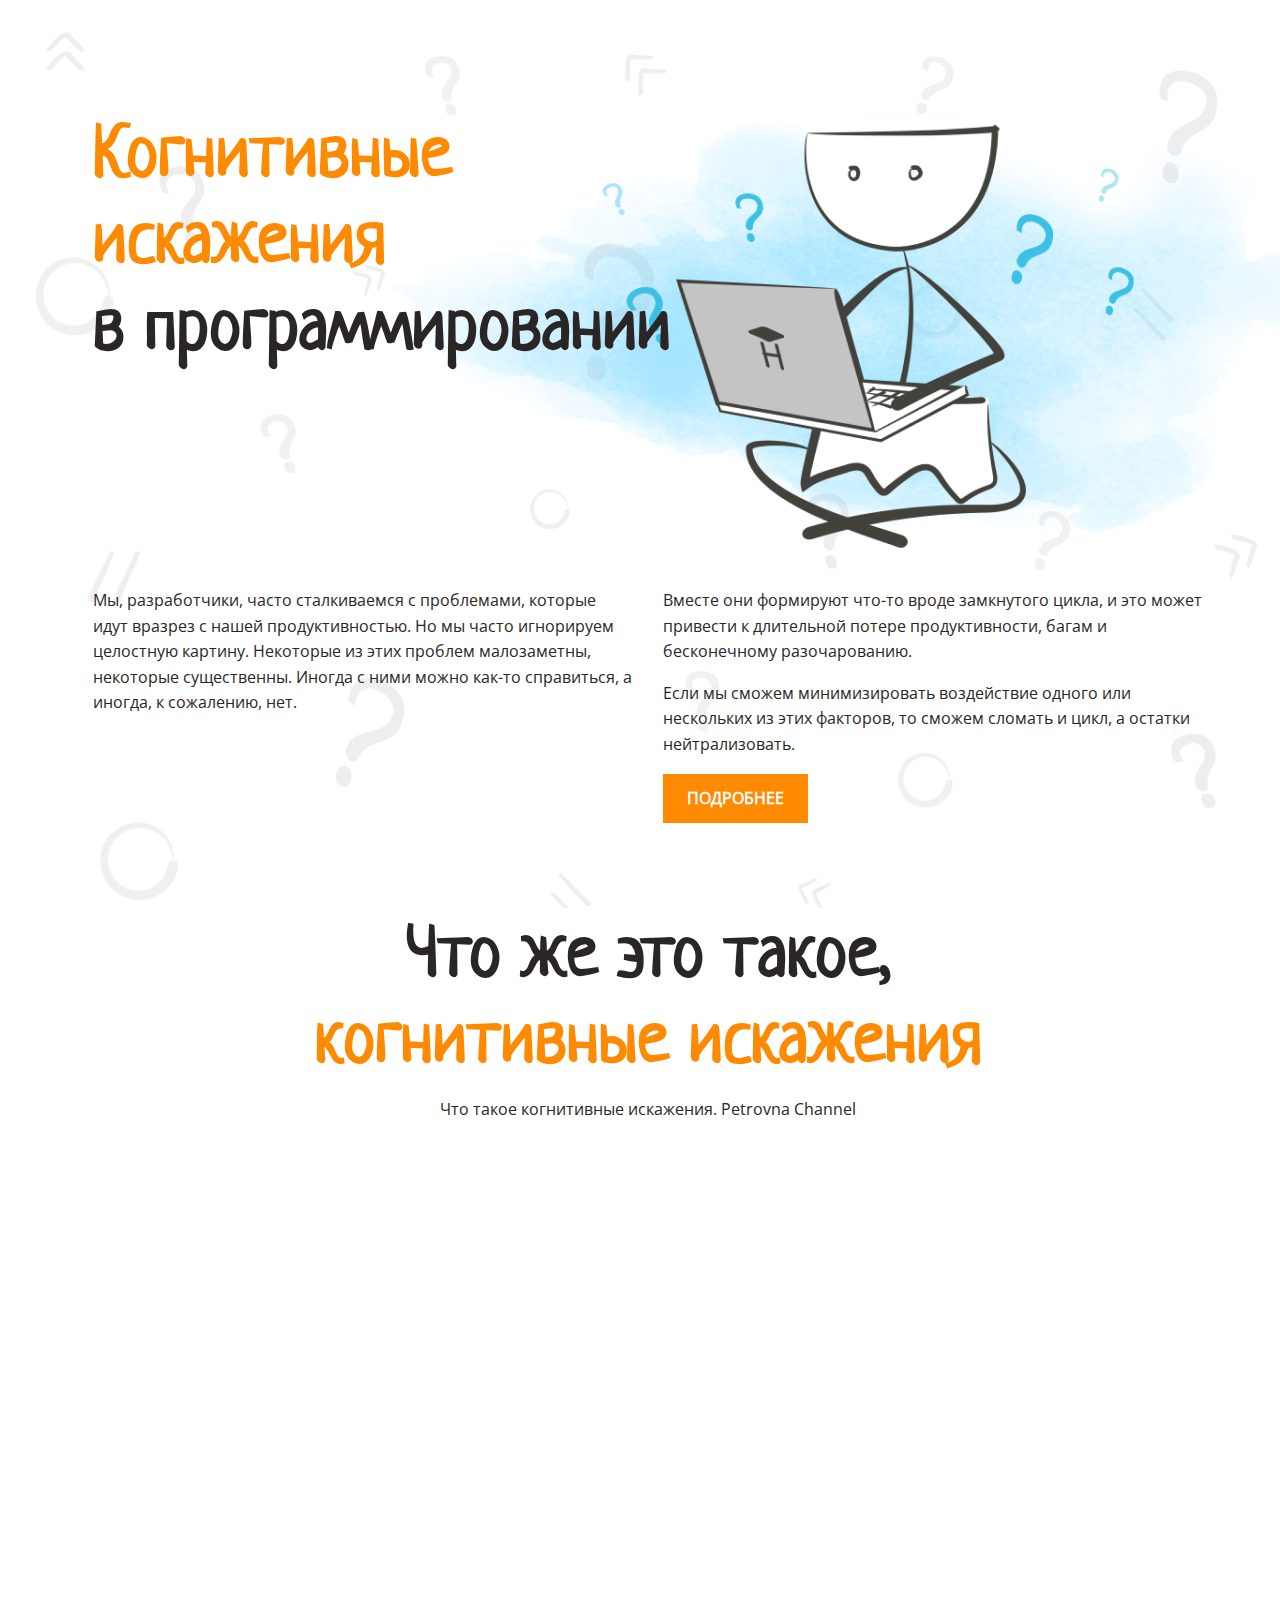
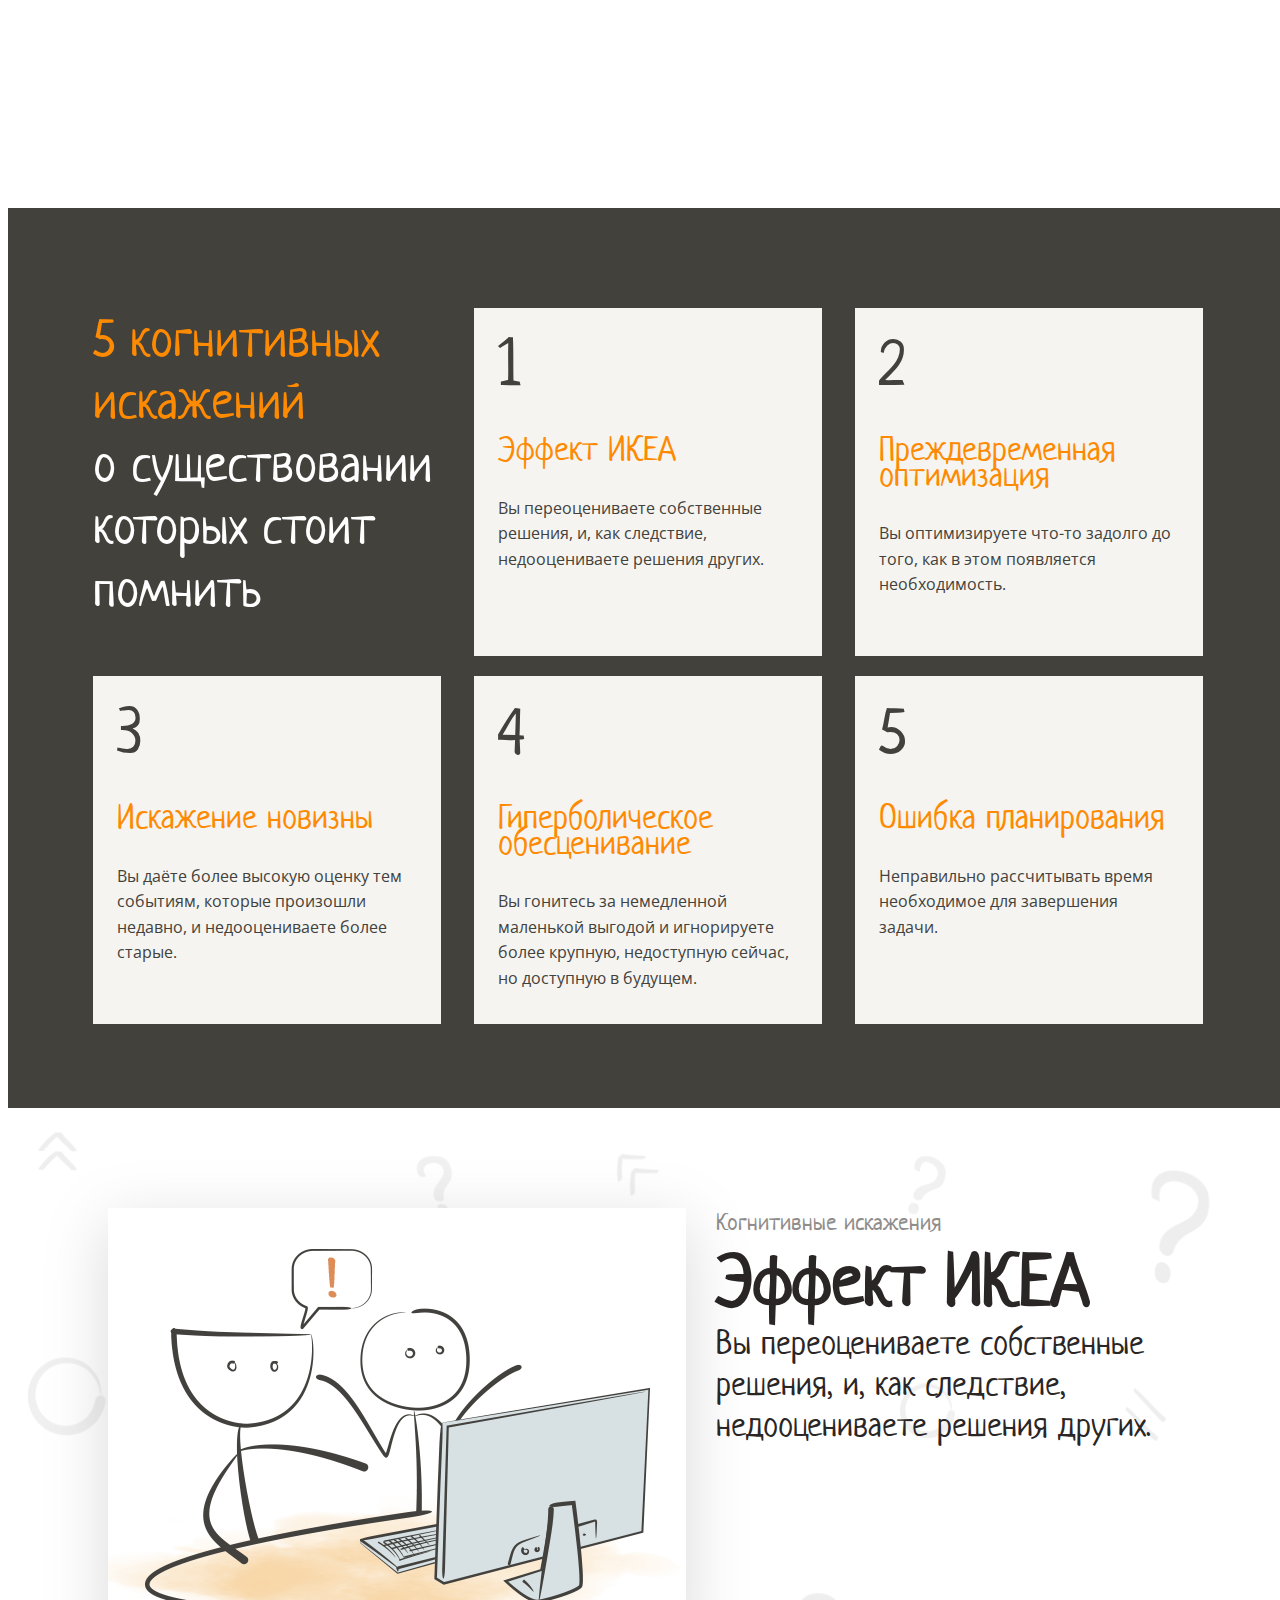
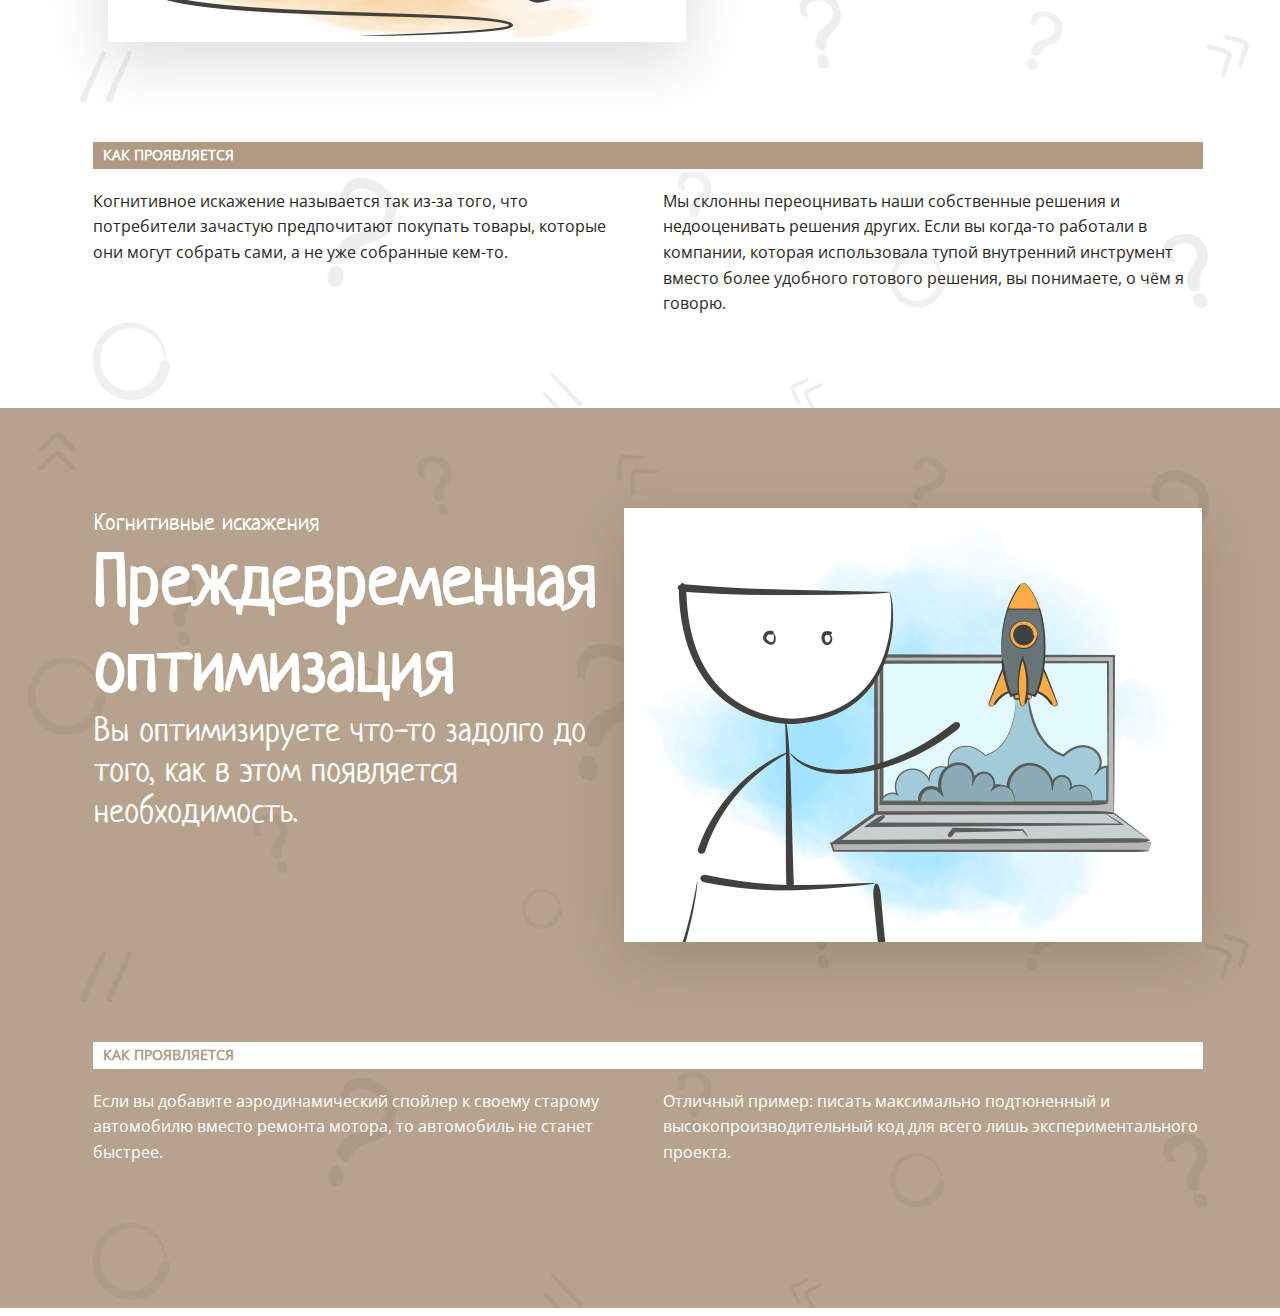
==== index.html @ 412386b2 "Task007" ====
<!DOCTYPE html>
<html lang="en">
<head>
    <meta charset="UTF-8">
    <meta name="viewport" content="width=device-width, initial-scale=1.0">
    <meta http-equiv="X-UA-Compatible" content="IE=edge">
    <title>Когнитивные искажения - mexaho3abp</title>
<link rel="stylesheet" href="styles/style.css">
</head>
<body>
    <header>
        <div class="header-container">
            <div class="header-image"><img src="images/main 1.png" alt="Главная 1"></div>
            <div class="header-heading">
                <h1 class="orange">Когнитивные<br>искажения</h1>
                <h1>в программировании</h1>
            </div>
            <div class="content-text">
                <div class="margin-right-30px">
                    <p>Мы, разработчики, часто сталкиваемся с проблемами, которые идут вразрез с нашей продуктивностью. Но мы часто игнорируем целостную картину. Некоторые из этих проблем малозаметны, некоторые существенны. Иногда с ними можно как-то справиться, а иногда, к сожалению, нет.</p>
                </div>
                <div>
                    <p>Вместе они формируют что-то вроде замкнутого цикла, и это может привести к длительной потере продуктивности, багам и бесконечному разочарованию.</p>
                    <p>Если мы сможем минимизировать воздействие одного или нескольких из этих факторов, то сможем сломать и цикл, а остатки нейтрализовать.</p>
                </div>
            </div>
            <div id="header-button-container">
                <div id="header-button-left"></div>
                <div id="header-button"><a href="#5kogisk">Подробнее</a></div>
            </div>
            
        </div>
    </header>
    <main>
        <section>
            <div class="section1">
                <div class="section1-container">
                    <div class="section1-heading">
                        <h1>Что же это такое,</h1> 
                        <h1 class="orange">когнитивные искажения</h1>
                        <p>Что такое когнитивные искажения. Petrovna Channel</p>
                    </div>
                    <div class="video-container">
                        <iframe class="video" width="919" height="569" src="https://www.youtube.com/embed/jie9AizBqss" frameborder="0" allowfullscreen></iframe>
                    </div>
                </div>
            </div>
            <nav>
                <div class="section2">
                    <a name="5kogisk"></a>
                    <div id="navigation">
                        <div class="nav-heading margin-bootom-20px">
                            <p class="orange">5 когнитивных искажений</p>
                            <p class="text-white">о существовании которых стоит помнить</p>
                        </div>
                        <div class="card margin-bootom-20px">
                            <a href="#n1k">
                            <p class="card-number">1</p>
                            <p class="card-heading orange">Эффект ИКЕА</p>
                            <p>Вы переоцениваете собственные решения, и, как следствие, недооцениваете решения других.</p>
                            </a>
                        </div>
                        <div class="card margin-bootom-20px">
                            <a href="#n2k">
                            <p class="card-number">2</p>
                            <p class="card-heading orange">Преждевременная оптимизация</p>
                            <p>Вы оптимизируете что-то задолго до того, как в этом появляется необходимость.</p>
                            </a>
                        </div>
                        <div class="card">
                            <a href="#n3k">
                            <p class="card-number">3</p>
                            <p class="card-heading orange">Искажение новизны</p>
                            <p>Вы даёте более высокую оценку тем событиям, которые произошли недавно, и недооцениваете более старые.</p>
                            </a>
                        </div>
                        <div class="card">
                            <a href="#n4k">
                            <p class="card-number">4</p>
                            <p class="card-heading orange">Гиперболическое обесценивание</p>
                            <p>Вы гонитесь за немедленной маленькой выгодой и игнорируете более крупную, недоступную сейчас, но доступную в будущем.</p>
                            </a>
                        </div>
                        <div class="card">
                            <a href="#n5k">
                            <p class="card-number">5</p>
                            <p class="card-heading orange">Ошибка планирования</p>
                            <p>Неправильно рассчитывать время необходимое для завершения задачи.</p>
                            </a>
                        </div>
                    </div>
                </div>
            </nav>
            <div class="section3">
                <a name="n1k"></a>
                <div id="ikea-effect">
                    <div class="section-up">
                        <img class="section-img-left" src="images/img-ikea-effect.png" alt="Иллюстрация эффекта ИКЕИ">
                        <div class="section-text-right">
                            <p class="kogisk-header">Когнитивные искажения</p> 
                            <h1>Эффект ИКЕА</h1>
                            <p class="kogisk-description">Вы переоцениваете собственные решения, и, как следствие, недооцениваете решения других.</p>
                        </div>
                    </div>
                    <div class="section-pre-heading back-brown">
                        <h2 class="text-white">Как проявляется</h2>
                    </div>
                    <div class="content-text">
                        <div class="margin-right-30px">
                            <p>Когнитивное искажение называется так из-за того, что потребители зачастую предпочитают покупать товары, которые они могут собрать сами, а не уже собранные кем-то.</p>    
                        </div>
                        <div>
                            <p>Мы склонны переоцнивать наши собственные решения и недооценивать решения других. Если вы когда-то работали в компании, которая использовала тупой внутренний инструмент вместо более удобного готового решения, вы понимаете, о чём я говорю.</p> 
                        </div>
                    </div>
                </div>
            </div>
            <div class="section4">
                <a name="n2k"></a>
                <div id="premature-optimization">
                    <div class="section-up">
                        <img class="section-img-right" src="images/img-premature-optimization.png" alt="Иллюстрация преждевременной оптимизации">
                        <div class="section-text-left">
                            <p class="kogisk-header text-white">Когнитивные искажения</p> 
                            <h1 class="text-white">Преждевременная оптимизация</h1>
                            <p class="kogisk-description text-white">Вы оптимизируете что-то задолго до того, как в этом появляется необходимость.</p>
                        </div>
                    </div>
                    <div class="section-pre-heading back-white">
                        <h2 class="text-brown">Как проявляется</h2>
                    </div>
                    <div class="content-text text-white">
                        <div class="margin-right-30px">
                            <p>Если вы добавите аэродинамический спойлер к своему старому автомобилю вместо ремонта мотора, то автомобиль не станет быстрее.</p>
                        </div>
                        <div>
                            <p>Отличный пример: писать максимально подтюненный и высокопроизводительный код для всего лишь экспериментального проекта.</p>
                        </div>
                    </div>
                </div>
            </div>
        </section>
    </main>
    <footer>
        
    </footer>        
</body>
</html>
---- styles/style.css ----
/** CSS STYLE **/
@font-face {
    font-family: 'OpenSans Regular';
    src: url(fonts/OpenSans-Regular.ttf);
}

@font-face {
    font-family: 'OpenSans Bold';
    src: url(fonts/OpenSans-Bold.ttf);
}

@font-face {
    font-family: 'OpenSans Italic';
    src: url(fonts/OpenSans-Italic.ttf);
}

@font-face {
    font-family: 'Neucha Regular';
    src: url(fonts/Neucha-Regular.ttf);
}

body {
    font-family: 'OpenSans Regular';
    font-size: 16px;
    line-height: 1.6em;
    color: #2a2626;
    overflow-x: hidden;
}

h1,
h2,
h3,
h4 {
    font-family: 'Neucha Regular';
    line-height: 1.2em;
    margin: 0;
}

h1 {
    font-size: 72px;
}

h2 {
    font-size: 60px;
}

h3 {
    font-size: 34px;
}

h4 {
    font-size: 24px;
    color: #908d8b;
}

.orange {
    color: #fe8a02;
}

header {
    width: 100vw;
    height: 100vh;
}

header::before {
    content: '';
    position: absolute;
    height: 100%;
    width: 100vw;
    background-image: url(../images/background.png);
    background-repeat: no-repeat;
    background-size: cover;
    opacity: 0.9;
}

.header-container {
    position: relative;
    max-width: 1110px;
    height: 100%;
    margin: auto;
}

.header-image {
    position: relative;
    height: 525px;
    top: 55px;
    right: -270px;
    margin-bottom: 55px;
}

.header-heading {
    position: absolute;
    top: 100px;
}

.content-text {
    overflow: hidden;
}

.content-text div {
    width: calc(50% - 15px);
    float: left;
}

.margin-right-30px {
    margin-right: 30px;
}

.content-text p {
    margin-top: 0;
}

#header-button-container {
    overflow: hidden;
}

#header-button-left {
    width: calc(50% + 15px);
    height: 49px;
    float: left;
}

#header-button {
    float: left;
    padding: 12px 24px;
    font-weight: bold;
    background-color: #fe8a02;
    text-align: center;
}

#header-button a {
    text-decoration: none;
    color: #ffffff;
    margin: 0px;
    padding: 0px;
    text-transform: uppercase;
}

.section1 {
    width: 100vw;
    height: 100vh;
}

.section1-container {
    position: relative;
    max-width: 1110px;
    margin: auto;
}

.section1-heading {
    margin-bottom: 30px;
}

.section1-heading p {
    text-align: center;
}

.section1-heading h1 {
    text-align: center;
}

.video-container {
    position: relative;
    margin: auto;
    text-align: center;
}

.video {
    filter: drop-shadow(0 16px 32px rgba(0, 0, 0, 0.15));
}

.section2 {
    position: relative;
    background-color: #42413c;
    width: 100vw;
    height: 100vh;
}

#navigation {
    display: flex;
    flex-wrap: wrap;
    justify-content: space-between;
    margin: auto;
    padding-top: 100px;
    max-width: 1110px;
}

.nav-heading {
    width: 348px;
    height: 348px;
    text-align: left;
}

.nav-heading h1,
h2 {
    font-size: 52px;
}

.nav-heading p {
    font-family: 'Neucha Regular';
    line-height: 1.2em;
    font-size: 52px;
    margin: 0;
}

.card {
    width: 300px;
    height: 300px;
    background-color: #f5f4f0;
    padding: 24px;
    text-align: left;
}

.card:hover {
    background-color: #fe8a02;
}

.card:hover * {
    color: #ffffff;
}

.card a,
a:visited {
    display: block;
    width: 100%;
    height: 100%;
    text-decoration: none;
    color: #42413c;
}

.card-number {
    font-family: 'Neucha Regular';
    margin: 0 0 40px 0;
    font-size: 64px;
    line-height: 1em;
}

.card-heading {
    font-family: 'Neucha Regular';
    font-size: 34px;
}

.margin-bootom-20px {
    margin-bottom: 20px;
}

.section3,
.section4 {
    width: 100vw;
    height: 100vh;
}

#ikea-effect {
    position: relative;
    margin: auto;
    max-width: 1110px;
    padding: 100px 0;
}

.section3::before {
    content: '';
    position: absolute;
    left: 0;
    right: 0;
    height: 100%;
    width: 100vw;
    background-image: url(../images/background.png);
    background-repeat: no-repeat;
    background-size: cover;
    opacity: 0.9;
}

.section-up {
    display: flex;
    justify-content: center;
}

.section-img-left {
    order: 1;
    vertical-align: middle;
    filter: drop-shadow(0 16px 32px rgba(0, 0, 0, 0.15));
    margin: 0 15px;
}

.section-text-right {
    order: 2;
    text-align: left;
    max-width: 500px;
    margin: 0 15px;
}

.kogisk-header {
    font-family: 'Neucha Regular';
    font-size: 24px;
    color: #908d8b;
    margin: 0;
    line-height: 1.2em;
}

.kogisk-description {
    font-family: 'Neucha Regular';
    font-size: 34px;
    margin: 0;
    line-height: 1.2em;
}

.section-pre-heading {
    margin: 100px 0 20px;
}

.back-brown {
    background-color: #b09a81;
}

.back-white {
    background-color: #ffffff;
}

.section-pre-heading h2 {
    font-family: 'OpenSans Regular';
    font-size: 14px;
    text-transform: uppercase;
    font-weight: bold;
    text-align: left;
    padding: 5px 10px;
}

#premature-optimization {
    position: relative;
    margin: auto;
    max-width: 1110px;
    padding: 100px 0;
}

.section4::before {
    content: '';
    position: absolute;
    left: 0;
    right: 0;
    height: 100%;
    width: 100vw;
    background-image: url(../images/background.png);
    background-repeat: no-repeat;
    background-size: cover;
    opacity: 0.9;
    background-color: #b09a81;
}

.section-img-right {
    order: 2;
    vertical-align: middle;
    filter: drop-shadow(0 16px 32px rgba(0, 0, 0, 0.15));
    margin: 0 15px;
}

.section-text-left {
    order: 1;
    text-align: left;
    max-width: 500px;
    margin: 0 15px;
    color: #ffffff;
}

.text-white {
    color: #ffffff;
}

.text-brown {
    color: #b09a81;
}
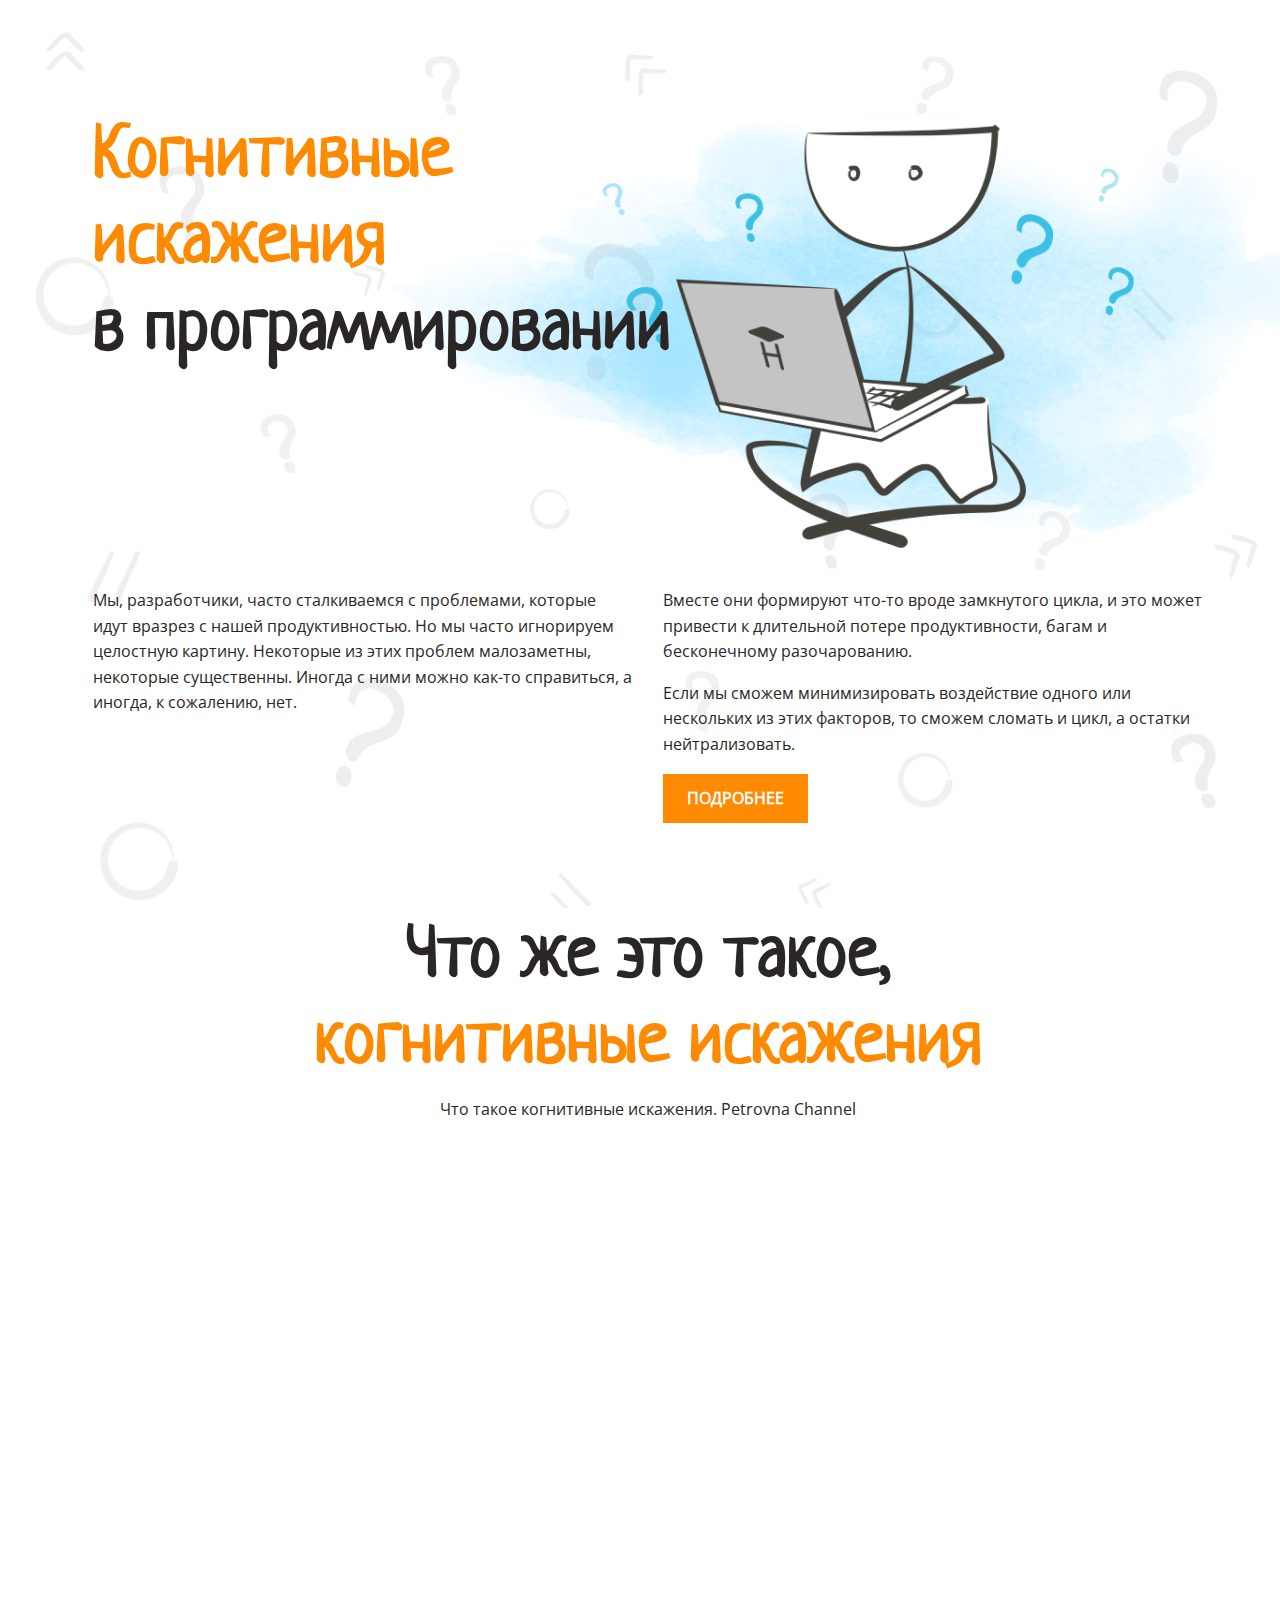
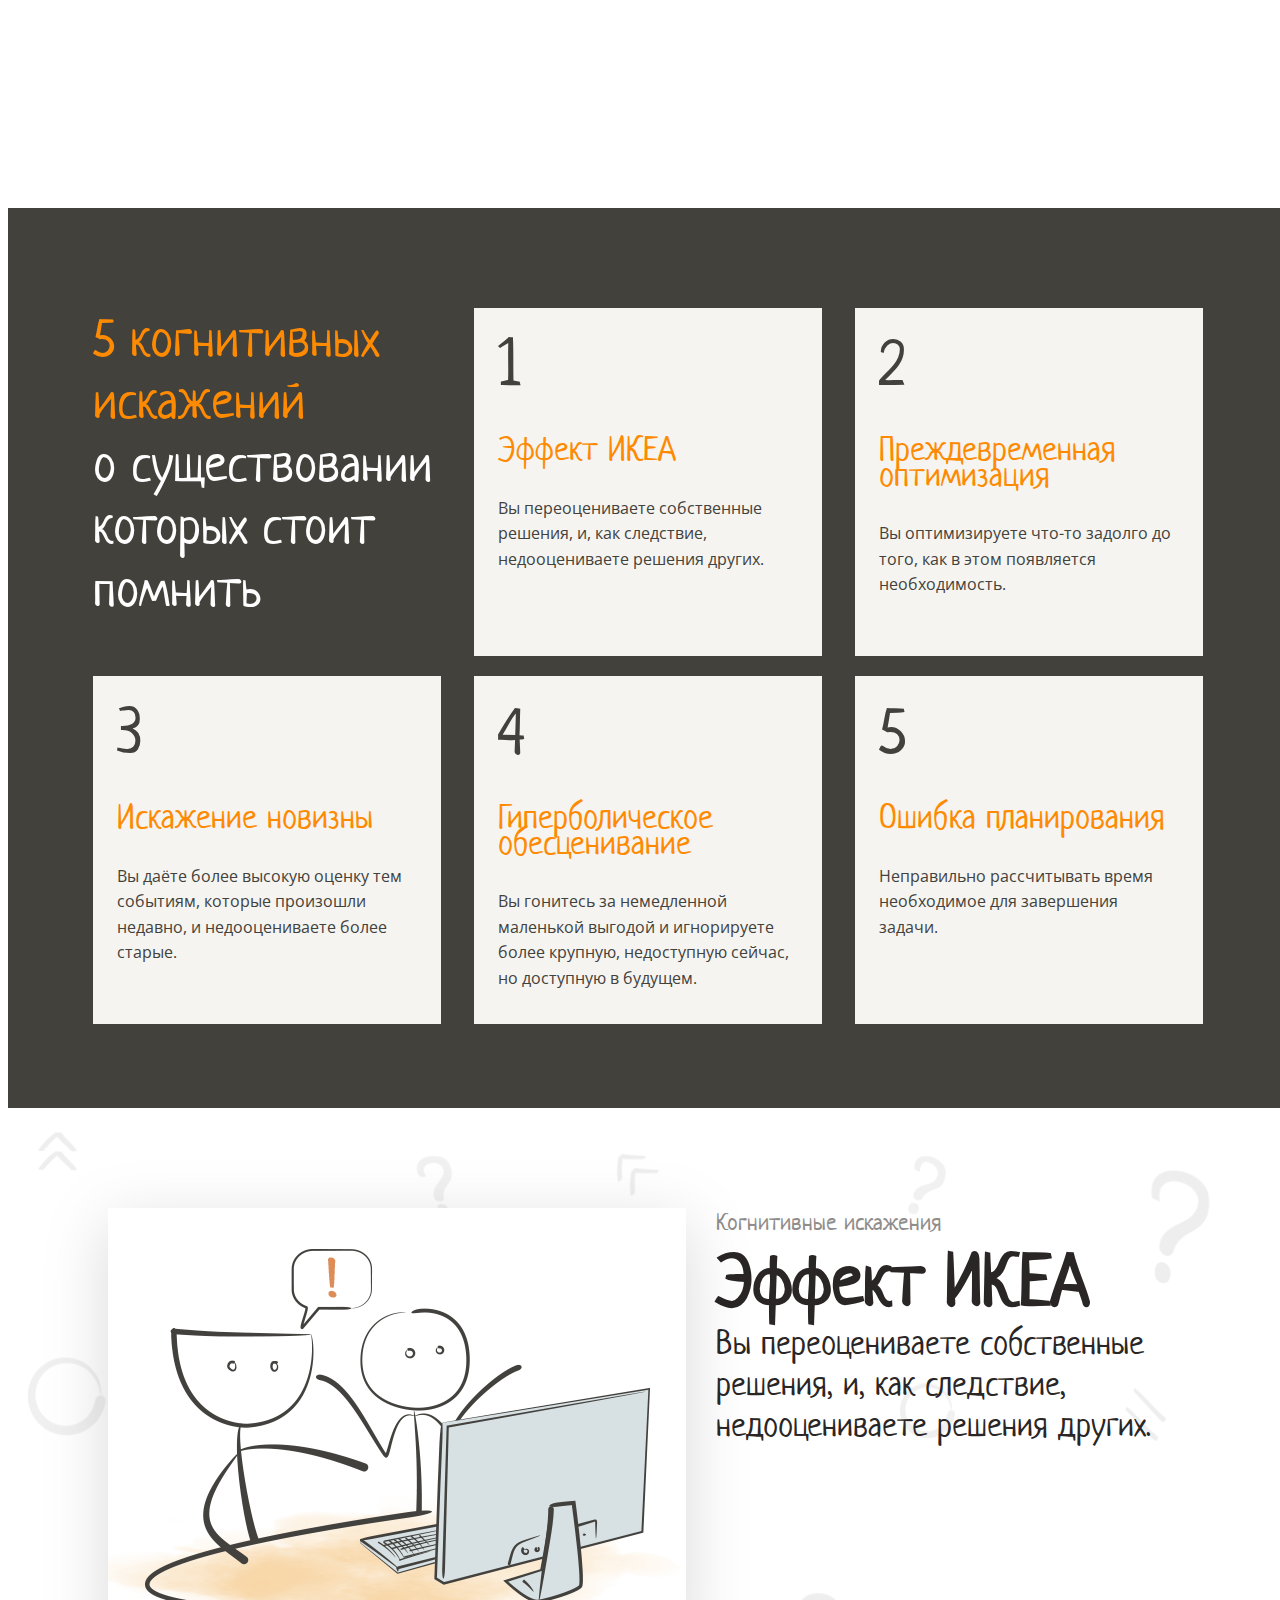
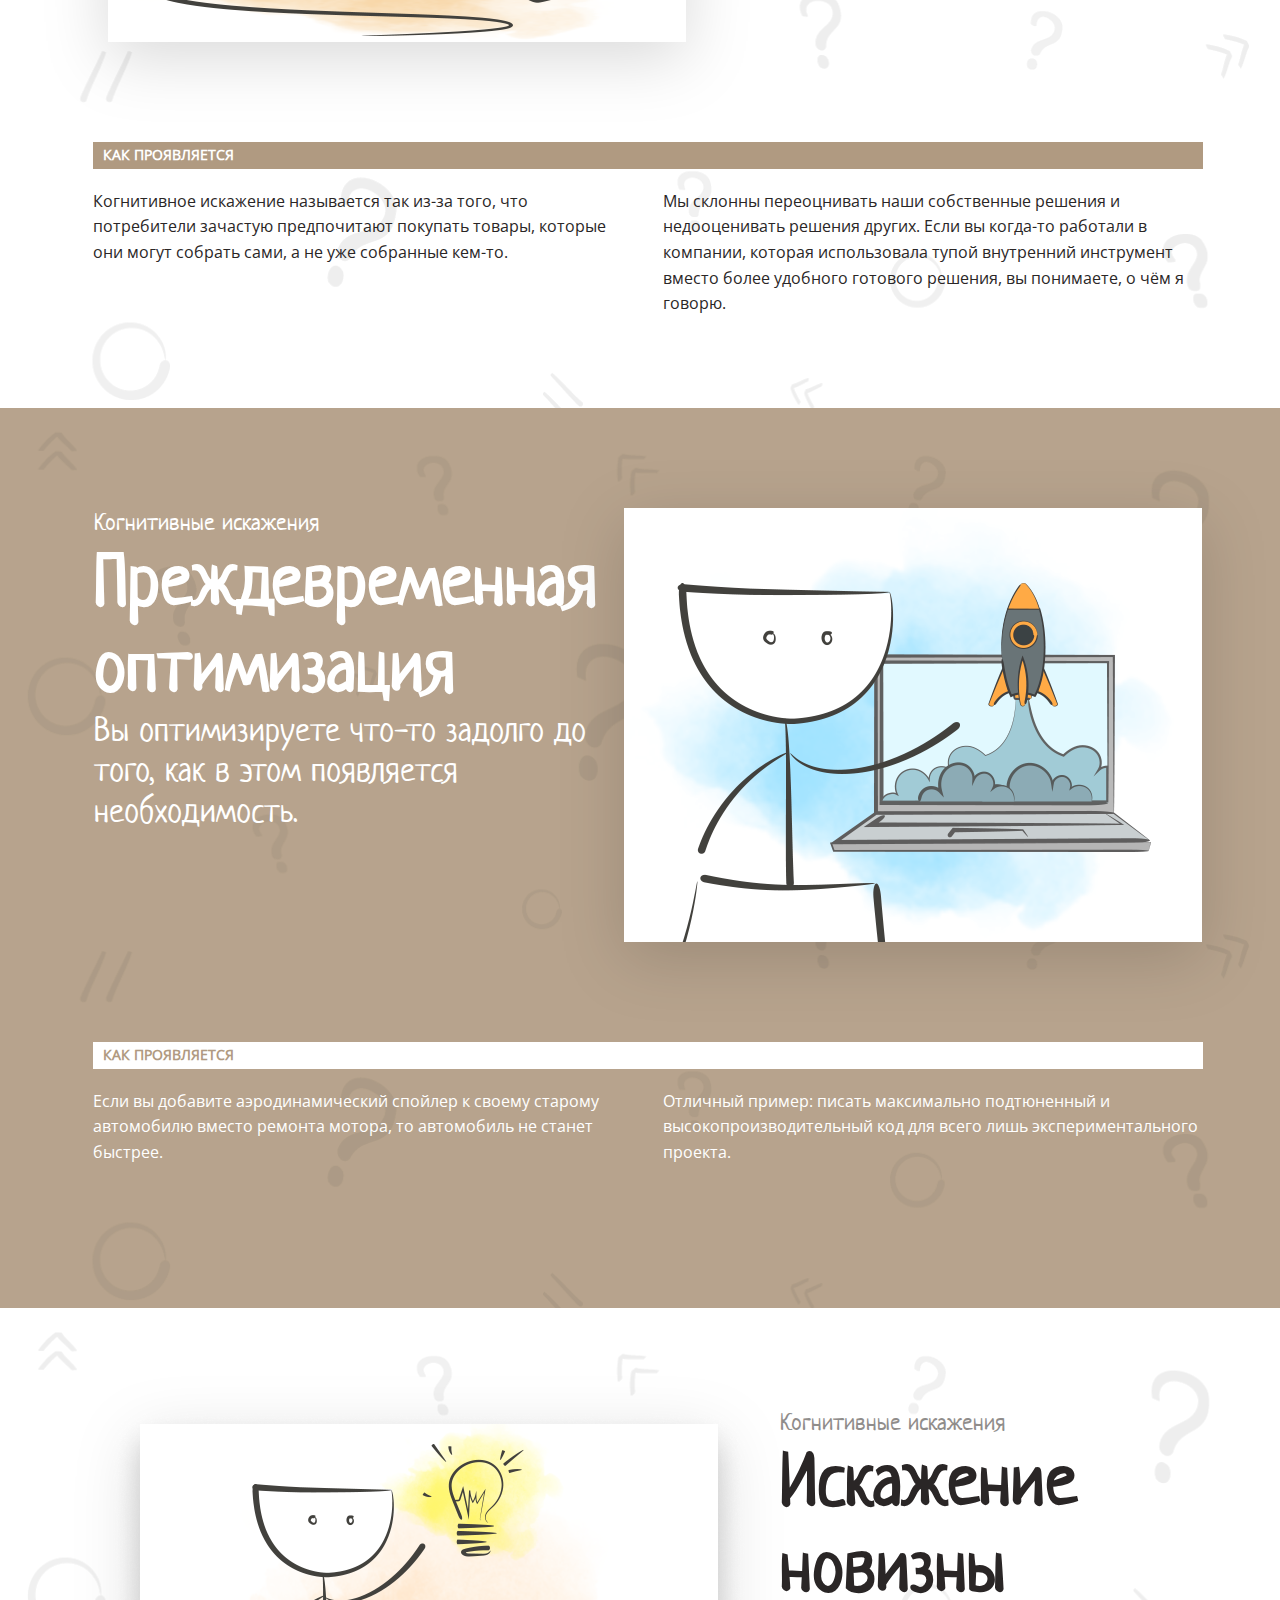
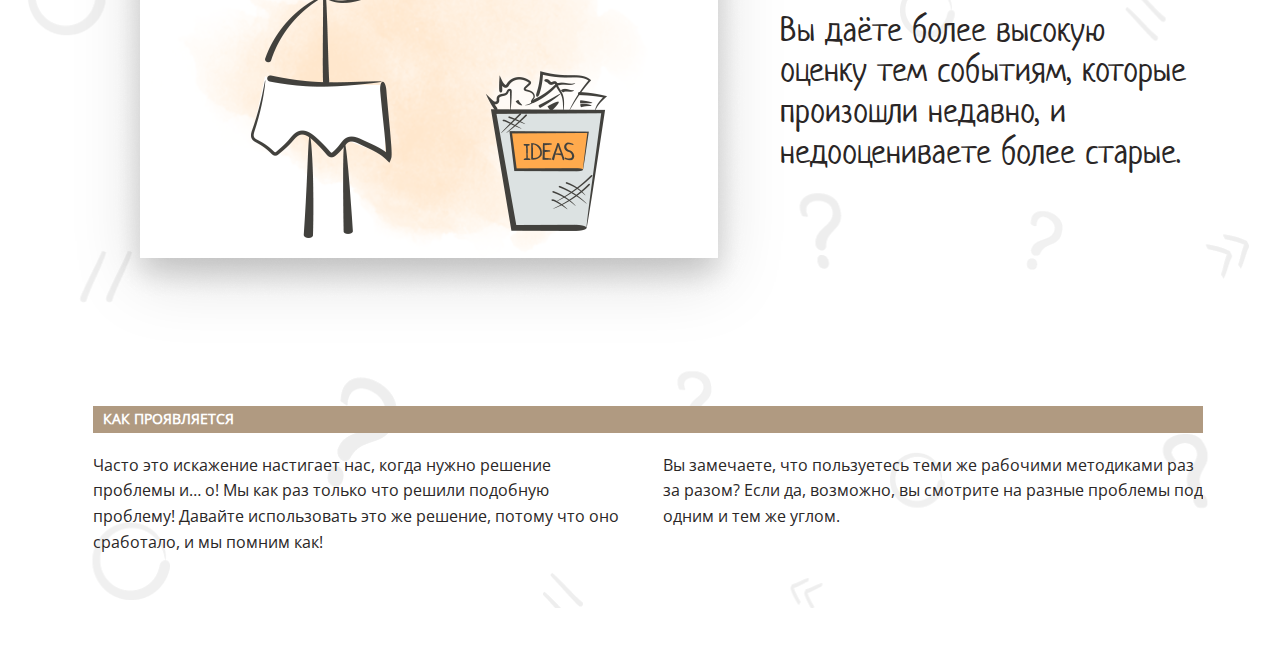
==== commit 3d686548: "Task008" ====
--- a/index.html
+++ b/index.html
@@ -139,6 +139,30 @@
                     </div>
                 </div>
             </div>
+            <div class="section5">
+                <a name="n3k"></a>
+                <div id="distortion-of-novelty">
+                    <div class="section-up">
+                        <img class="section-img-left" src="images/img-defect-of-new.png" alt="Иллюстрация эффекта искажения новизны">
+                        <div class="section-text-right">
+                            <p class="kogisk-header">Когнитивные искажения</p> 
+                            <h1>Искажение новизны</h1>
+                            <p class="kogisk-description">Вы даёте более высокую оценку тем событиям, которые произошли недавно, и недооцениваете более старые.</p>
+                        </div>
+                    </div>
+                    <div class="section-pre-heading back-brown">
+                        <h2 class="text-white">Как проявляется</h2>
+                    </div>
+                    <div class="content-text">
+                        <div class="margin-right-30px">
+                            <p>Часто это искажение настигает нас, когда нужно решение проблемы и… о! Мы как раз только что решили подобную проблему! Давайте использовать это же решение, потому что оно сработало, и мы помним как!</p>    
+                        </div>
+                        <div>
+                            <p>Вы замечаете, что пользуетесь теми же рабочими методиками раз за разом? Если да, возможно, вы смотрите на разные проблемы под одним и тем же углом.</p> 
+                        </div>
+                    </div>
+                </div>
+            </div>
         </section>
     </main>
     <footer>
--- a/styles/style.css
+++ b/styles/style.css
@@ -151,10 +151,7 @@
     margin-bottom: 30px;
 }
 
-.section1-heading p {
-    text-align: center;
-}
-
+.section1-heading p,
 .section1-heading h1 {
     text-align: center;
 }
@@ -245,19 +242,23 @@
 }
 
 .section3,
-.section4 {
+.section4,
+.section5 {
     width: 100vw;
     height: 100vh;
 }
 
-#ikea-effect {
+#ikea-effect,
+#premature-optimization,
+#distortion-of-novelty {
     position: relative;
     margin: auto;
     max-width: 1110px;
     padding: 100px 0;
 }
 
-.section3::before {
+.section3::before,
+.section5::before {
     content: '';
     position: absolute;
     left: 0;
@@ -325,13 +326,6 @@
     padding: 5px 10px;
 }
 
-#premature-optimization {
-    position: relative;
-    margin: auto;
-    max-width: 1110px;
-    padding: 100px 0;
-}
-
 .section4::before {
     content: '';
     position: absolute;
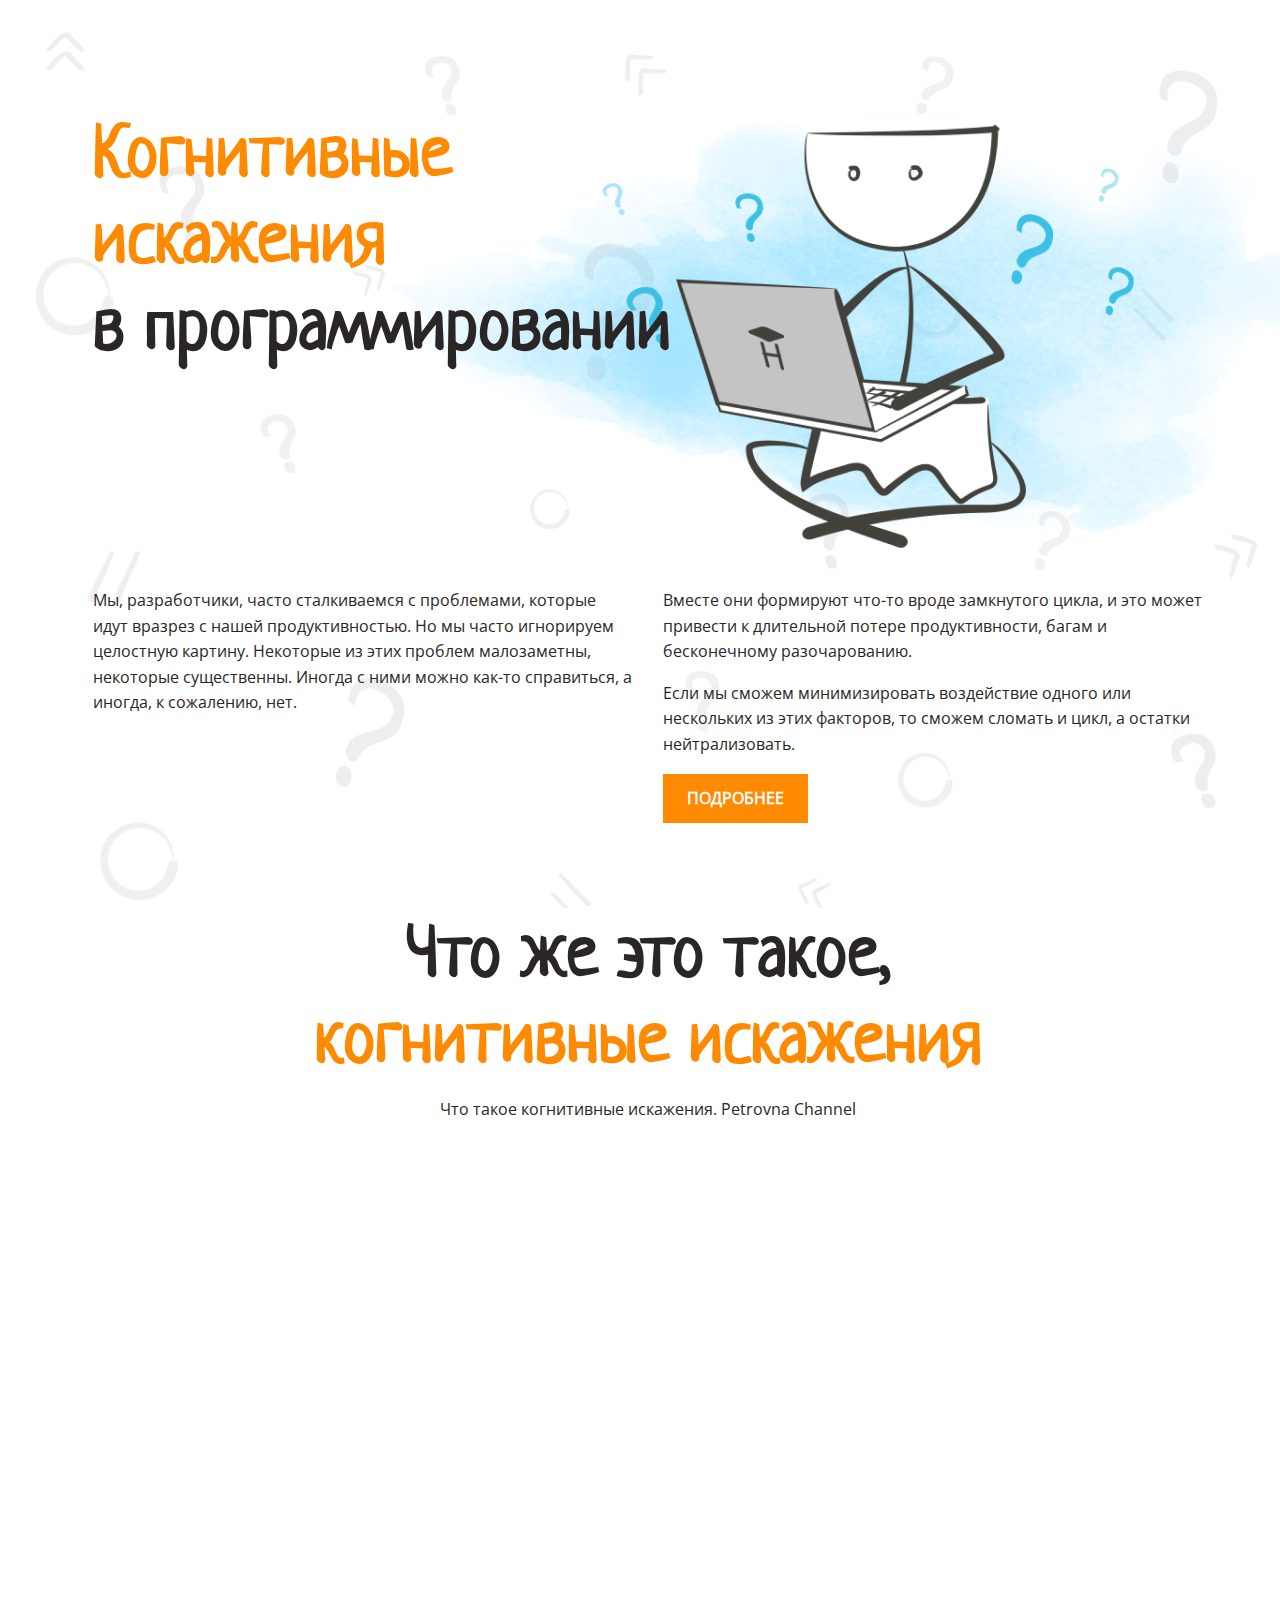
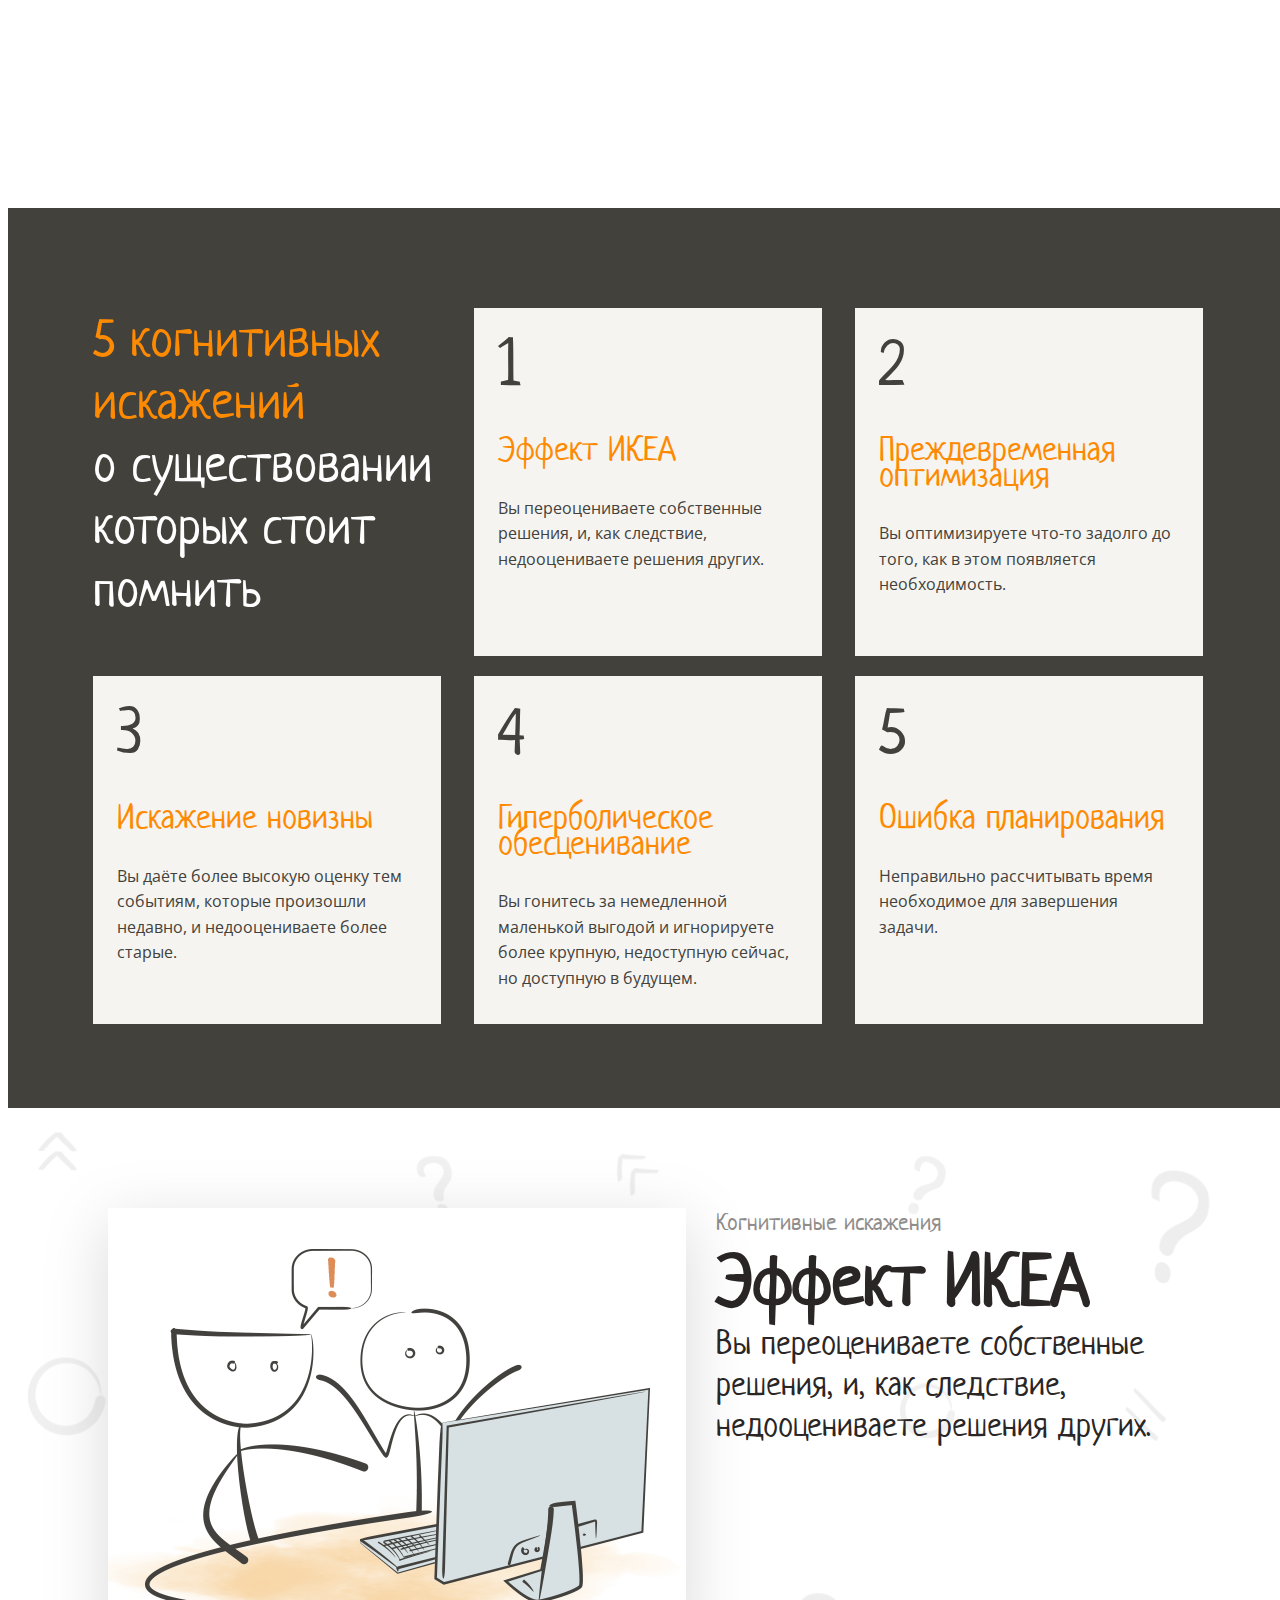
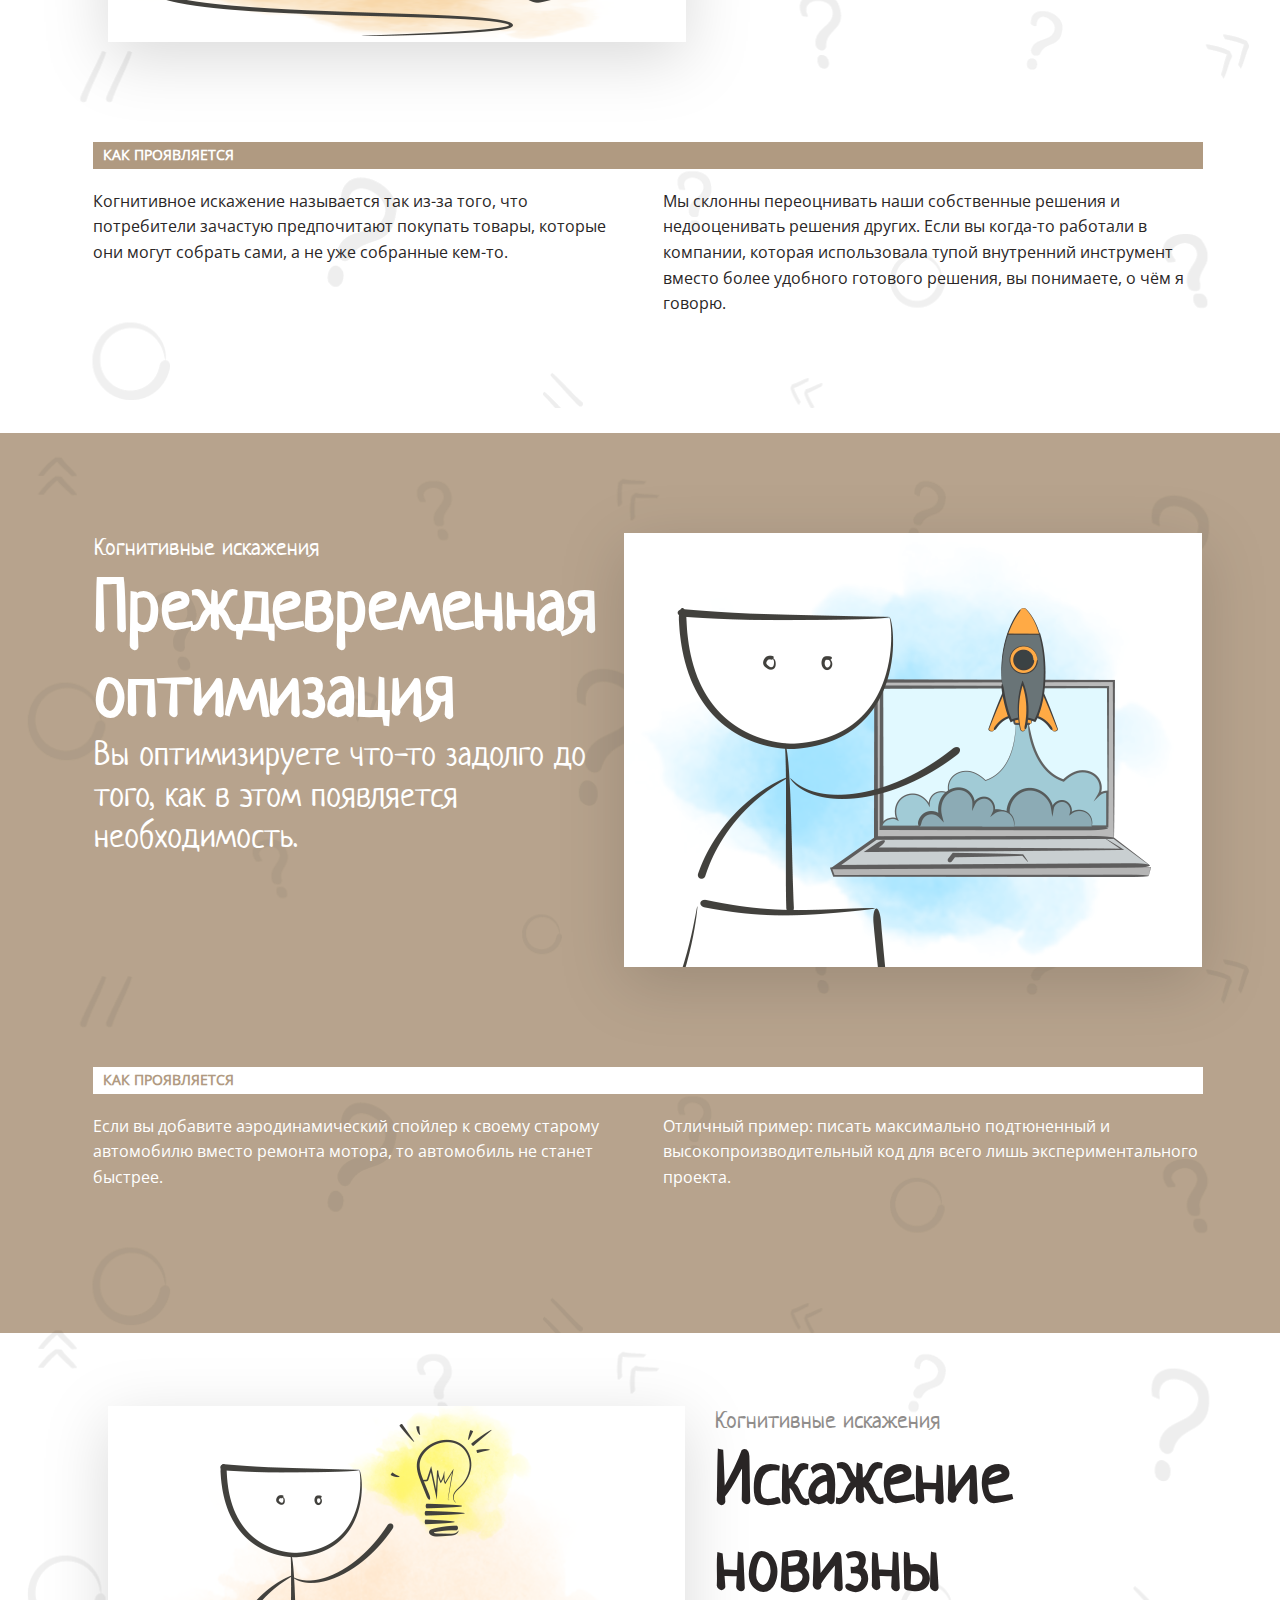
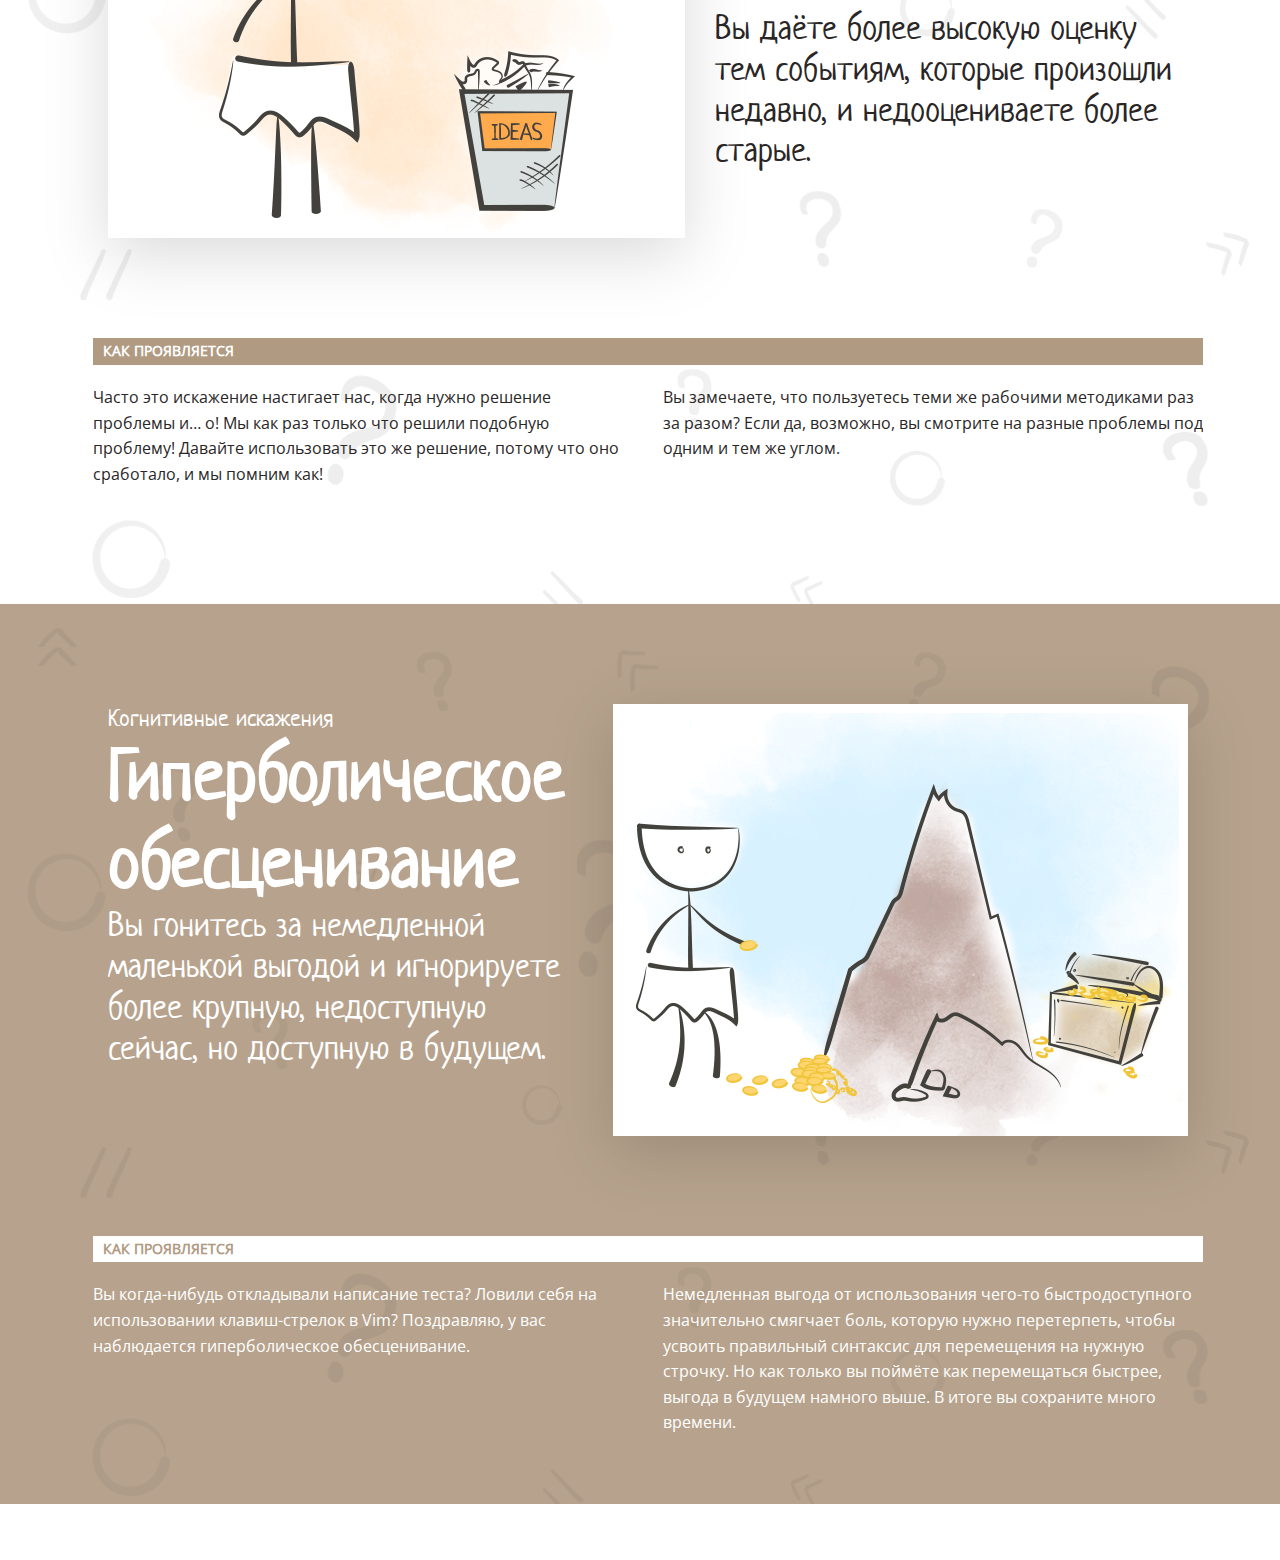
==== commit ac1b84df: "Task009" ====
--- a/index.html
+++ b/index.html
@@ -163,6 +163,30 @@
                     </div>
                 </div>
             </div>
+            <div class="section6">
+                <a name="n4k"></a>
+                <div id="hyperbolic-depreciation">
+                    <div class="section-up">
+                        <img class="section-img-right" src="images/img-hyperbolic-depreciation.png" alt="Иллюстрация гиперболического обесценивания">
+                        <div class="section-text-left">
+                            <p class="kogisk-header text-white">Когнитивные искажения</p> 
+                            <h1 class="text-white">Гиперболическое обесценивание</h1>
+                            <p class="kogisk-description text-white">Вы гонитесь за немедленной маленькой выгодой и игнорируете более крупную, недоступную сейчас, но доступную в будущем.</p>
+                        </div>
+                    </div>
+                    <div class="section-pre-heading back-white">
+                        <h2 class="text-brown">Как проявляется</h2>
+                    </div>
+                    <div class="content-text text-white">
+                        <div class="margin-right-30px">
+                            <p>Вы когда-нибудь откладывали написание теста? Ловили себя на использовании клавиш-стрелок в Vim? Поздравляю, у вас наблюдается гиперболическое обесценивание.</p>
+                        </div>
+                        <div>
+                            <p>Немедленная выгода от использования чего-то быстродоступного значительно смягчает боль, которую нужно перетерпеть, чтобы усвоить правильный синтаксис для перемещения на нужную строчку. Но как только вы поймёте как перемещаться быстрее, выгода в будущем намного выше. В итоге вы сохраните много времени.</p>
+                        </div>
+                    </div>
+                </div>
+            </div>
         </section>
     </main>
     <footer>
--- a/styles/style.css
+++ b/styles/style.css
@@ -178,7 +178,7 @@
     flex-wrap: wrap;
     justify-content: space-between;
     margin: auto;
-    padding-top: 100px;
+    padding: 100px 0;
     max-width: 1110px;
 }
 
@@ -243,14 +243,15 @@
 
 .section3,
 .section4,
-.section5 {
-    width: 100vw;
-    height: 100vh;
+.section5,
+.section6 {
+    width: 100vw;
 }
 
 #ikea-effect,
 #premature-optimization,
-#distortion-of-novelty {
+#distortion-of-novelty,
+#hyperbolic-depreciation {
     position: relative;
     margin: auto;
     max-width: 1110px;
@@ -326,7 +327,8 @@
     padding: 5px 10px;
 }
 
-.section4::before {
+.section4::before,
+.section6::before {
     content: '';
     position: absolute;
     left: 0;
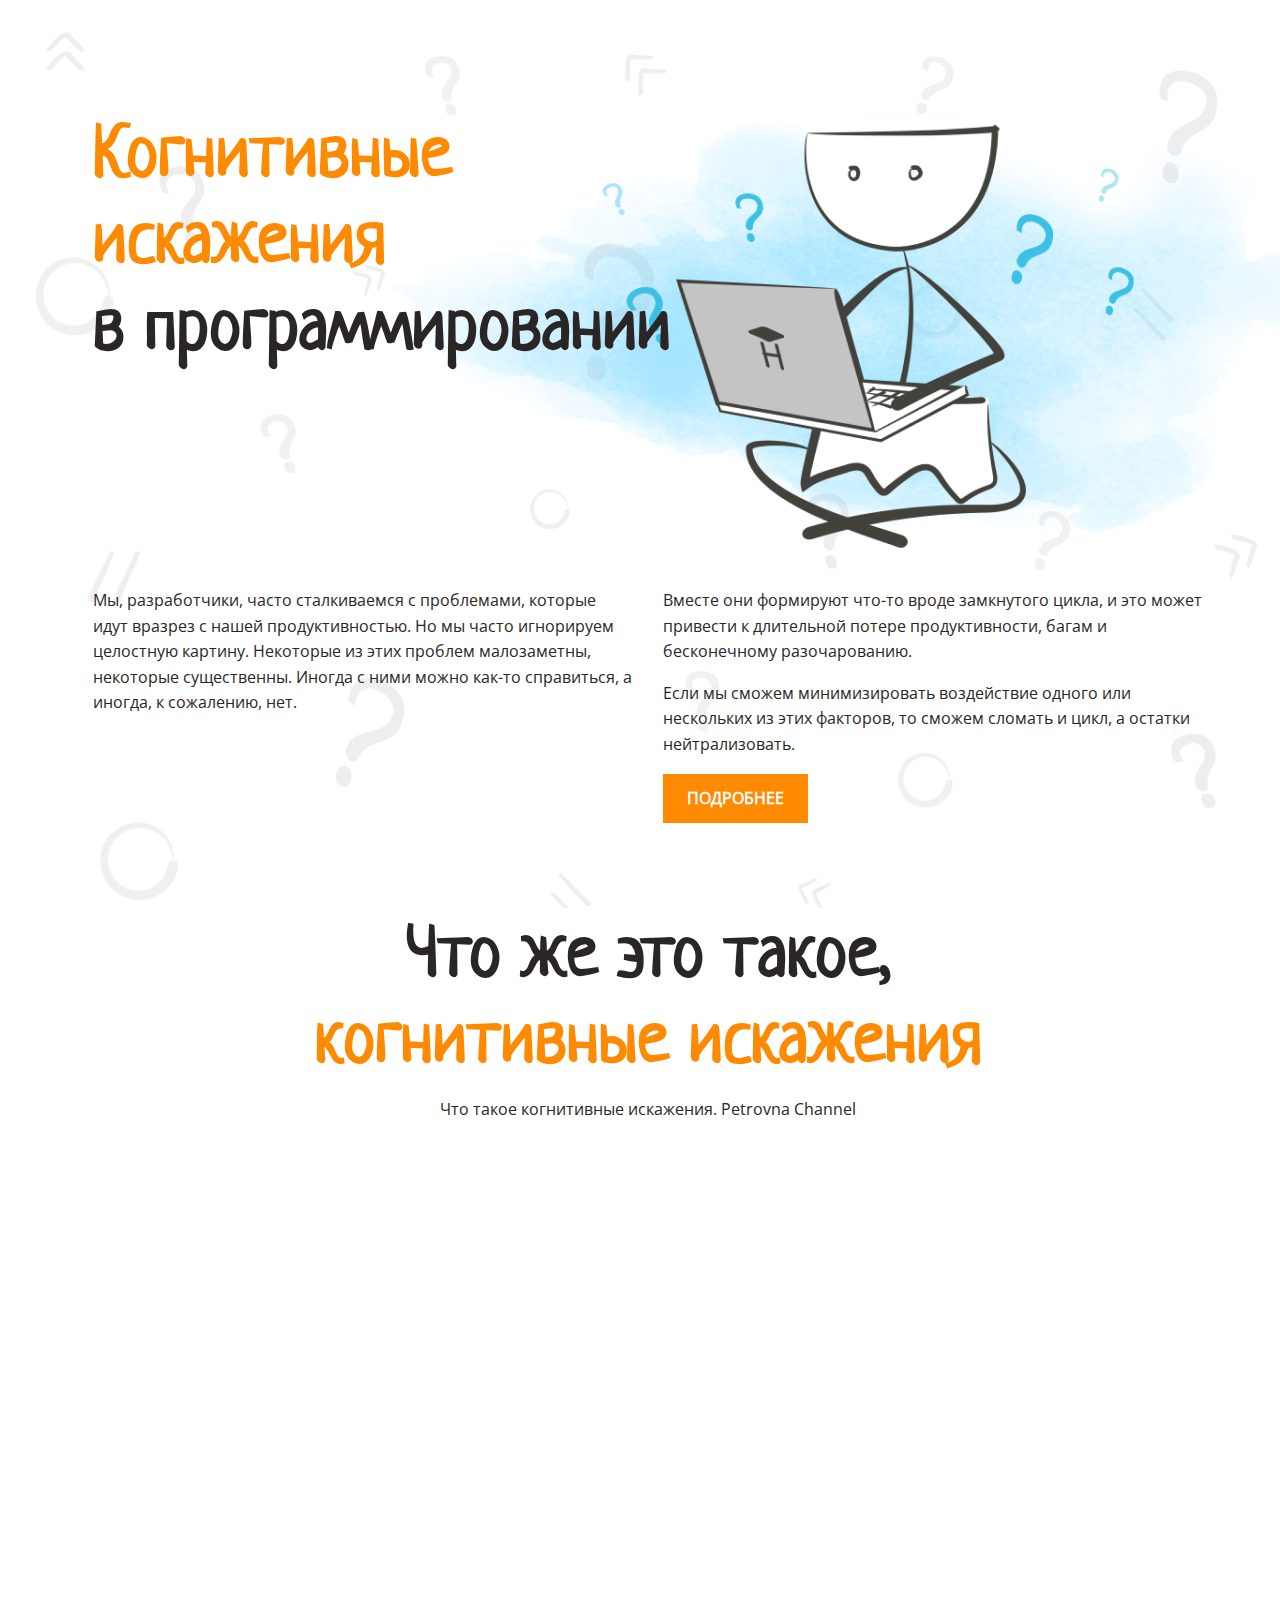
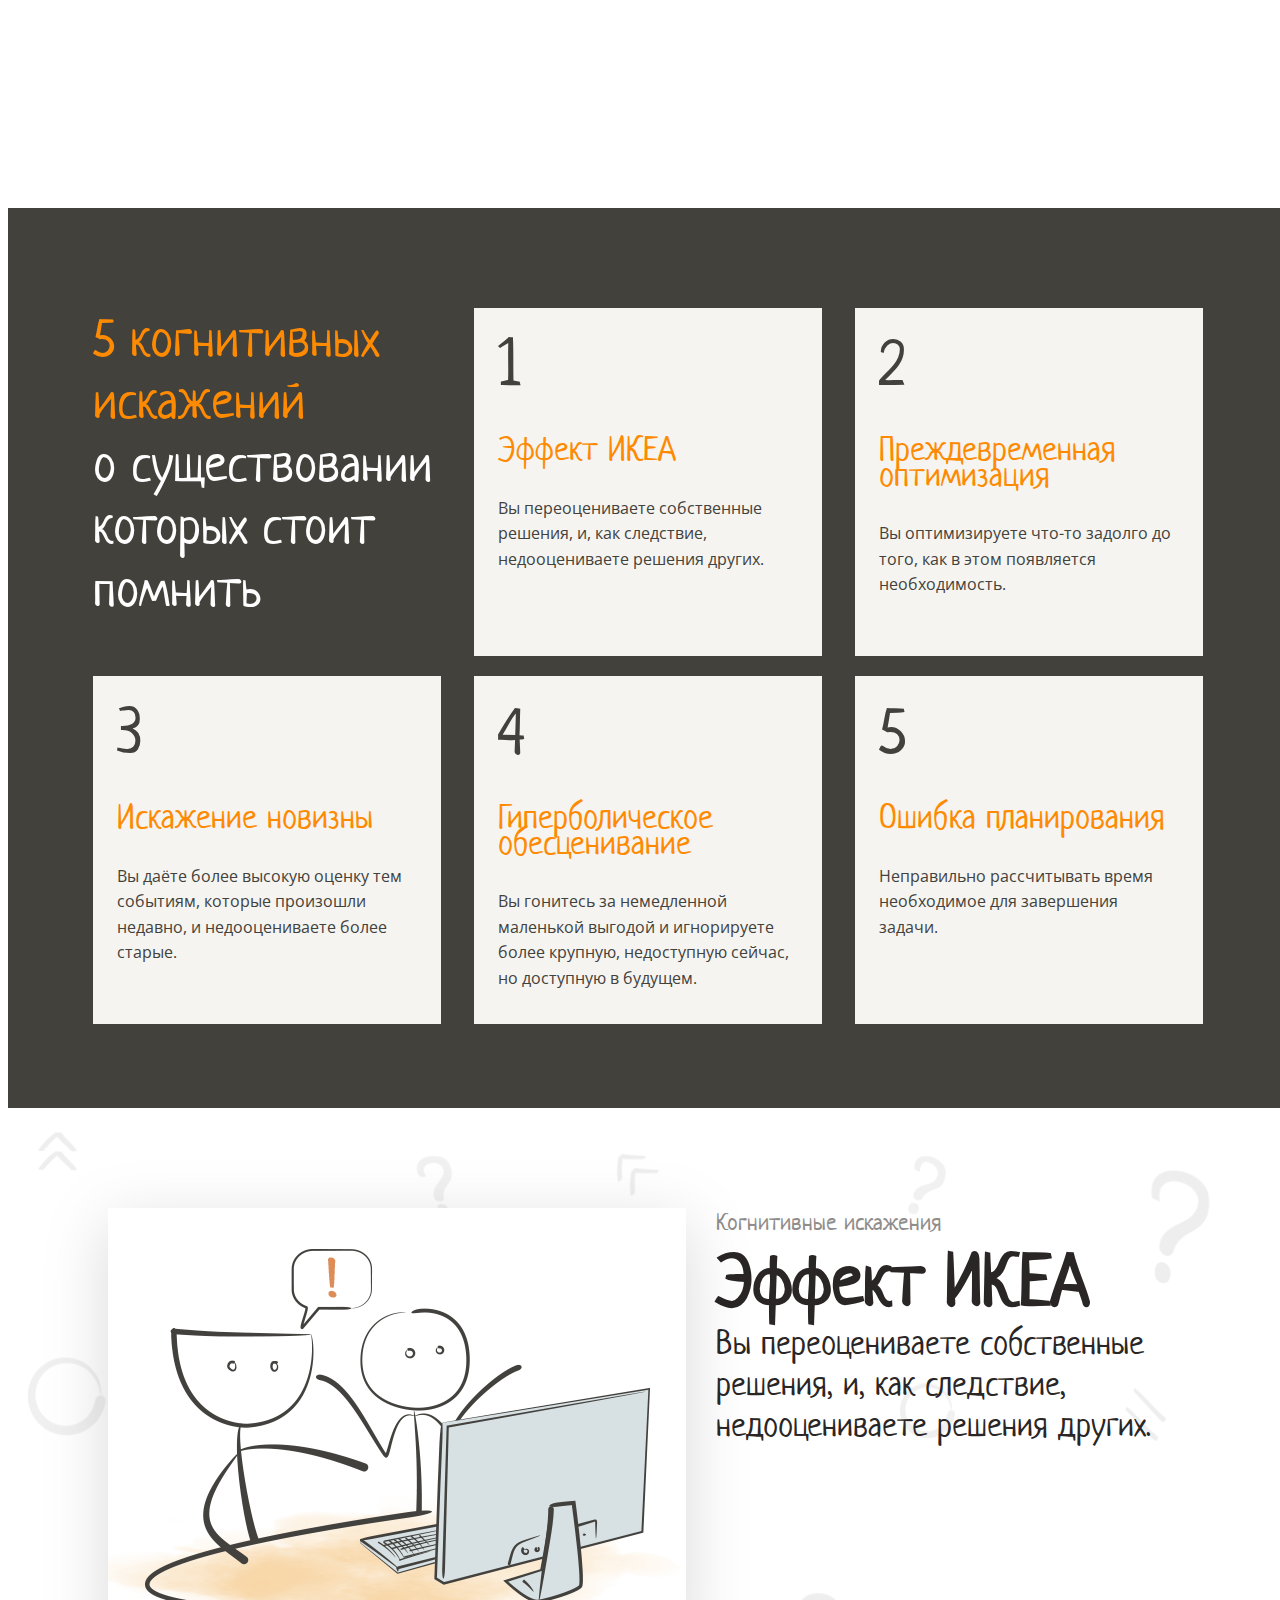
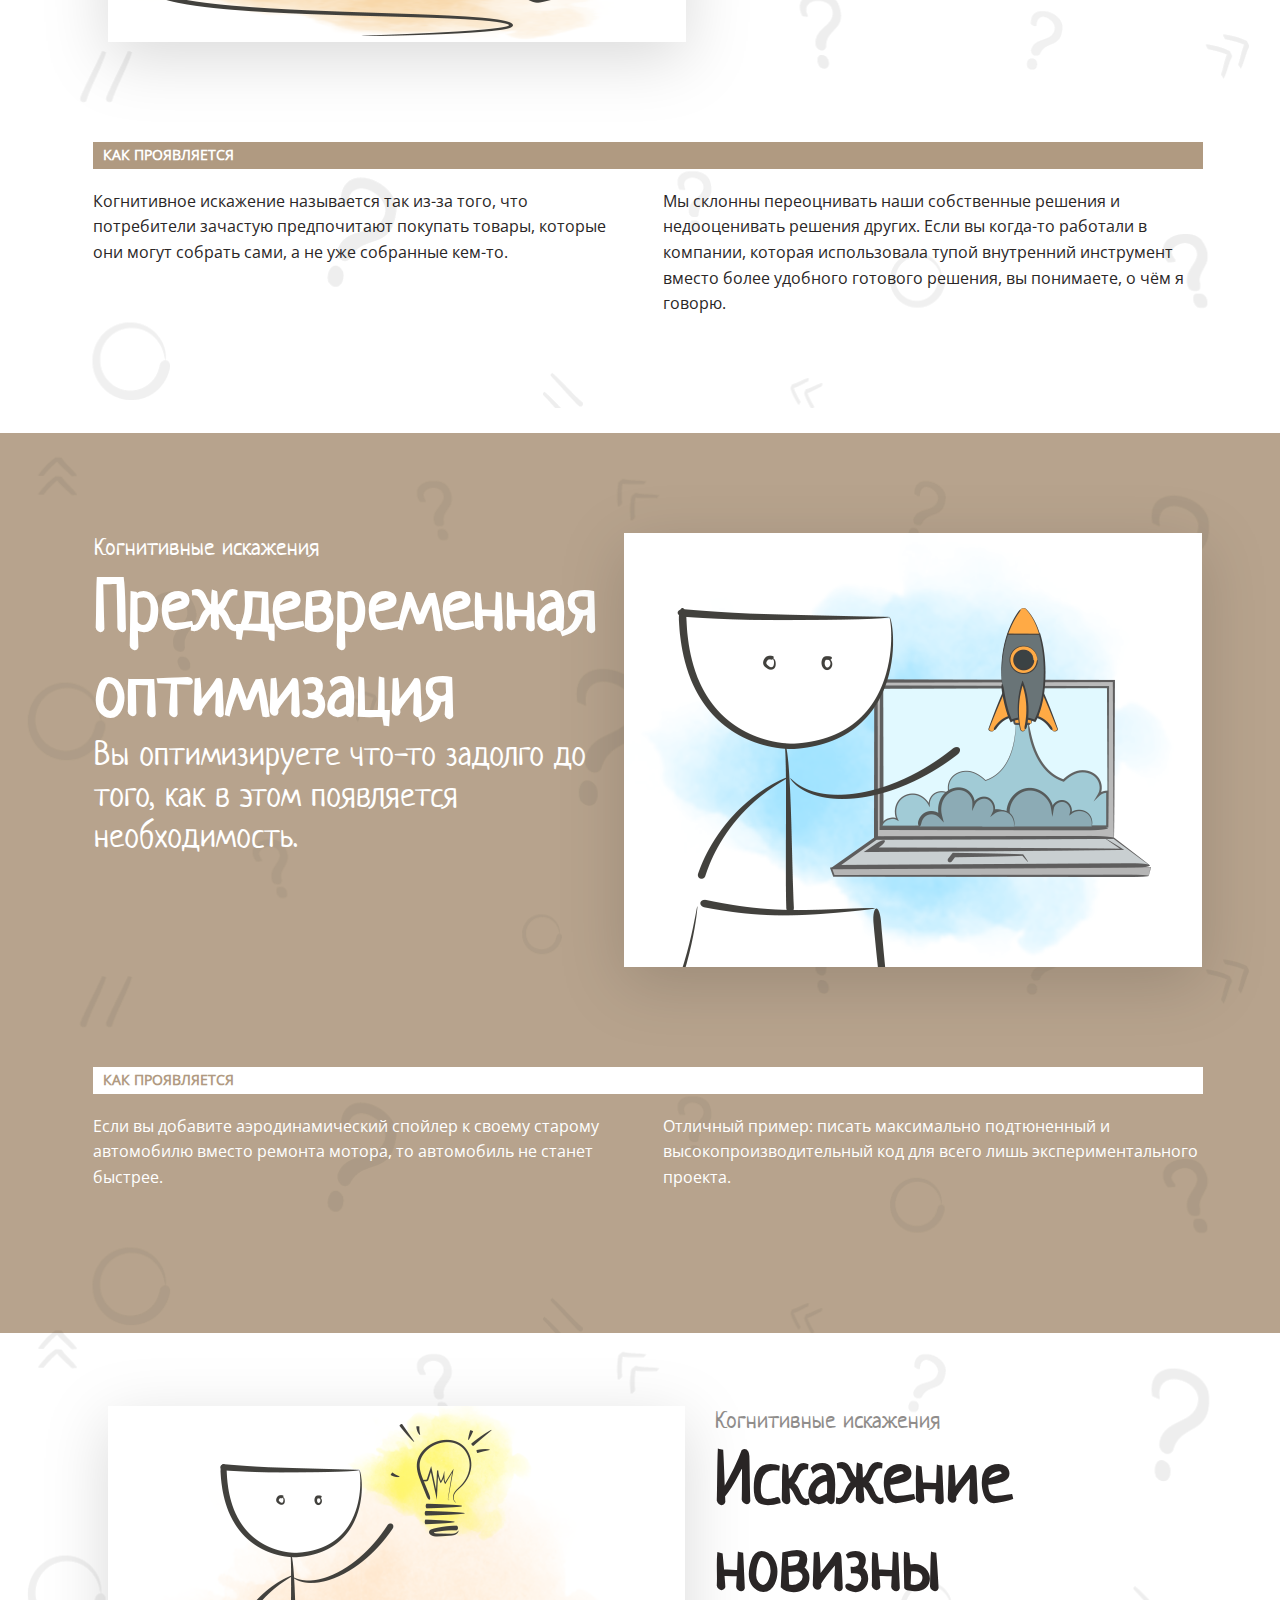
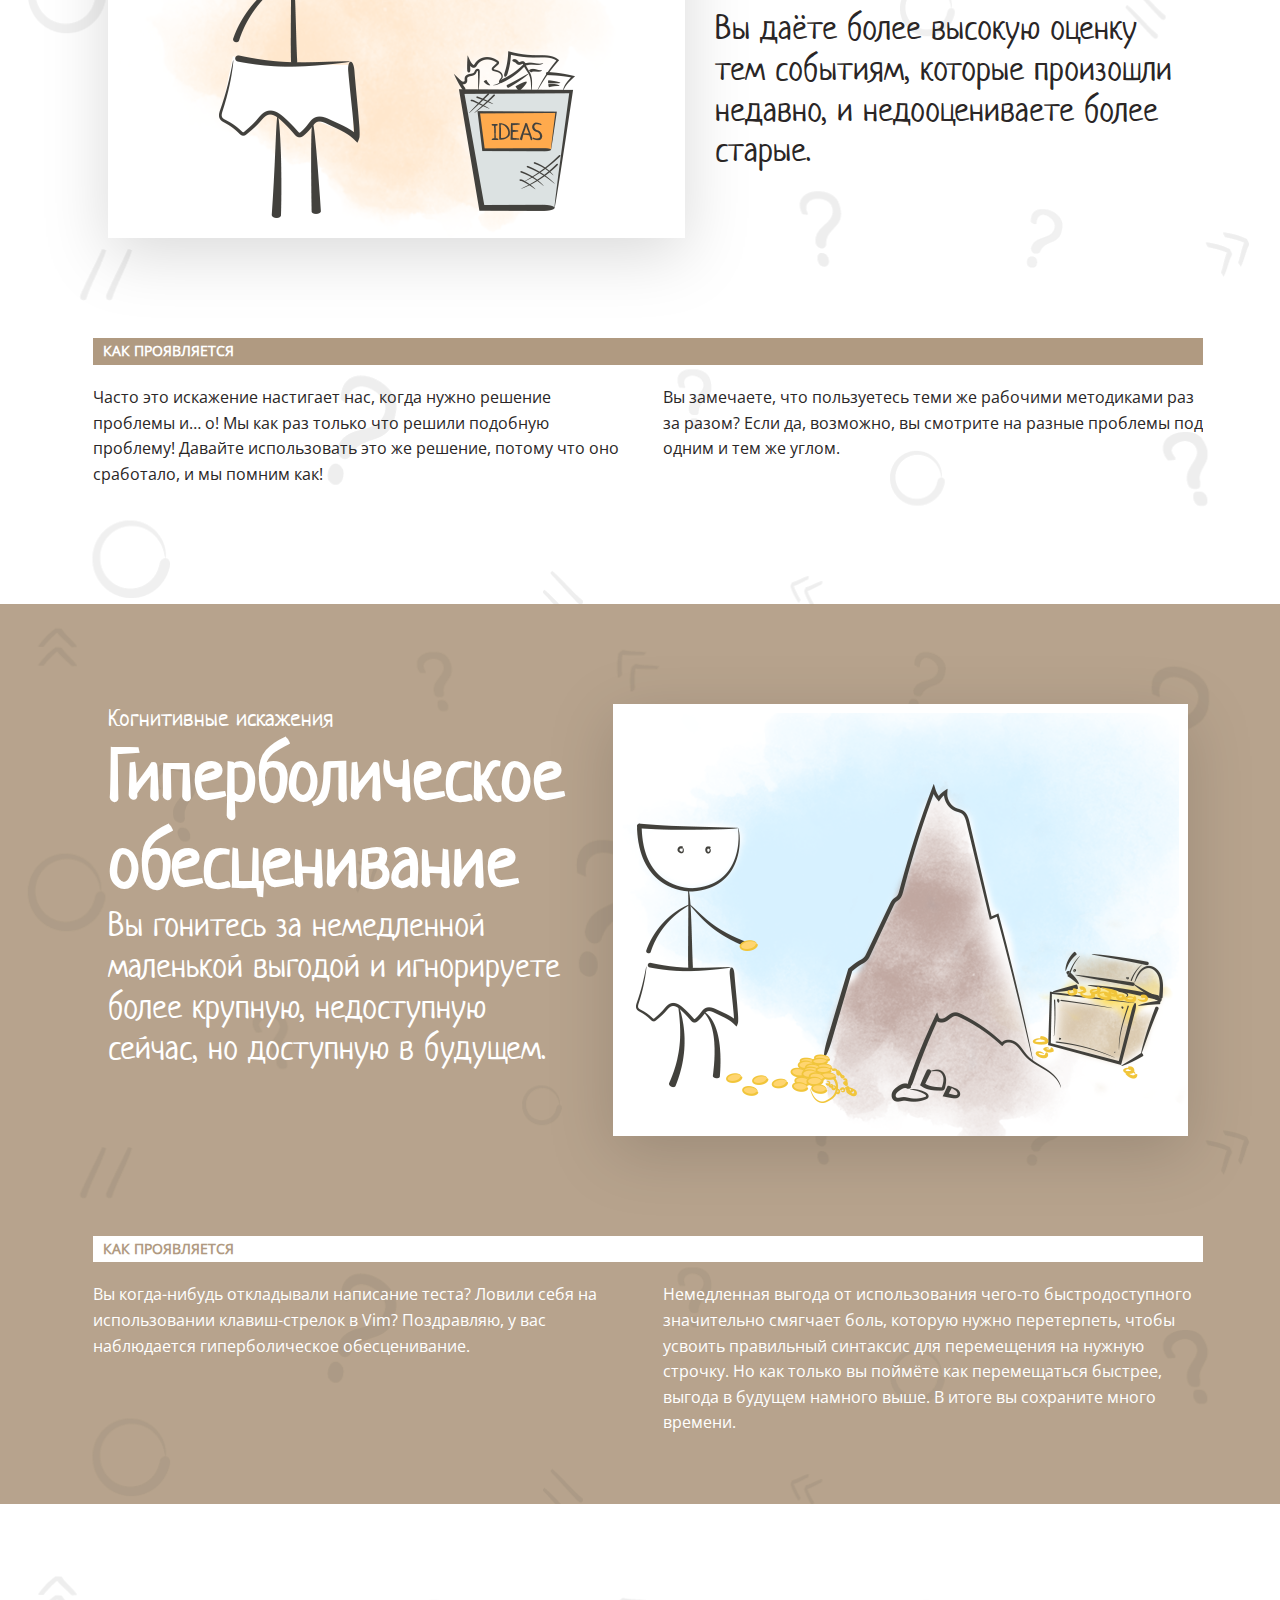
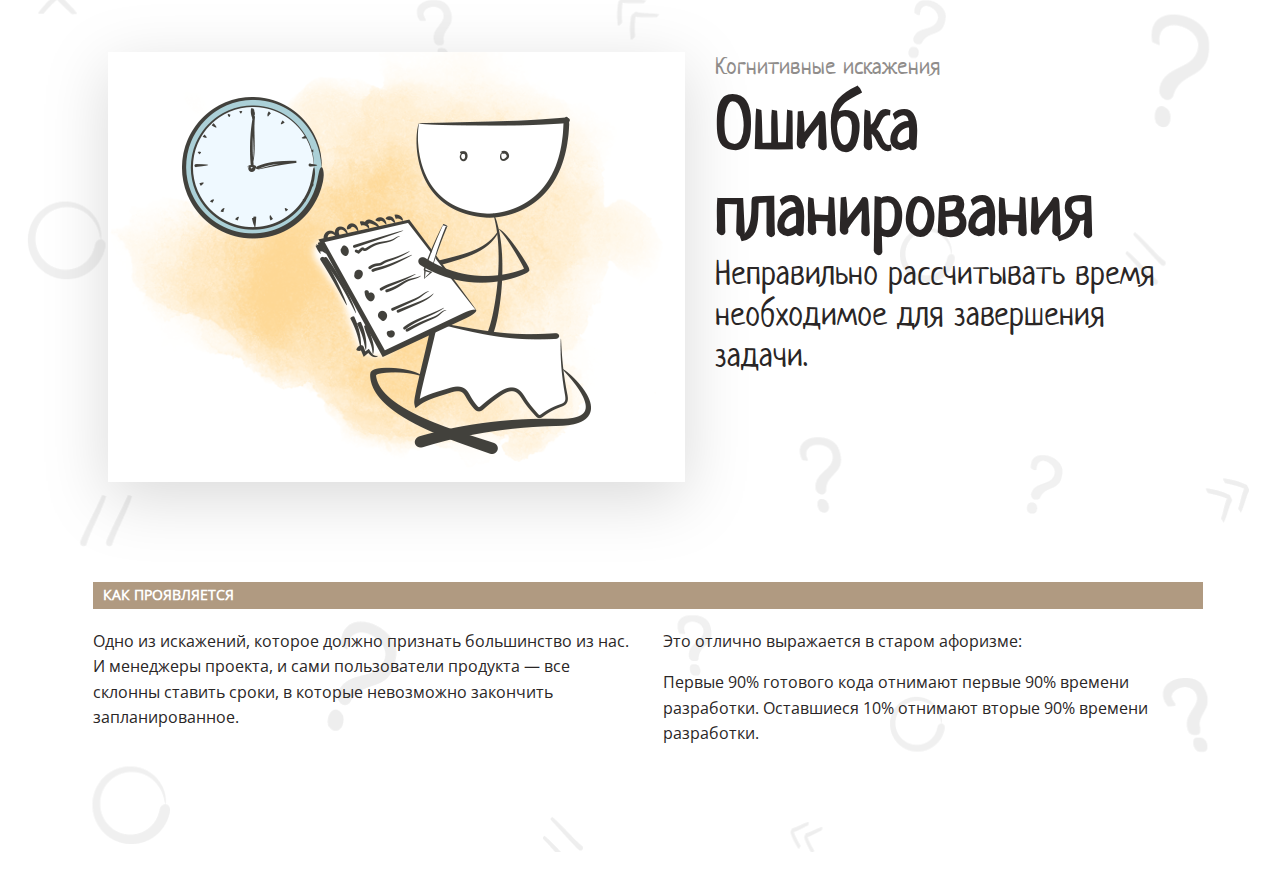
==== commit 0f2a9431: "Task010" ====
--- a/index.html
+++ b/index.html
@@ -187,6 +187,31 @@
                     </div>
                 </div>
             </div>
+            <div class="section7">
+                <a name="n5k"></a>
+                <div id="errors-in-planning">
+                    <div class="section-up">
+                        <img class="section-img-left" src="images/img-errors-in-planning.png" alt="Иллюстрация эффекта ошибки планирования">
+                        <div class="section-text-right">
+                            <p class="kogisk-header">Когнитивные искажения</p> 
+                            <h1>Ошибка планирования</h1>
+                            <p class="kogisk-description">Неправильно рассчитывать время необходимое для завершения задачи.</p>
+                        </div>
+                    </div>
+                    <div class="section-pre-heading back-brown">
+                        <h2 class="text-white">Как проявляется</h2>
+                    </div>
+                    <div class="content-text">
+                        <div class="margin-right-30px">
+                            <p>Одно из искажений, которое должно признать большинство из нас. И менеджеры проекта, и сами пользователи продукта — все склонны ставить сроки, в которые невозможно закончить запланированное.</p>
+                        </div>
+                        <div>
+                            <p>Это отлично выражается в старом афоризме:</p>    
+                            <p>Первые 90% готового кода отнимают первые 90% времени разработки. Оставшиеся 10% отнимают вторые 90% времени разработки.</p> 
+                        </div>
+                    </div>
+                </div>
+            </div>
         </section>
     </main>
     <footer>
--- a/styles/style.css
+++ b/styles/style.css
@@ -244,14 +244,16 @@
 .section3,
 .section4,
 .section5,
-.section6 {
+.section6,
+.section7 {
     width: 100vw;
 }
 
 #ikea-effect,
 #premature-optimization,
 #distortion-of-novelty,
-#hyperbolic-depreciation {
+#hyperbolic-depreciation,
+#errors-in-planning {
     position: relative;
     margin: auto;
     max-width: 1110px;
@@ -259,7 +261,8 @@
 }
 
 .section3::before,
-.section5::before {
+.section5::before,
+.section7::before {
     content: '';
     position: absolute;
     left: 0;
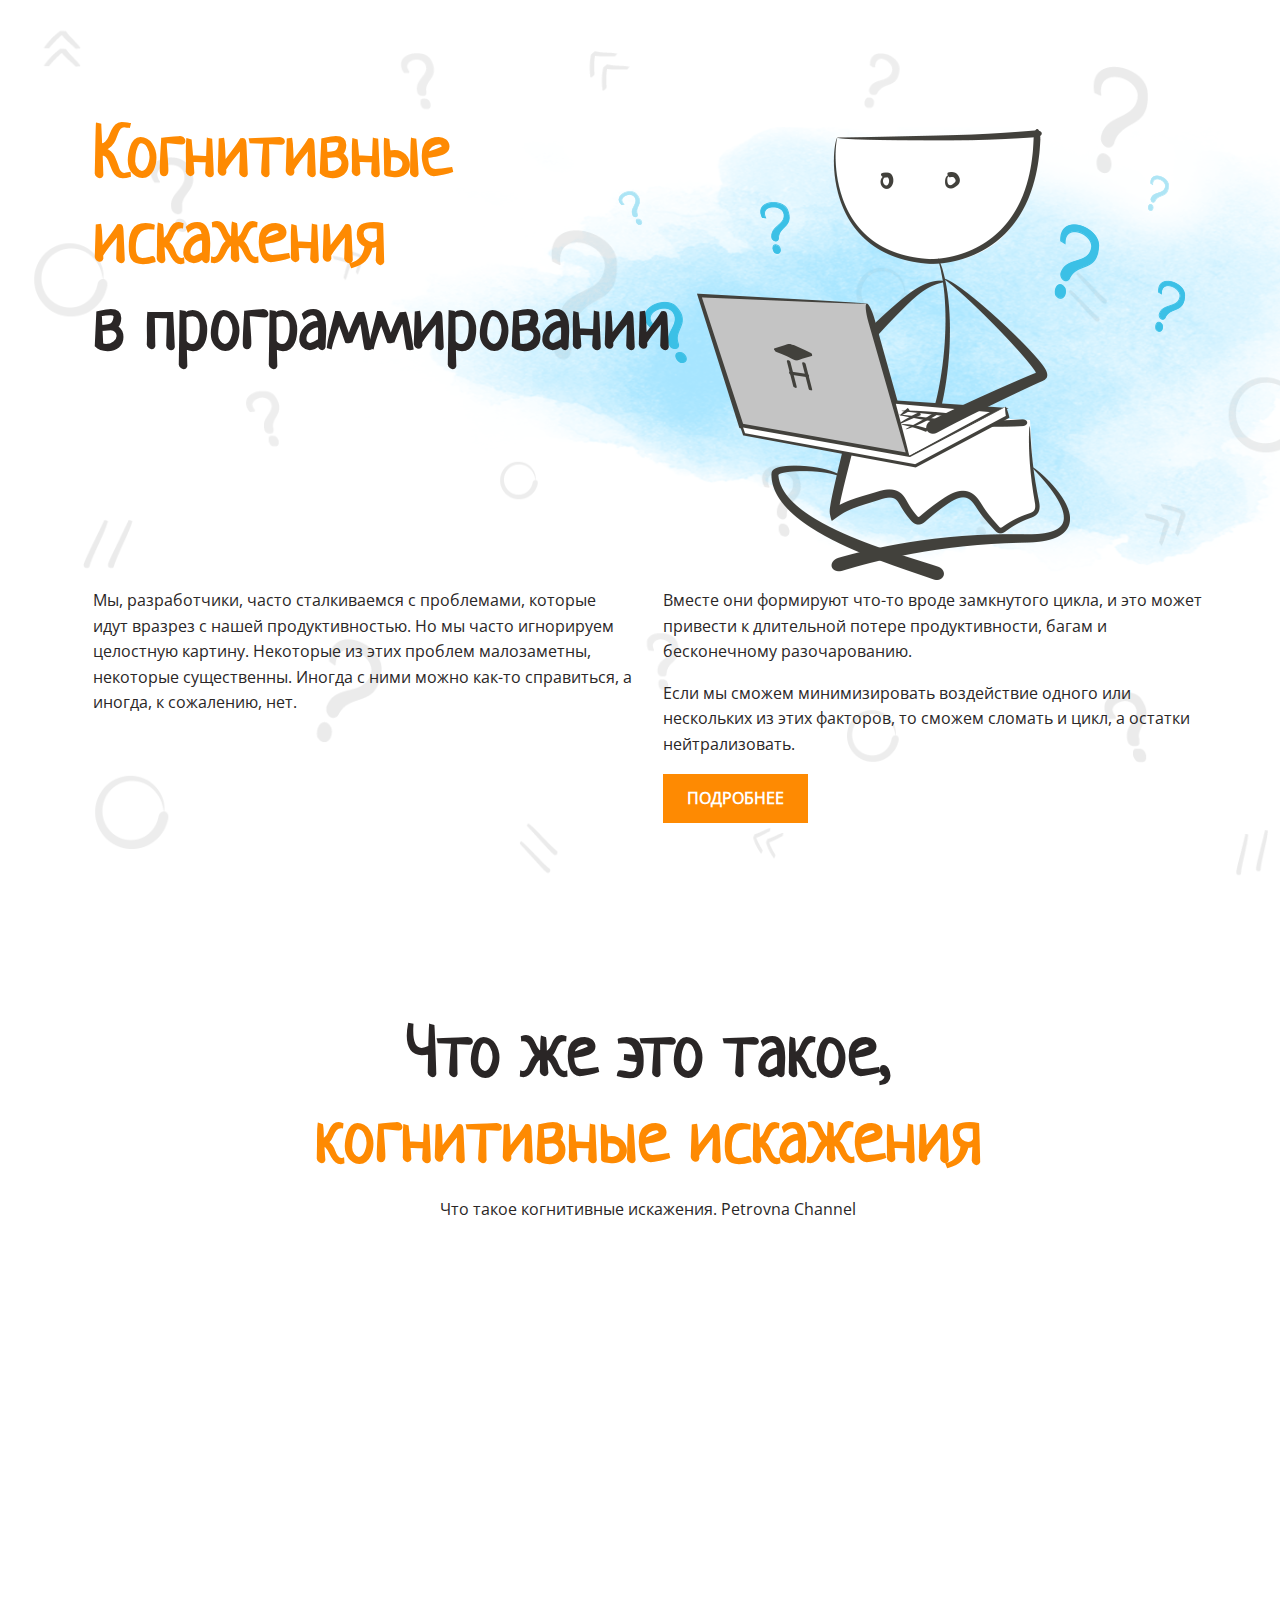
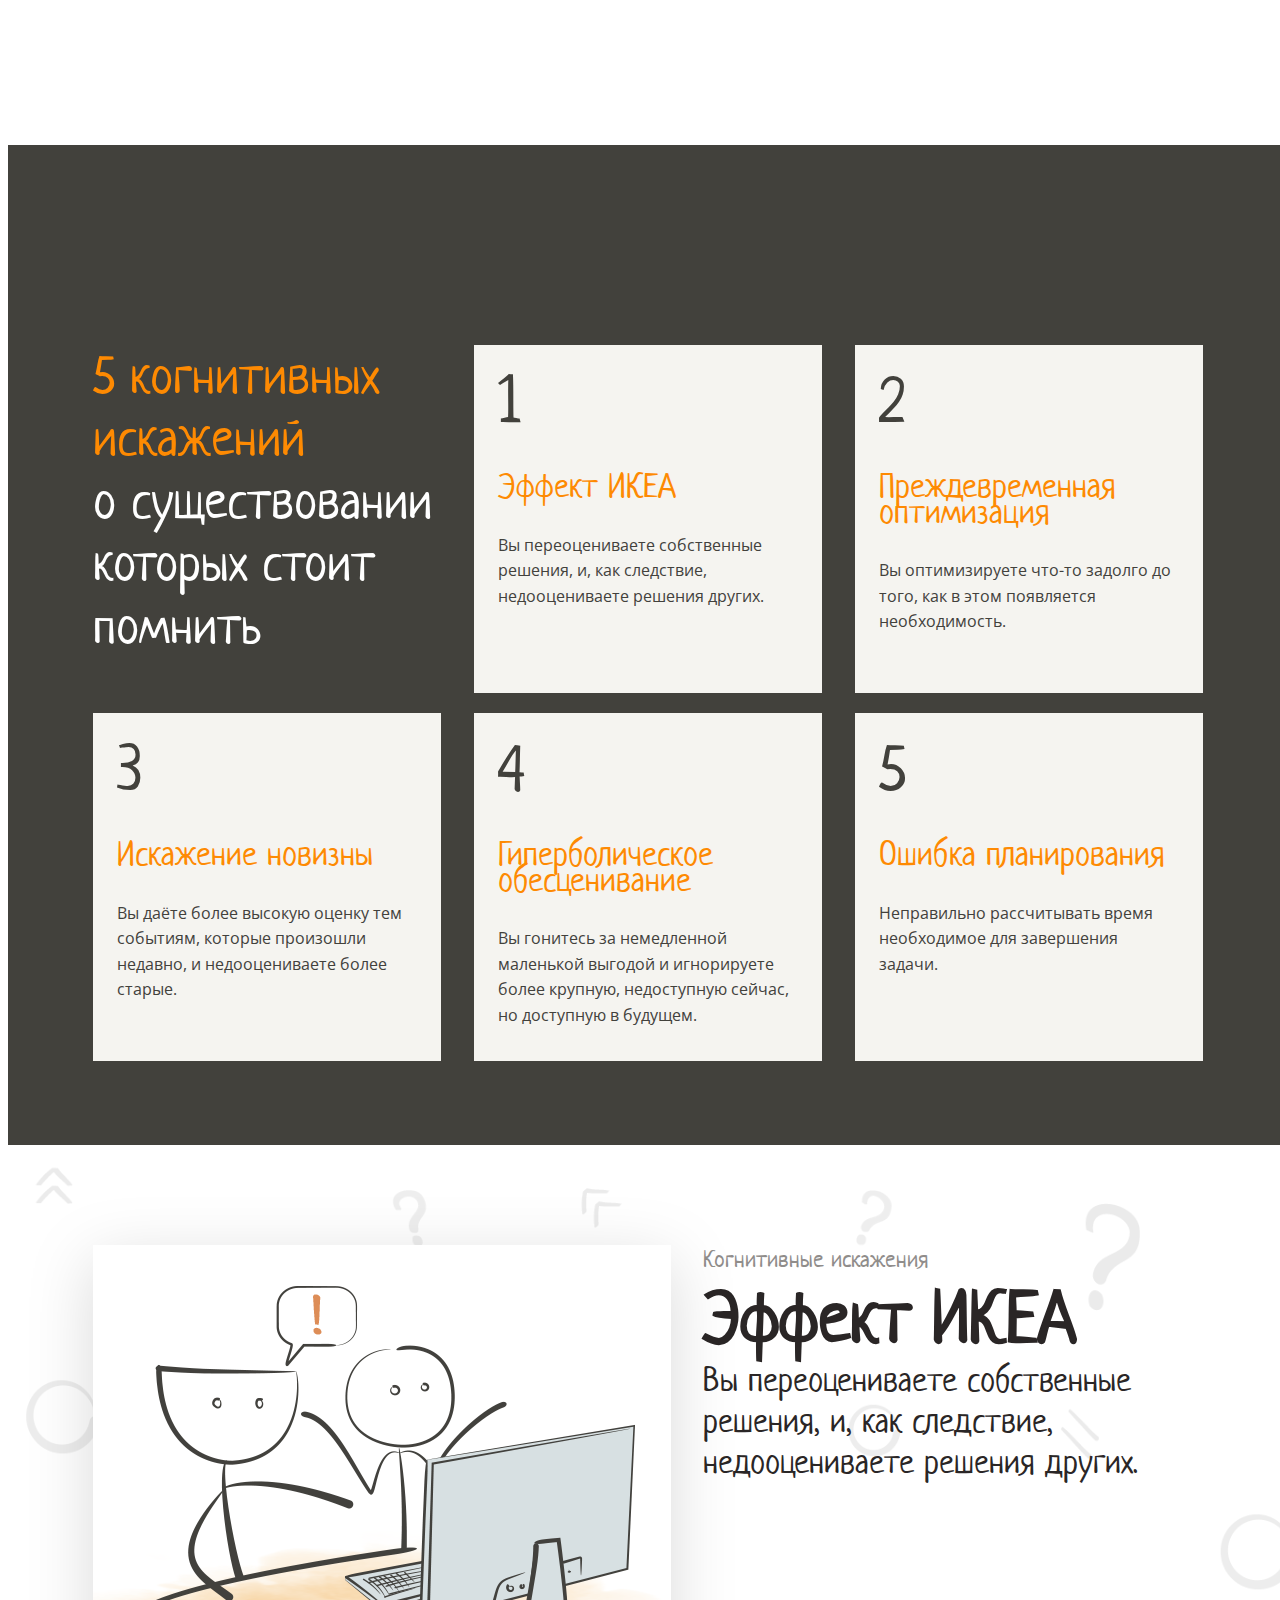
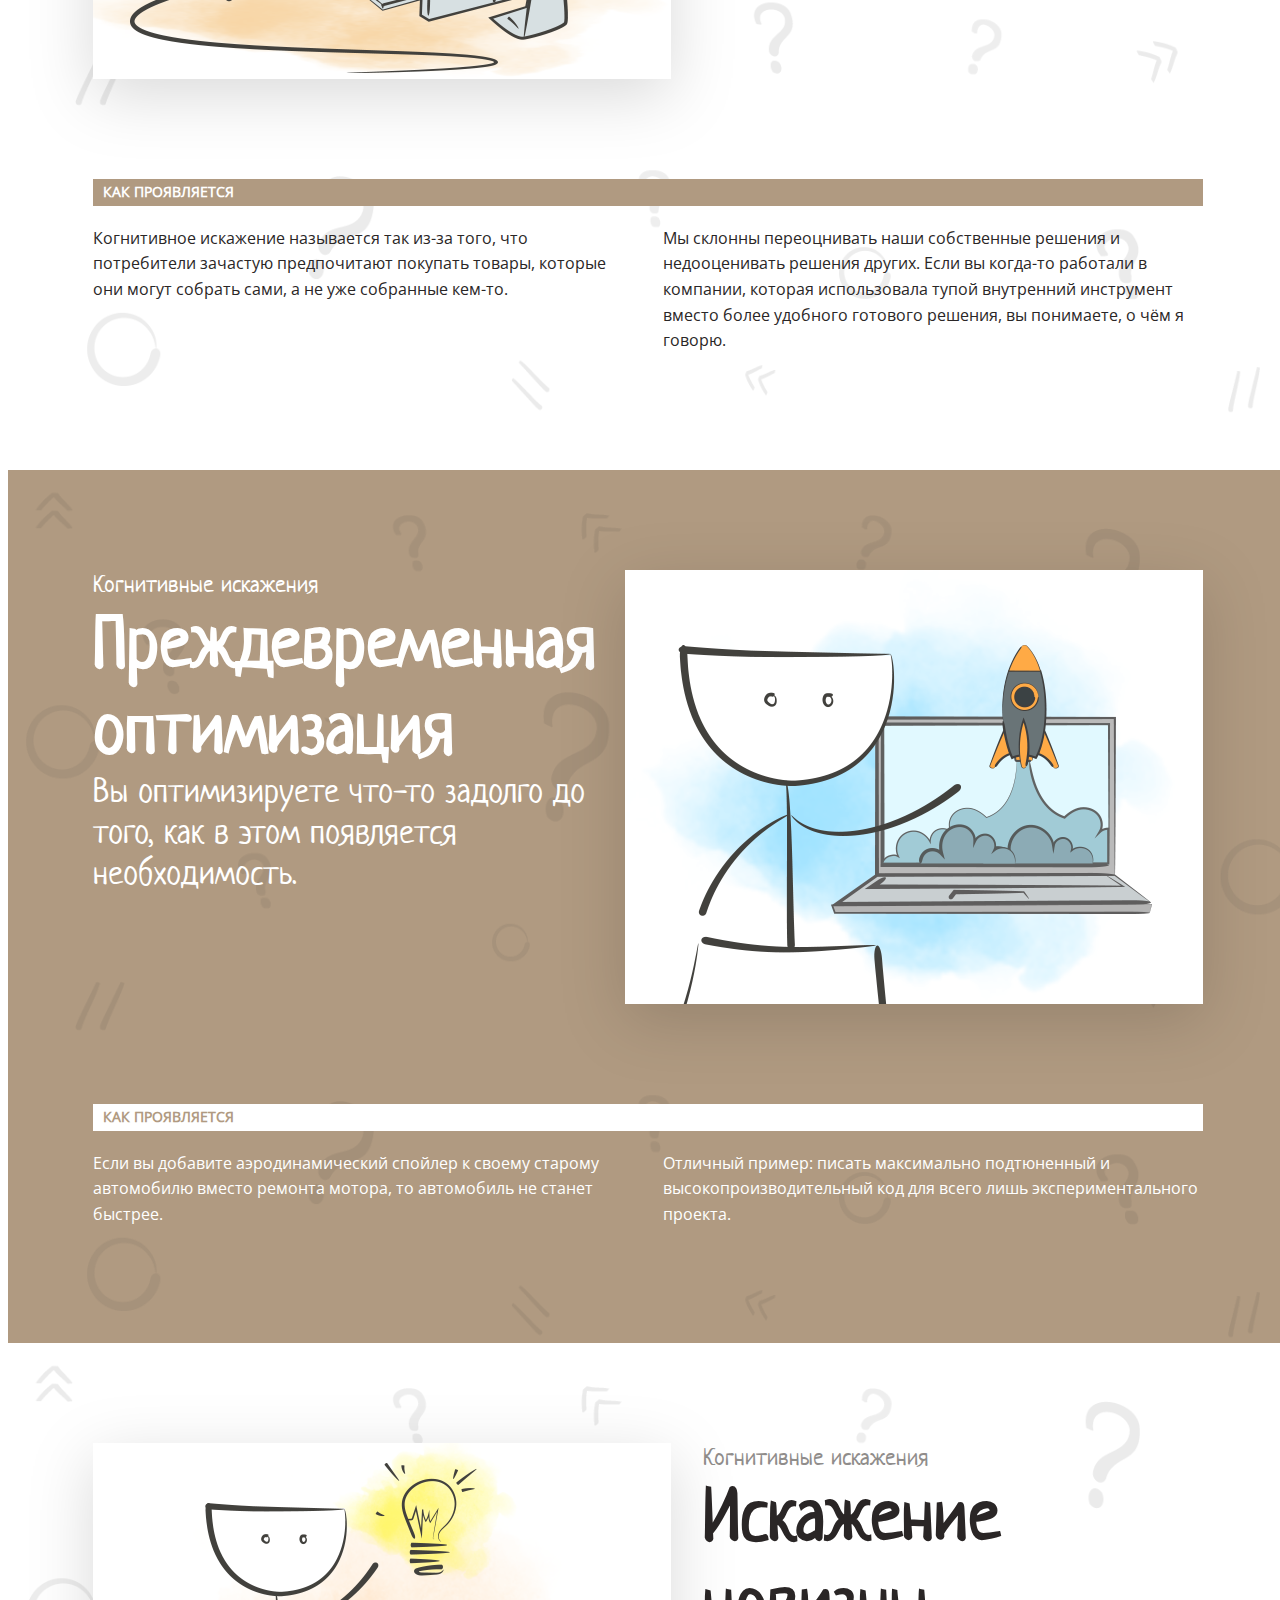
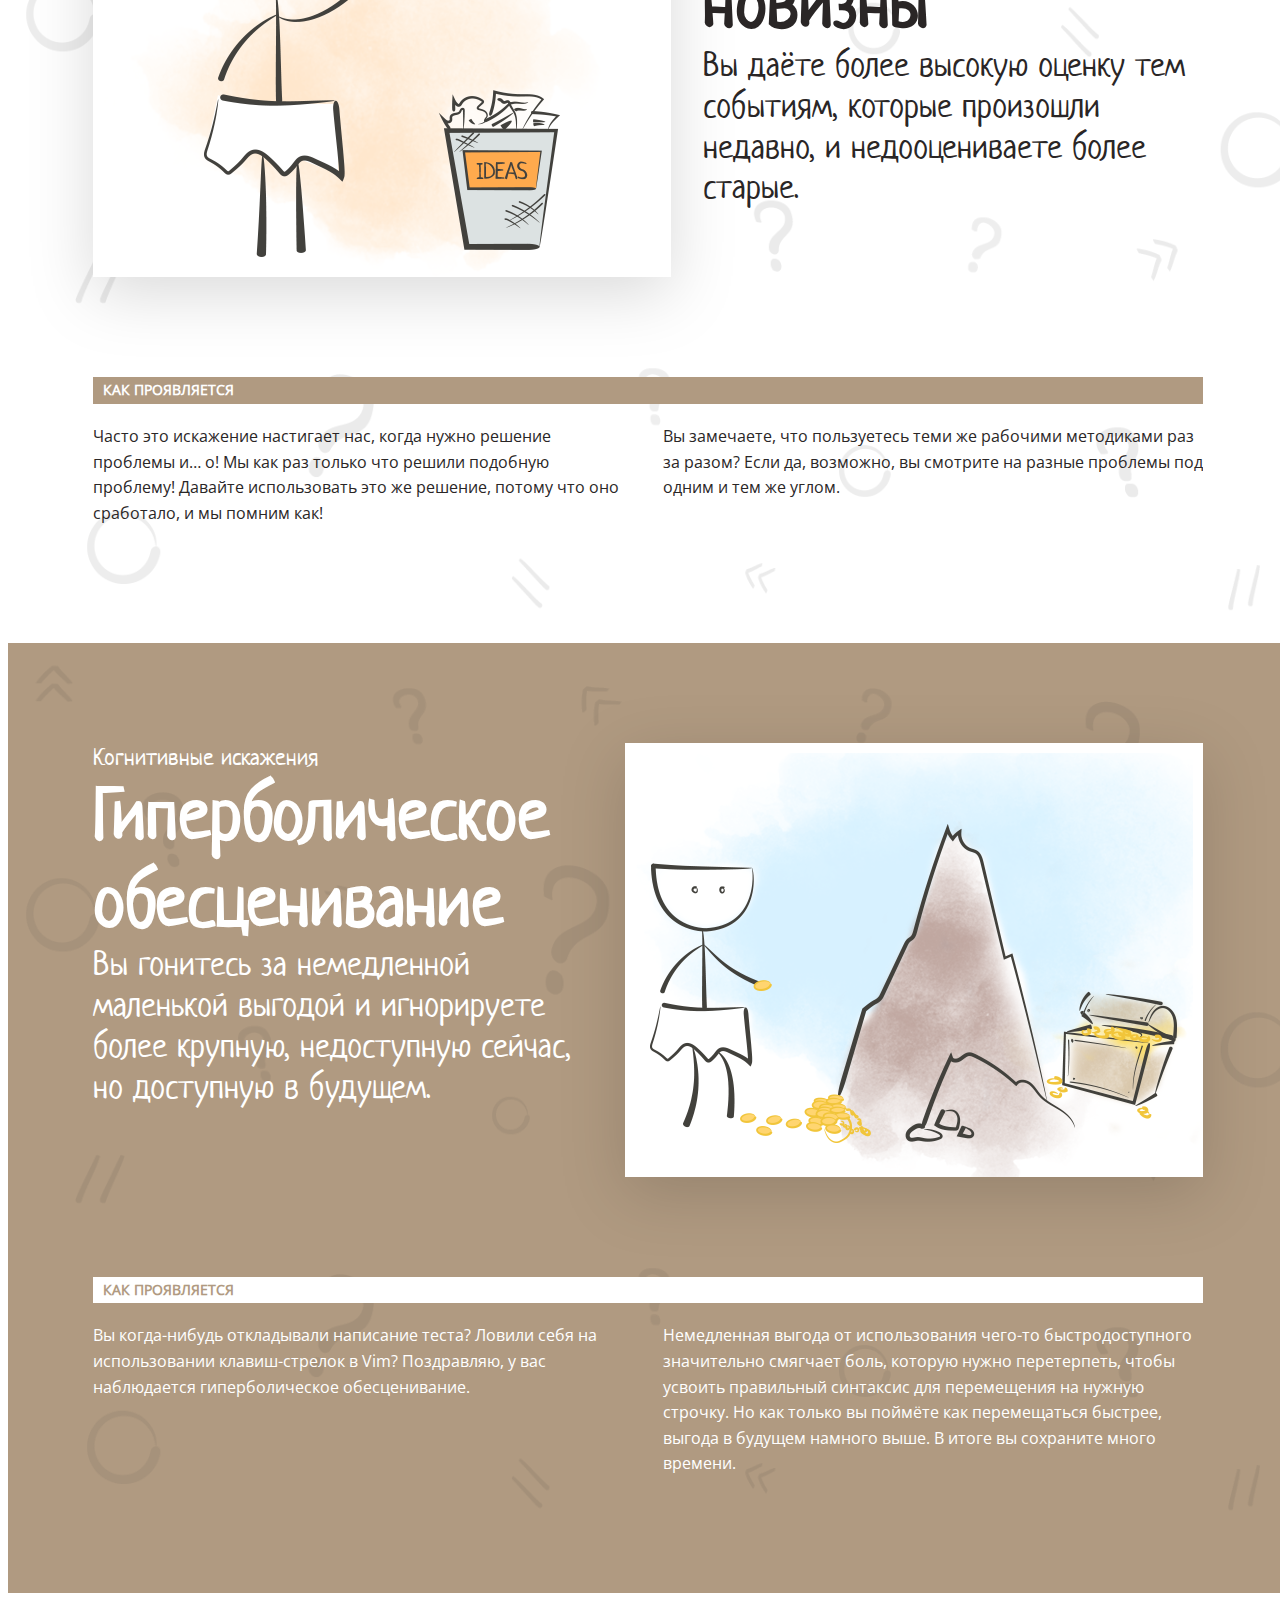
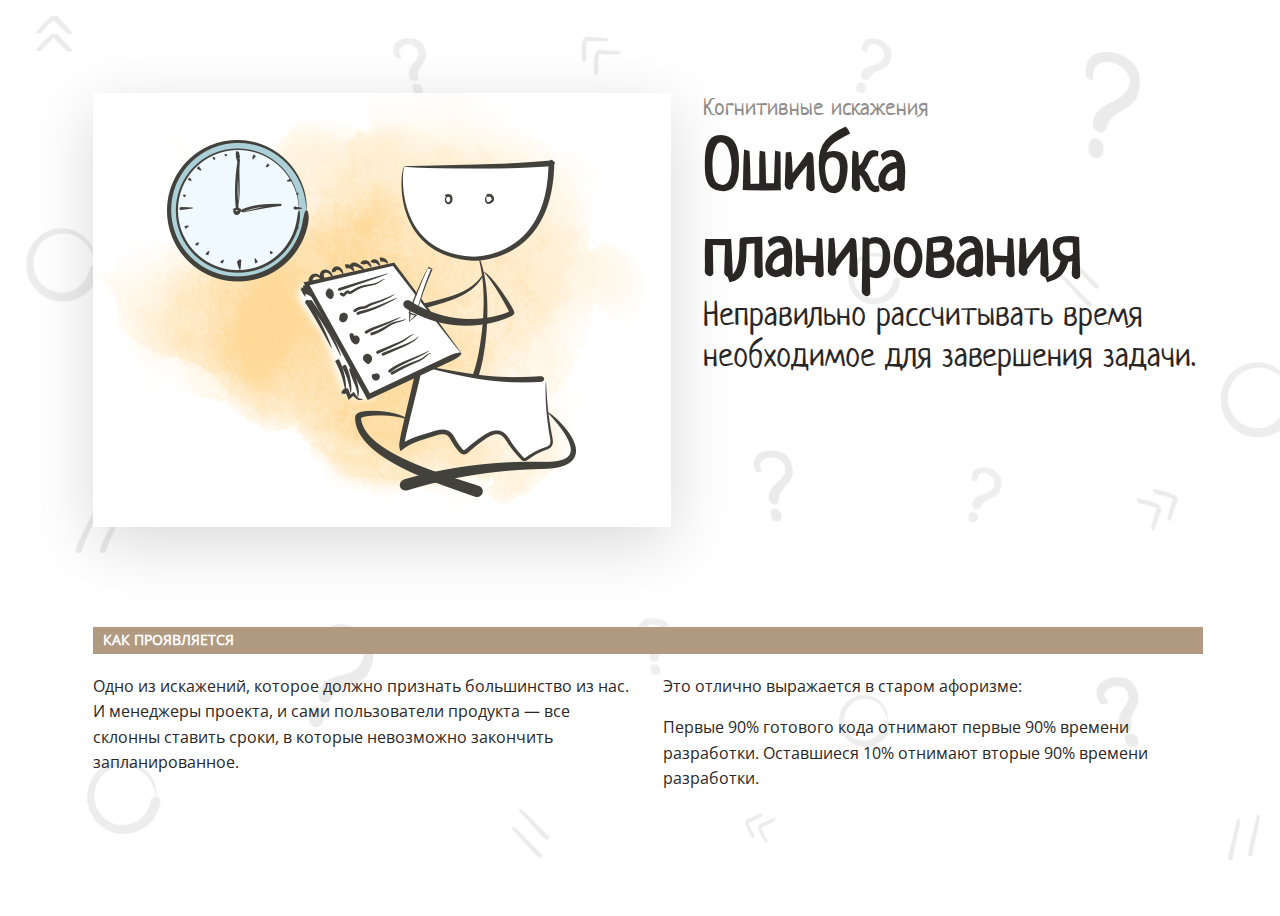
==== commit 33ff1972: "All Task: Fix Bugs" ====
--- a/index.html
+++ b/index.html
@@ -44,6 +44,7 @@
                         <iframe class="video" width="919" height="569" src="https://www.youtube.com/embed/jie9AizBqss" frameborder="0" allowfullscreen></iframe>
                     </div>
                 </div>
+                
             </div>
             <nav>
                 <div class="section2">
--- a/styles/style.css
+++ b/styles/style.css
@@ -70,7 +70,7 @@
     background-image: url(../images/background.png);
     background-repeat: no-repeat;
     background-size: cover;
-    opacity: 0.9;
+    opacity: 0.1;
 }
 
 .header-container {
@@ -137,14 +137,26 @@
 }
 
 .section1 {
-    width: 100vw;
-    height: 100vh;
+    position: relative;
+    width: 100vw;
+    height: 100%;
+}
+
+.section1::before {
+    content: '';
+    width: 100vw;
+    height: 100px;
+    position: absolute;
+    bottom: 0;
+    background-color: #42413c;
 }
 
 .section1-container {
     position: relative;
     max-width: 1110px;
     margin: auto;
+    padding-top: 100px;
+    padding-bottom: -100px;
 }
 
 .section1-heading {
@@ -160,6 +172,7 @@
     position: relative;
     margin: auto;
     text-align: center;
+    padding-bottom: 16px;
 }
 
 .video {
@@ -261,7 +274,9 @@
 }
 
 .section3::before,
+.section4::before,
 .section5::before,
+.section6::before,
 .section7::before {
     content: '';
     position: absolute;
@@ -272,26 +287,24 @@
     background-image: url(../images/background.png);
     background-repeat: no-repeat;
     background-size: cover;
-    opacity: 0.9;
+    opacity: 0.1;
 }
 
 .section-up {
     display: flex;
-    justify-content: center;
+    justify-content: space-between;
 }
 
 .section-img-left {
     order: 1;
     vertical-align: middle;
     filter: drop-shadow(0 16px 32px rgba(0, 0, 0, 0.15));
-    margin: 0 15px;
 }
 
 .section-text-right {
     order: 2;
     text-align: left;
     max-width: 500px;
-    margin: 0 15px;
 }
 
 .kogisk-header {
@@ -330,18 +343,8 @@
     padding: 5px 10px;
 }
 
-.section4::before,
-.section6::before {
-    content: '';
-    position: absolute;
-    left: 0;
-    right: 0;
-    height: 100%;
-    width: 100vw;
-    background-image: url(../images/background.png);
-    background-repeat: no-repeat;
-    background-size: cover;
-    opacity: 0.9;
+.section4,
+.section6 {
     background-color: #b09a81;
 }
 
@@ -349,14 +352,12 @@
     order: 2;
     vertical-align: middle;
     filter: drop-shadow(0 16px 32px rgba(0, 0, 0, 0.15));
-    margin: 0 15px;
 }
 
 .section-text-left {
     order: 1;
     text-align: left;
     max-width: 500px;
-    margin: 0 15px;
     color: #ffffff;
 }
 
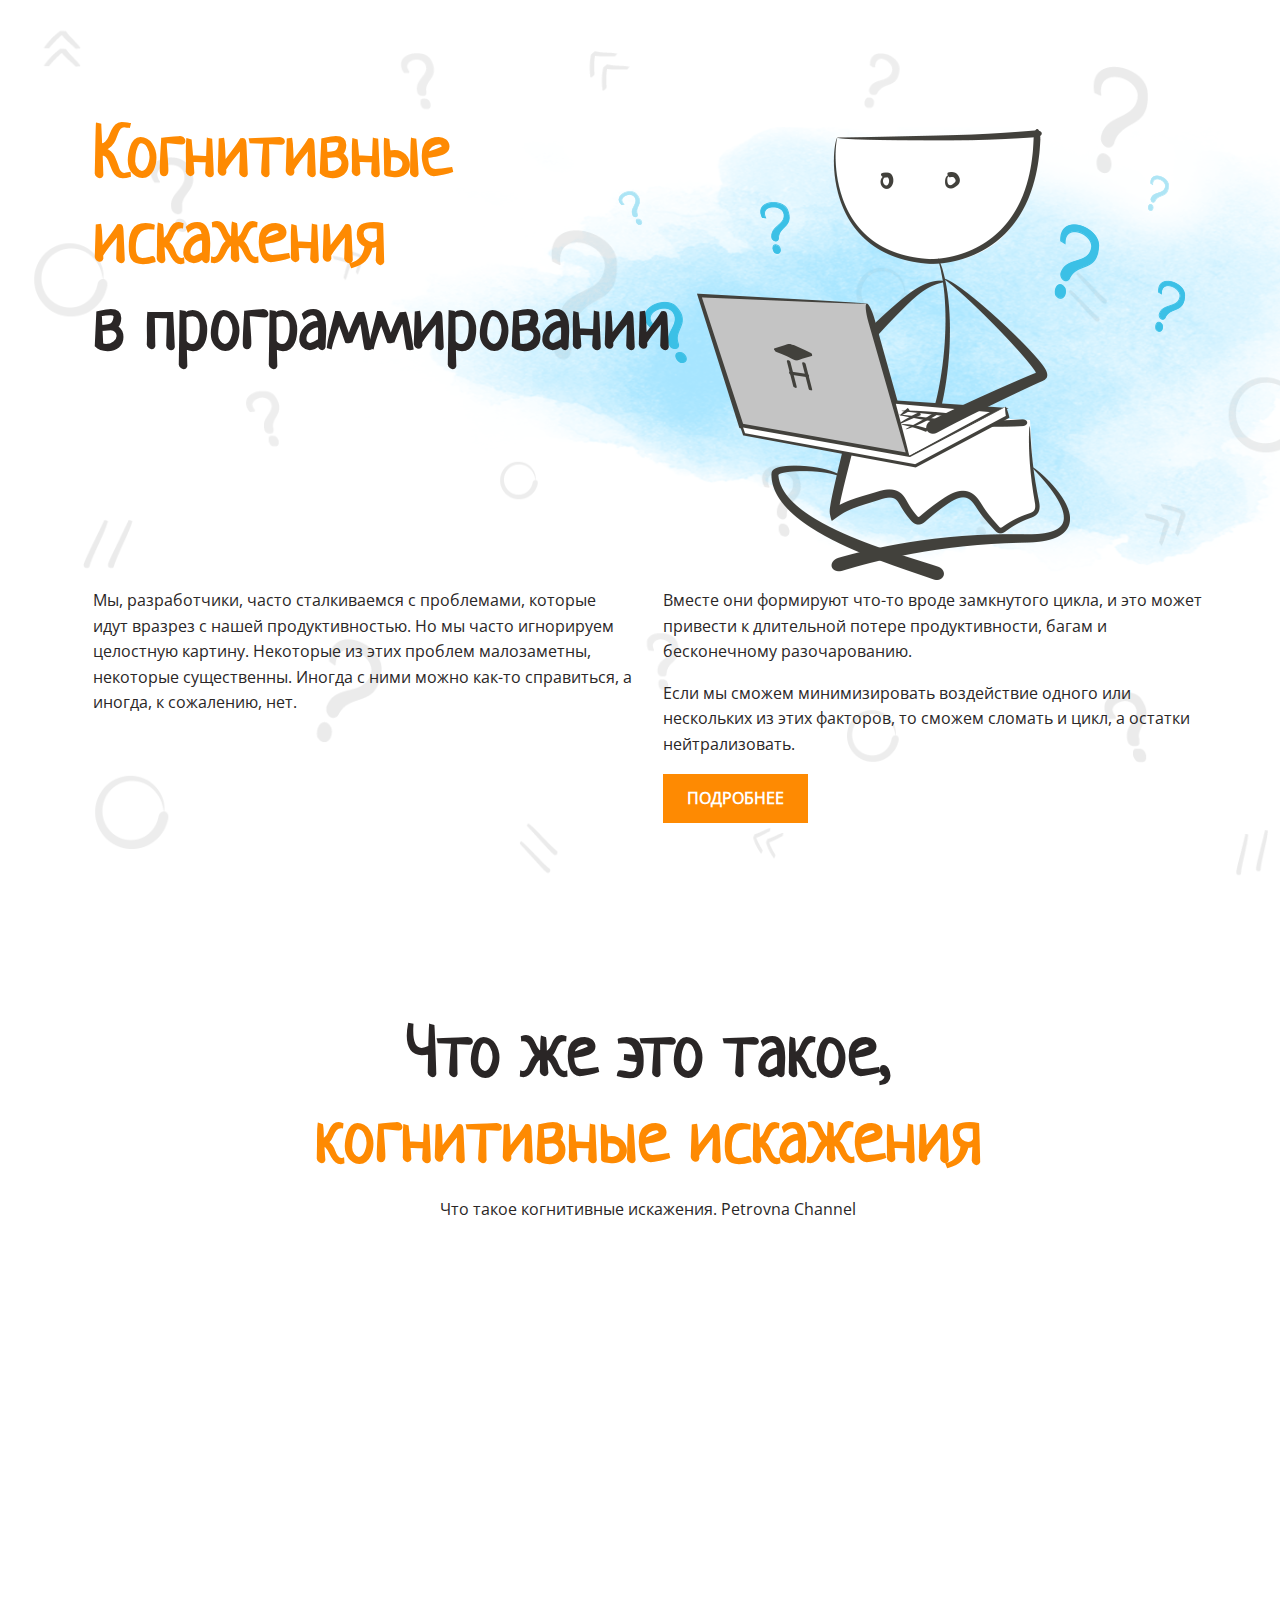
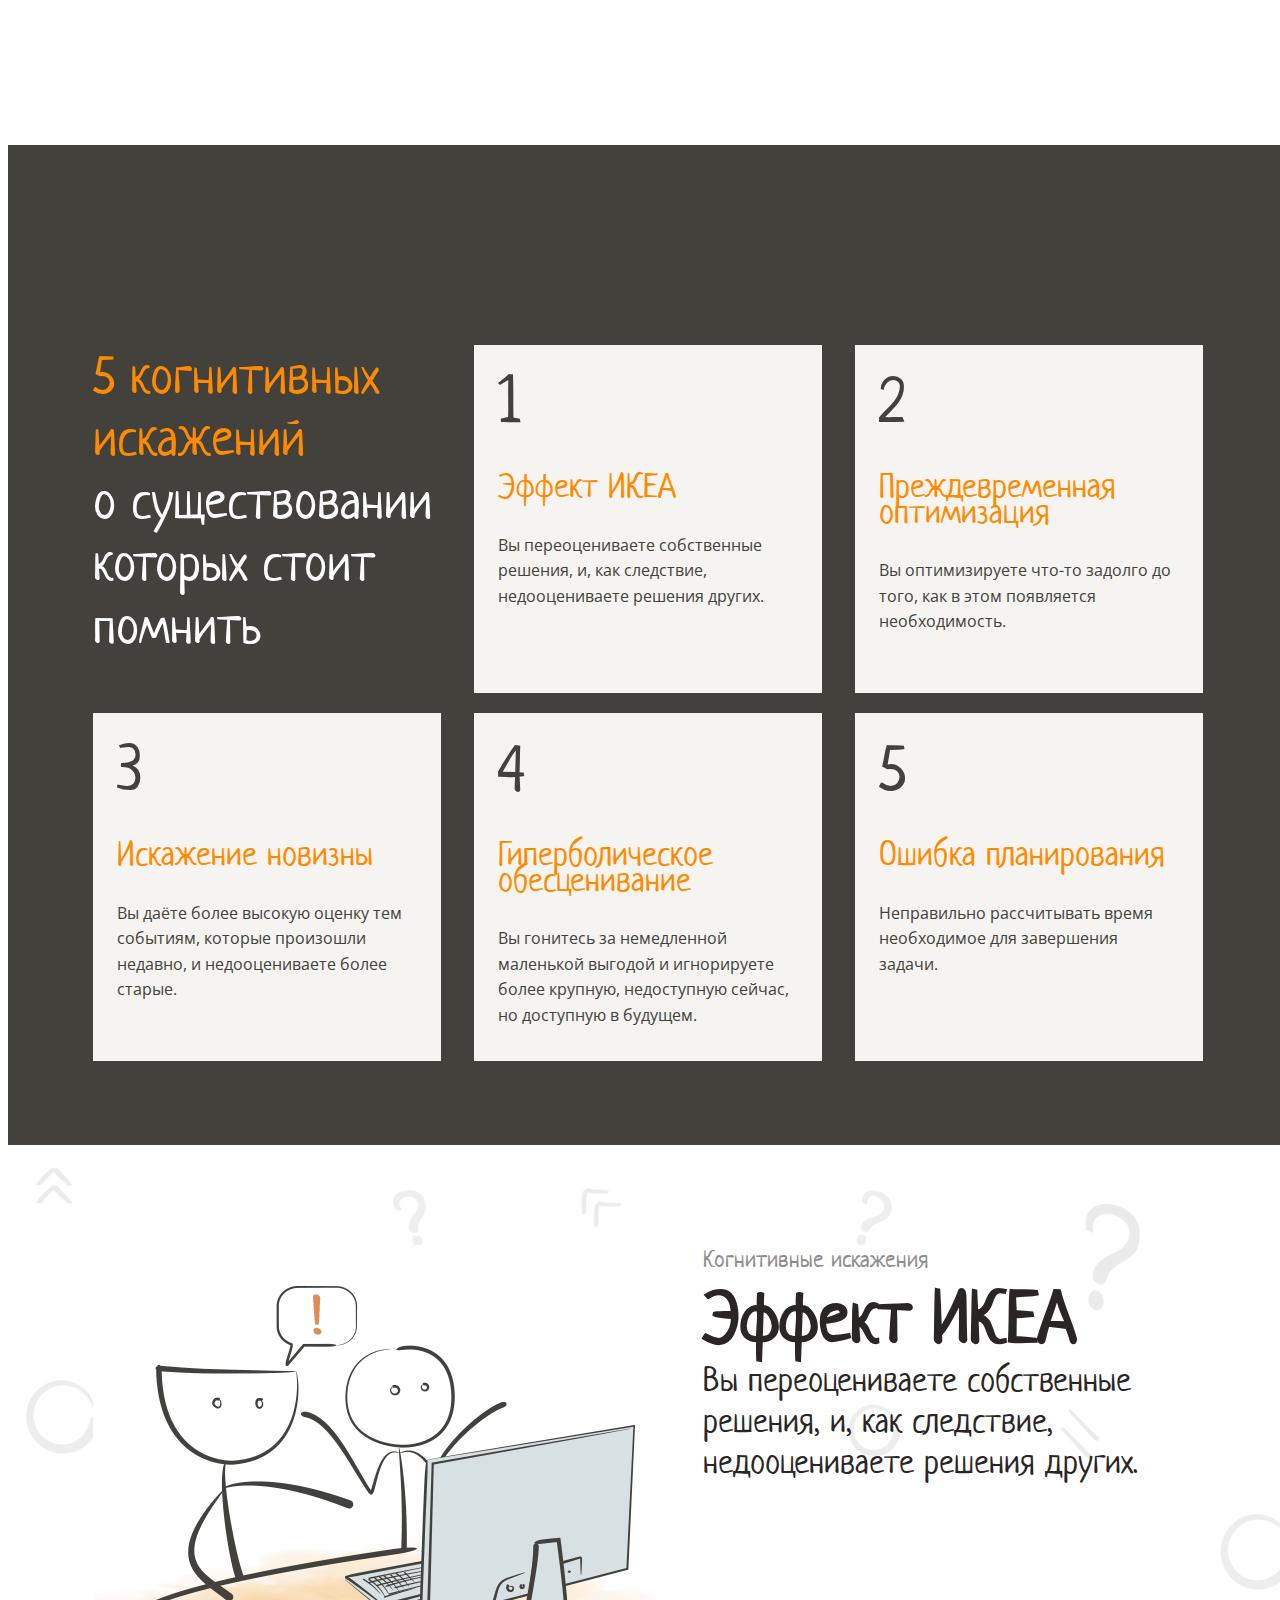
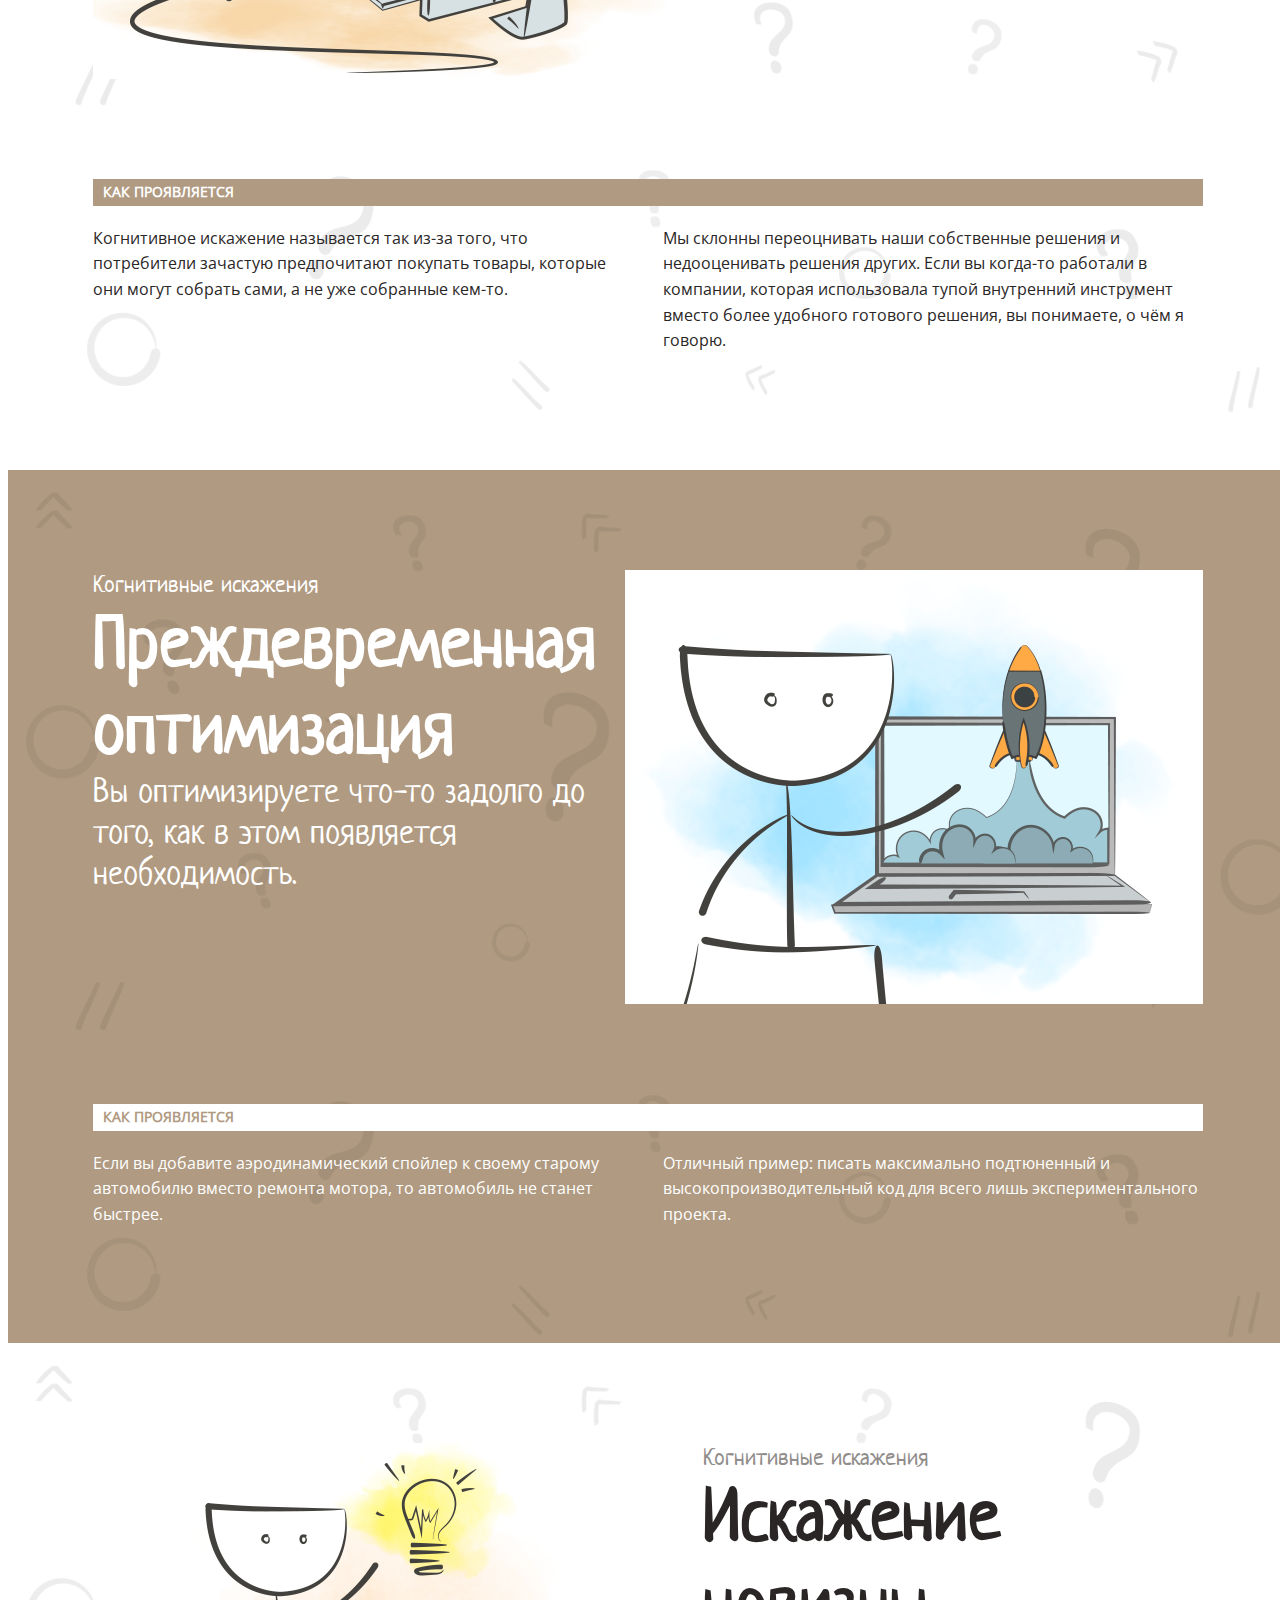
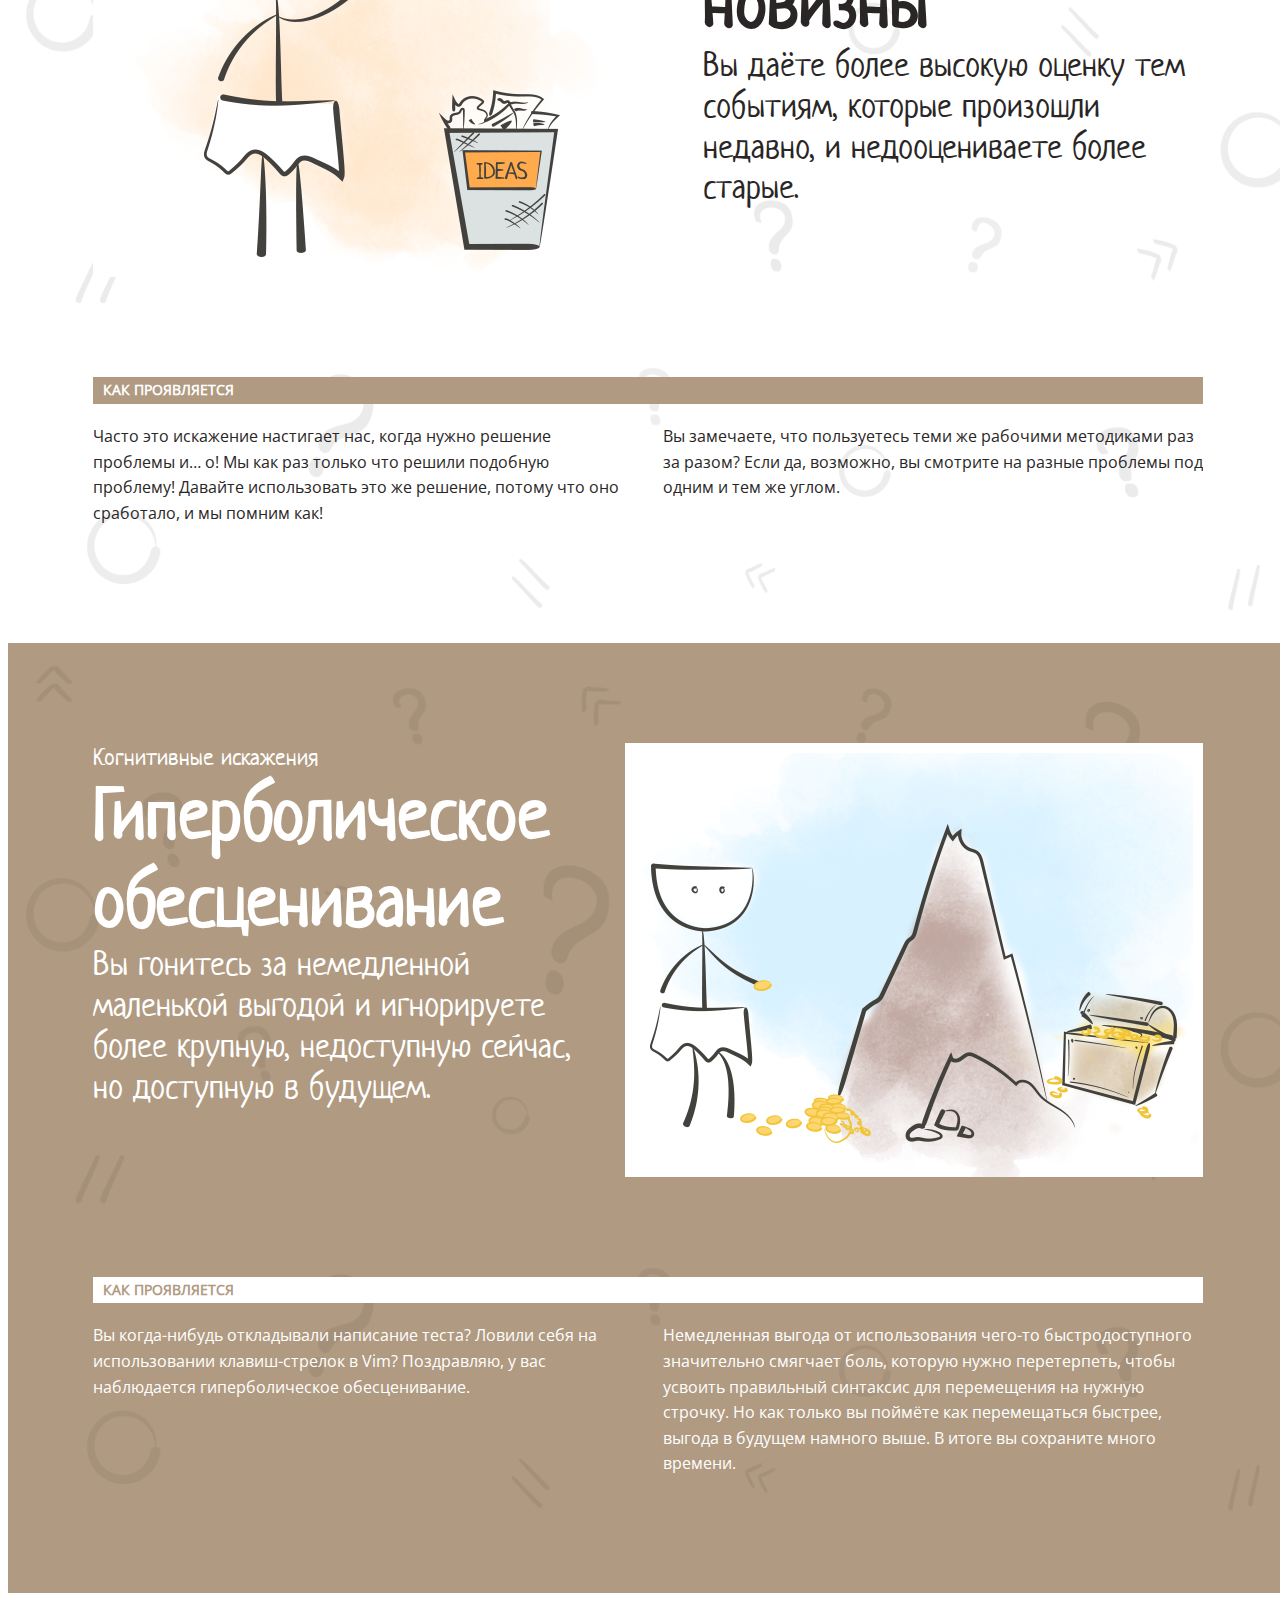
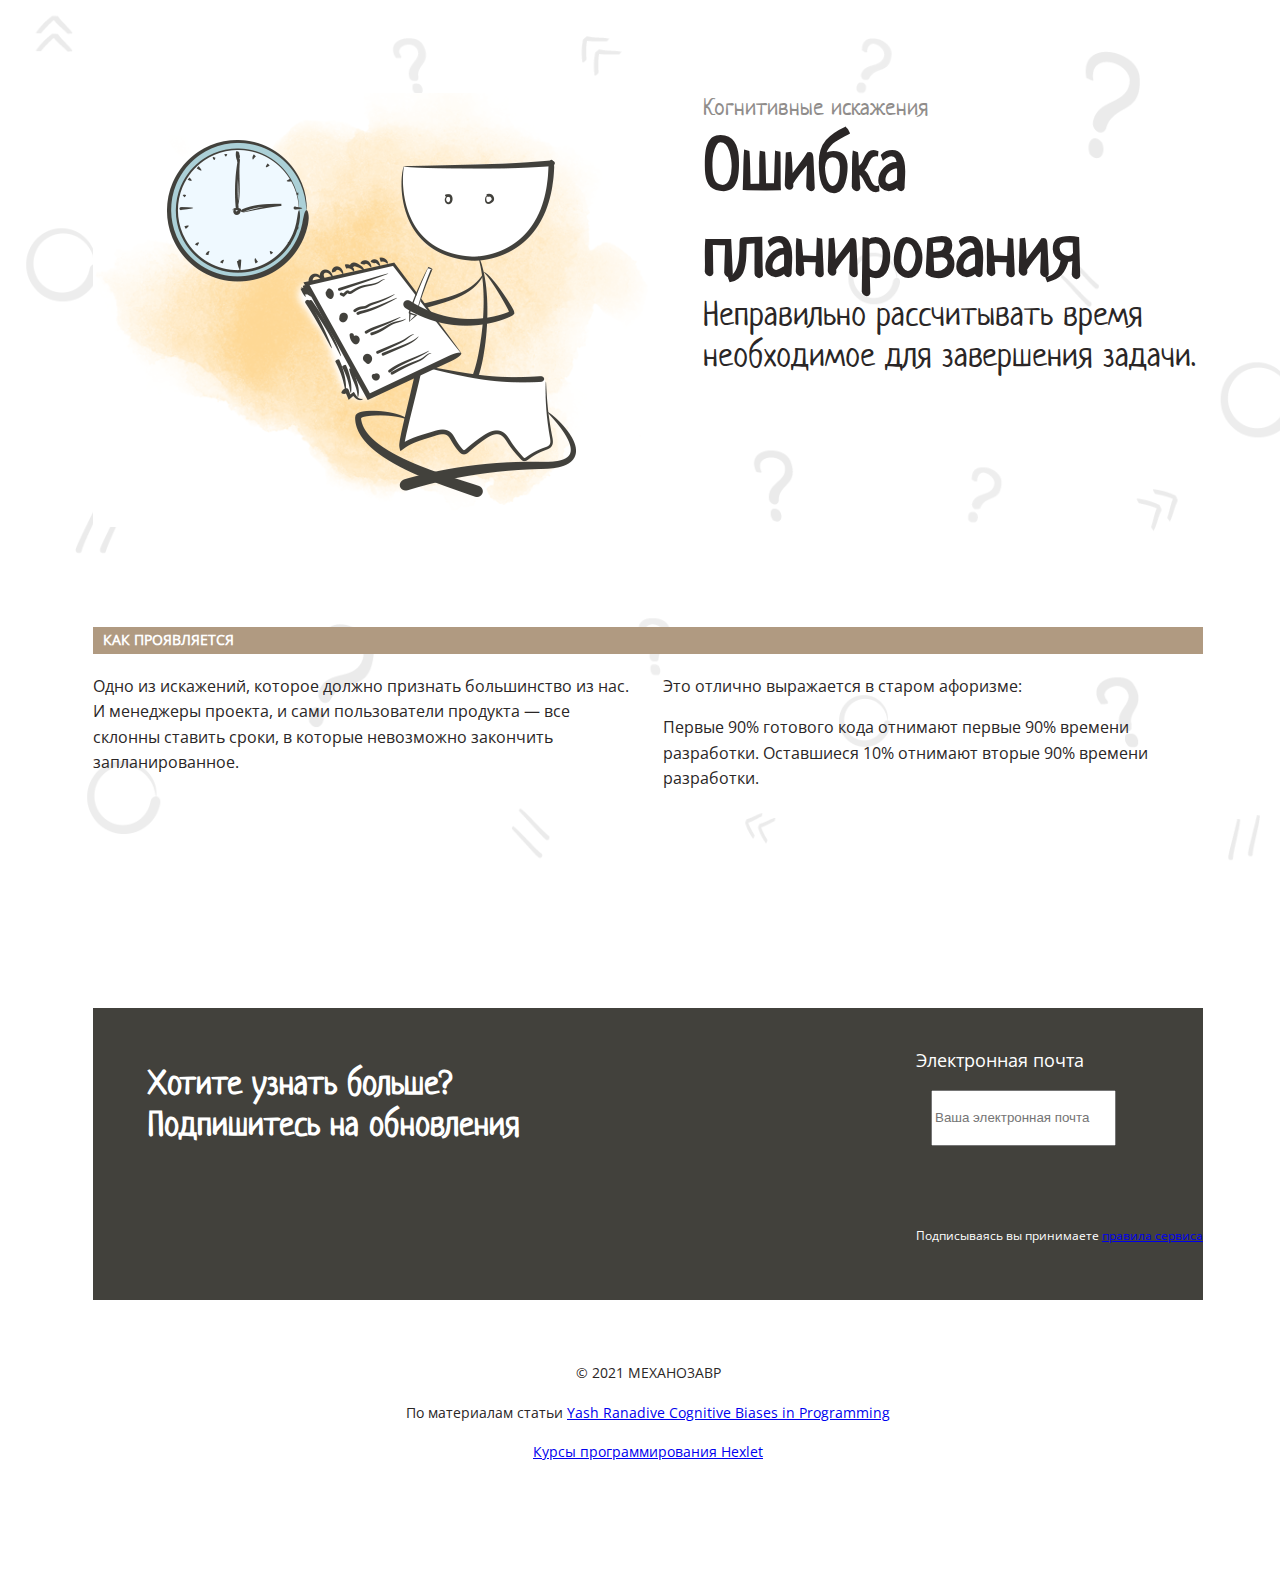
==== commit baab51db: "Task011_0" ====
--- a/index.html
+++ b/index.html
@@ -216,7 +216,27 @@
         </section>
     </main>
     <footer>
-        
+        <div class="footer-container">
+            <div class="footer-up-section">
+                <div class="footer-us-text text-white margin-right-30px">
+                    <h3>Хотите узнать больше?<br>Подпишитесь на обновления</h3>
+                </div>
+                <div class="footer-us-email">
+                    <form>
+                        <label class="text-white text-18px">Электронная почта<br>
+                            <input id="enter-email" type="text" placeholder="Ваша электронная почта">
+                        </label>
+                        <div id="button-enter-email"></div>
+                    </form>
+                    <p class="footer-us-email-soglash text-white">Подписываясь вы принимаете <a href="#">правила сервиса</a></p>
+                </div>
+            </div>
+            <div class="footer-down-section">
+                <p>&copy 2021 MEXAHO3ABP</p>
+                <p>По материалам статьи <a href="https://ru.hexlet.io/projects/58/members/17495?step=11#:~:text=Yash%20Ranadive%20Cognitive%20Biases%20in%20Programming">Yash Ranadive Cognitive Biases in Programming</a></p>
+                <p><a href="https://ru.hexlet.io/">Курсы программирования Hexlet</a></p>
+            </div>
+        </div>
     </footer>        
 </body>
 </html>--- a/styles/style.css
+++ b/styles/style.css
@@ -298,7 +298,6 @@
 .section-img-left {
     order: 1;
     vertical-align: middle;
-    filter: drop-shadow(0 16px 32px rgba(0, 0, 0, 0.15));
 }
 
 .section-text-right {
@@ -351,7 +350,6 @@
 .section-img-right {
     order: 2;
     vertical-align: middle;
-    filter: drop-shadow(0 16px 32px rgba(0, 0, 0, 0.15));
 }
 
 .section-text-left {
@@ -368,3 +366,61 @@
 .text-brown {
     color: #b09a81;
 }
+
+footer {
+    width: 100vw;
+    height: 100%;
+}
+
+.footer-container {
+    position: relative;
+    margin: auto;
+    max-width: 1110px;
+    padding: 100px 0;
+}
+
+.footer-up-section {
+    background-color: #42413c;
+    display: flex;
+    justify-content: space-between;
+}
+
+.footer-us-text {
+    margin: 55px;
+}
+
+.text-18px {
+    font-size: 18px;
+}
+
+.footer-us-email {
+    margin: 40px 0;
+}
+
+#enter-email {
+    height: 50px;
+    margin: 15px;
+}
+
+#button-enter-email {
+    height: 50px;
+    width: 70px;
+}
+
+#button-enter-email::before {
+    content: '';
+    background-image: url(../images/send.svg);
+    align-items: center;
+    vertical-align: middle;
+}
+
+.footer-us-email-soglash {
+    font-size: 12px;
+}
+
+.footer-down-section {
+    width: 100%;
+    margin-top: 60px;
+    font-size: 14px;
+    text-align: center;
+}
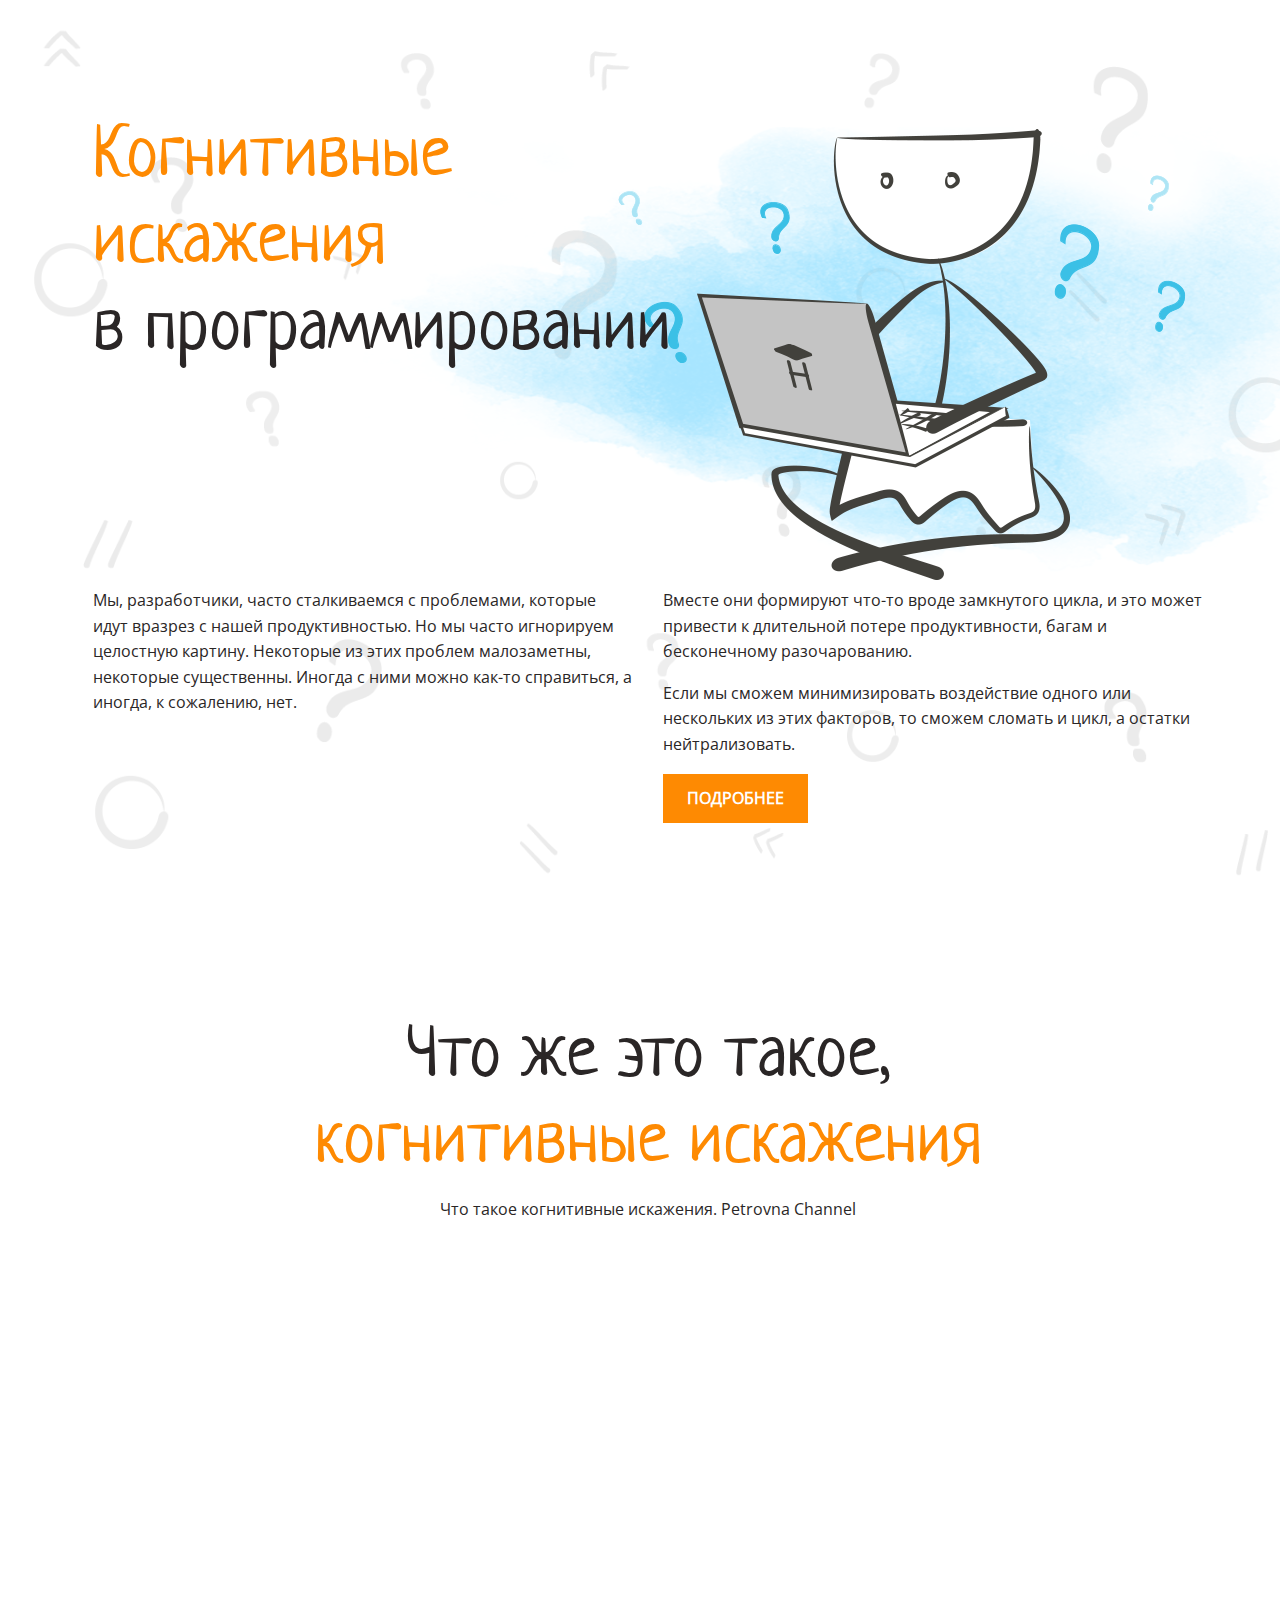
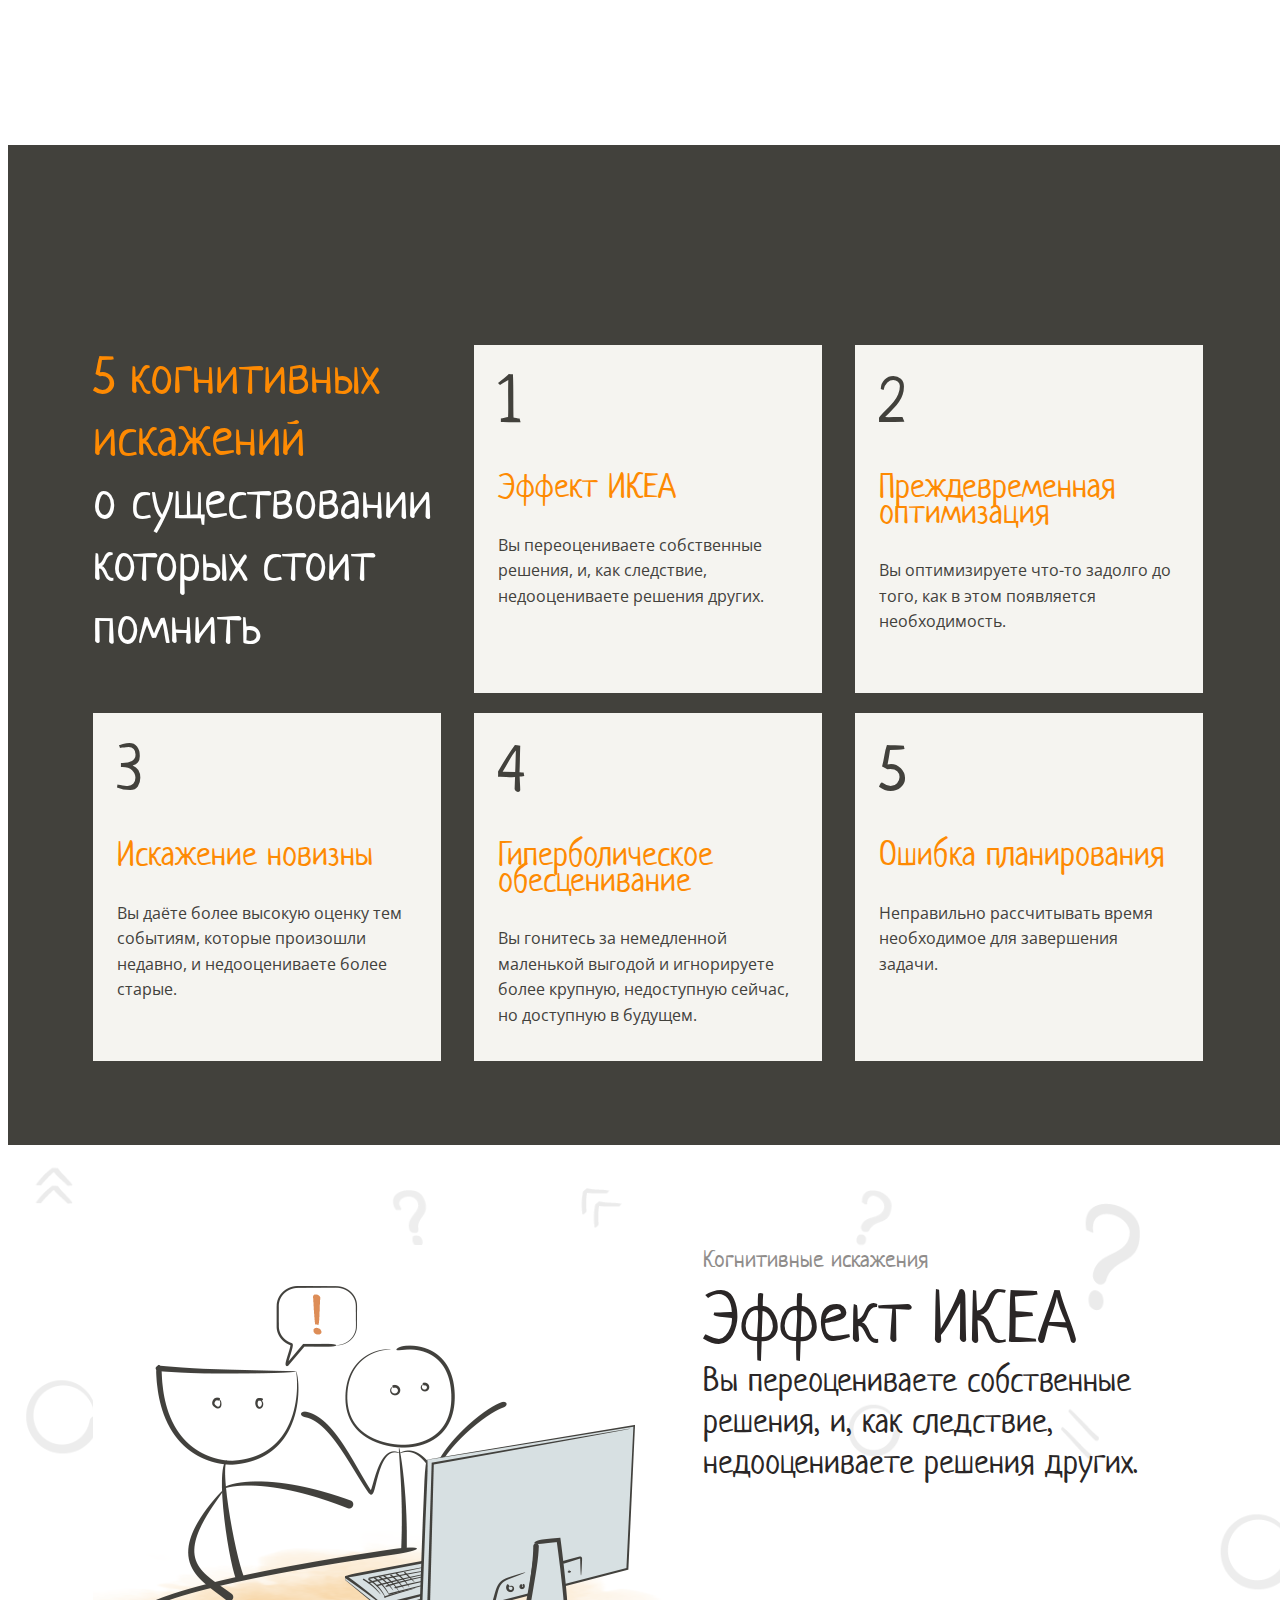
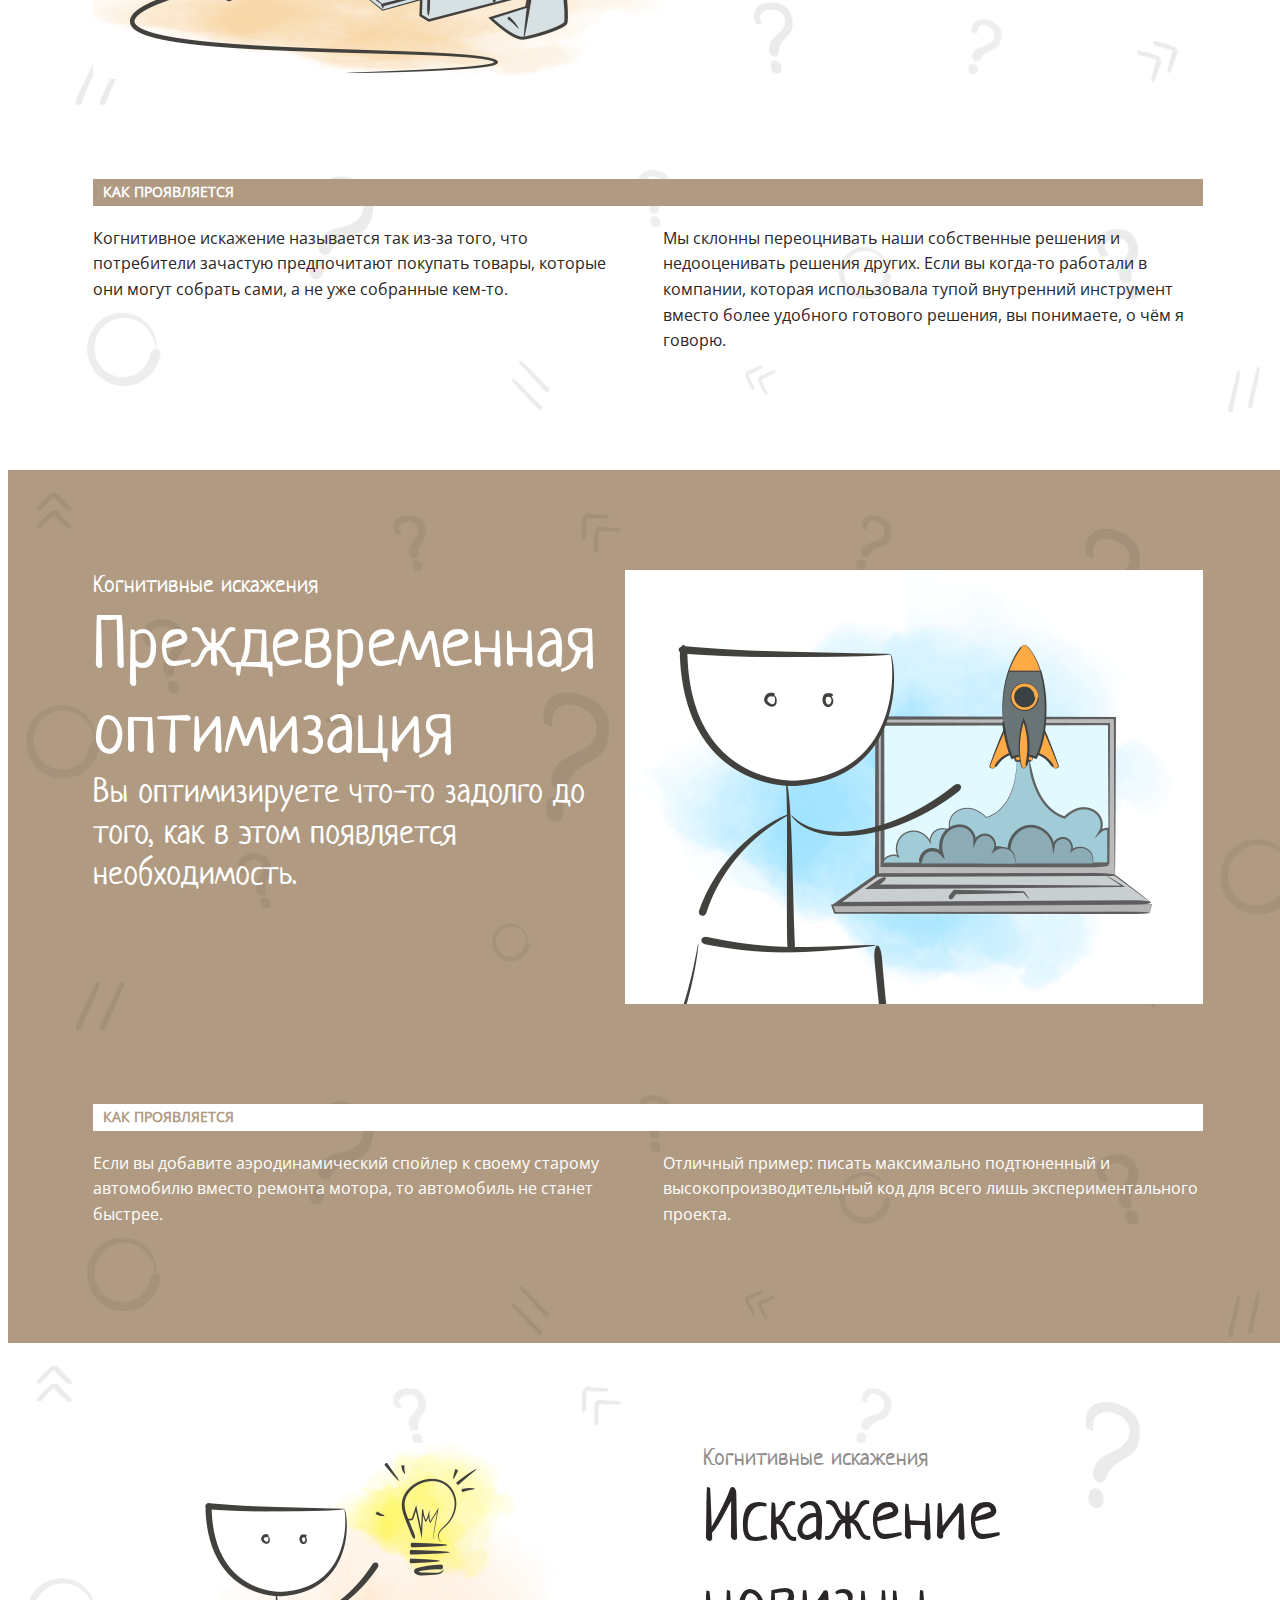
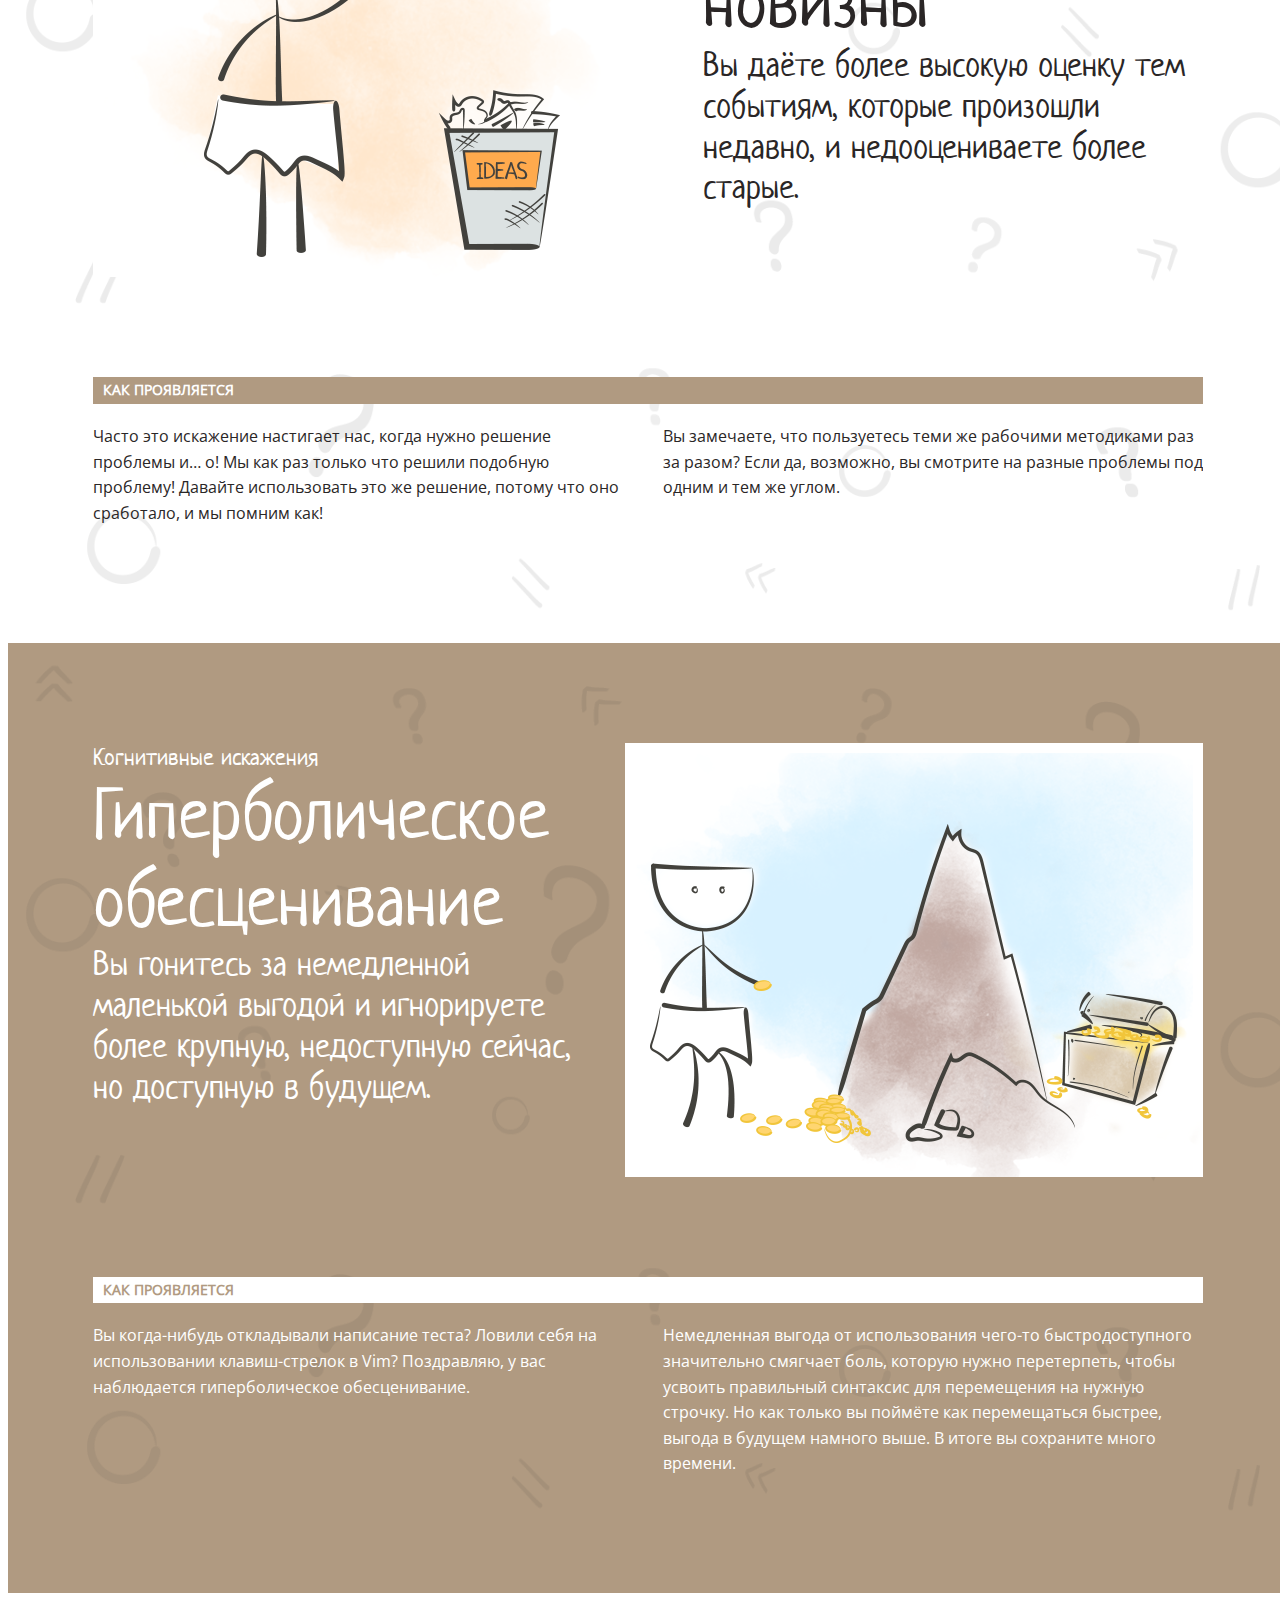
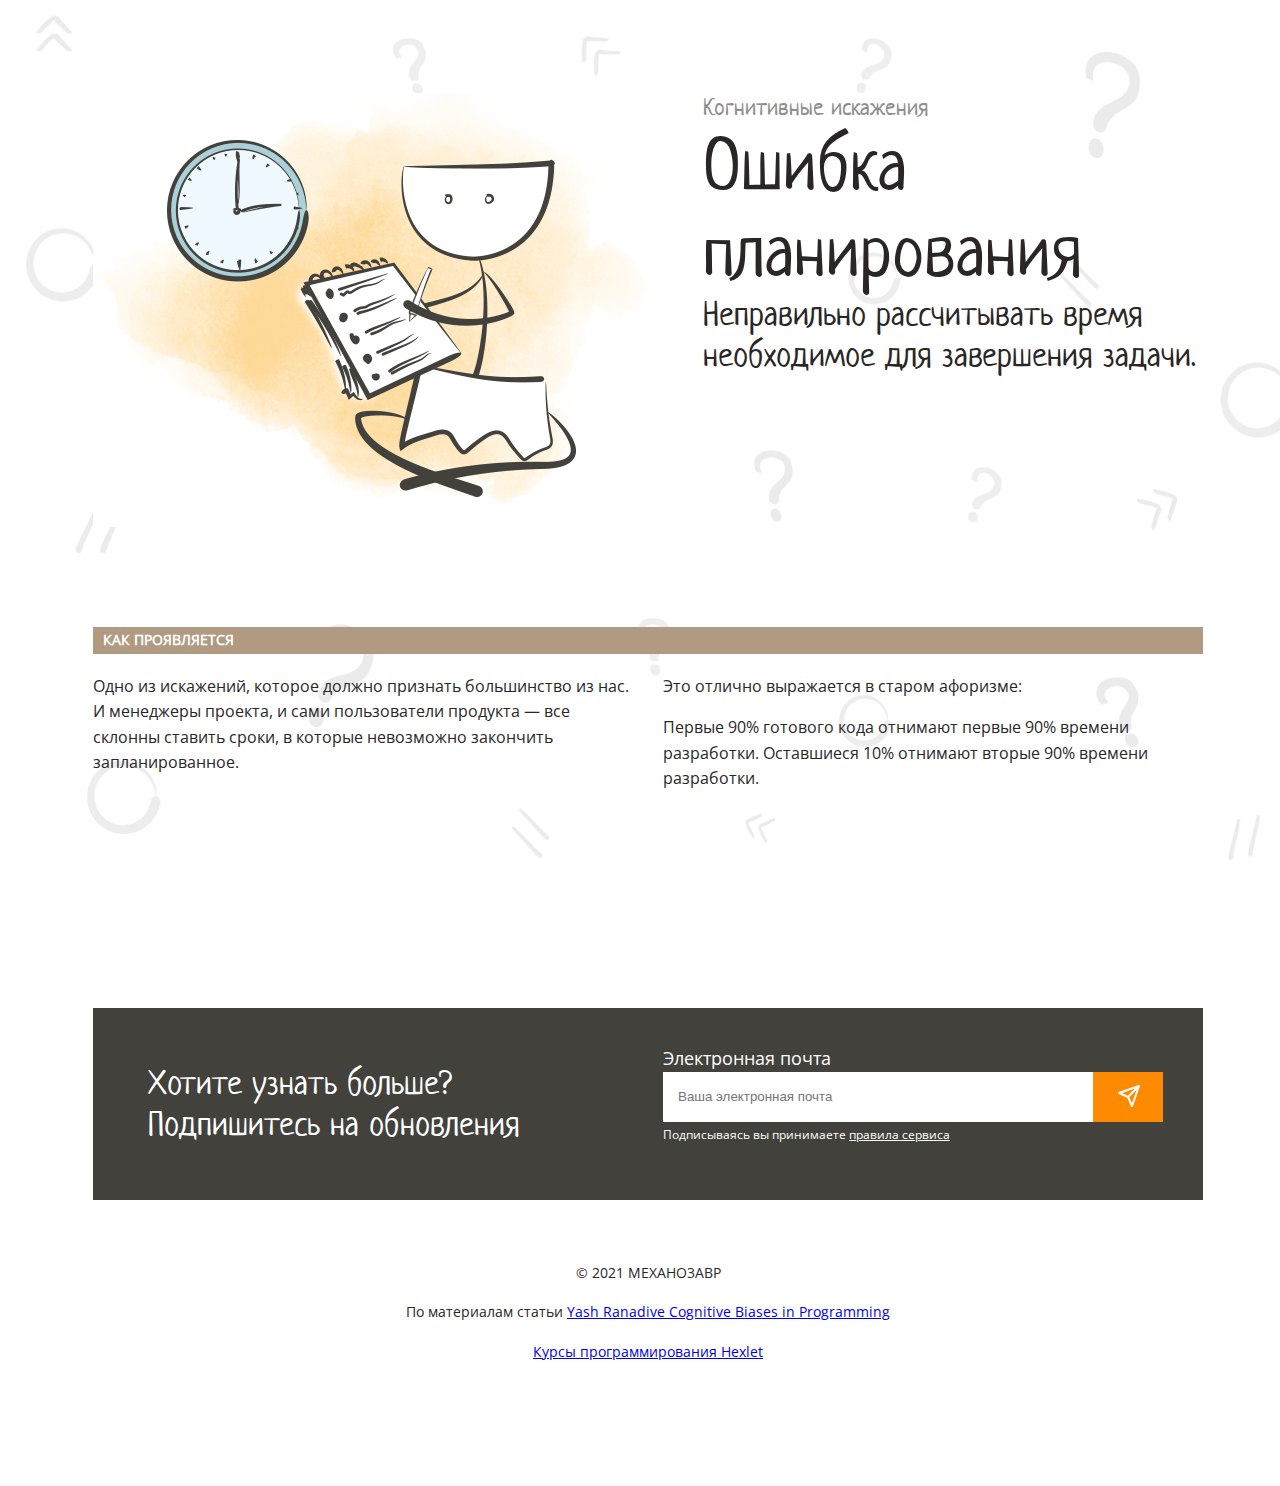
==== commit b4516e76: "Task011" ====
--- a/index.html
+++ b/index.html
@@ -222,12 +222,9 @@
                     <h3>Хотите узнать больше?<br>Подпишитесь на обновления</h3>
                 </div>
                 <div class="footer-us-email">
-                    <form>
-                        <label class="text-white text-18px">Электронная почта<br>
-                            <input id="enter-email" type="text" placeholder="Ваша электронная почта">
-                        </label>
-                        <div id="button-enter-email"></div>
-                    </form>
+                    <p class="text-white text-18px">Электронная почта</p>
+                    <input id="enter-email" type="text" placeholder="Ваша электронная почта">
+                    <div id="button-enter-email"><a href="mailto:podpiskakogisk@mail.ru"></a></div>
                     <p class="footer-us-email-soglash text-white">Подписываясь вы принимаете <a href="#">правила сервиса</a></p>
                 </div>
             </div>
--- a/styles/style.css
+++ b/styles/style.css
@@ -34,6 +34,7 @@
     font-family: 'Neucha Regular';
     line-height: 1.2em;
     margin: 0;
+    font-weight: normal;
 }
 
 h1 {
@@ -126,6 +127,10 @@
     font-weight: bold;
     background-color: #fe8a02;
     text-align: center;
+}
+
+#header-button:hover {
+    background-color: #EA7600;
 }
 
 #header-button a {
@@ -230,7 +235,7 @@
 }
 
 .card a,
-a:visited {
+.card a:visited {
     display: block;
     width: 100%;
     height: 100%;
@@ -381,12 +386,13 @@
 
 .footer-up-section {
     background-color: #42413c;
-    display: flex;
-    justify-content: space-between;
+    overflow: hidden;
 }
 
 .footer-us-text {
-    margin: 55px;
+    width: calc(50% - 70px);
+    float: left;
+    padding: 55px 0 55px 55px;
 }
 
 .text-18px {
@@ -394,28 +400,69 @@
 }
 
 .footer-us-email {
-    margin: 40px 0;
+    width: calc(50% - 15px);
+    float: left;
+    padding-top: 38px;
+}
+
+.footer-us-email p {
+    margin: 0;
 }
 
 #enter-email {
     height: 50px;
-    margin: 15px;
+    width: 415px;
+    float: left;
+}
+
+input {
+    border: 0;
+    padding: 0;
+    padding-left: 15px;
+}
+
+input::placeholder {
+    padding: 15px;
+    padding-left: 0;
 }
 
 #button-enter-email {
+    position: relative;
     height: 50px;
     width: 70px;
-}
-
-#button-enter-email::before {
-    content: '';
-    background-image: url(../images/send.svg);
+    background-color: #fe8a02;
+    float: left;
+}
+
+#button-enter-email a {
+    display: block;
+    position: absolute;
+    top: 0;
+    left: 0;
+    width: 100%;
+    height: 100%;
+    text-decoration: none;
+}
+
+#button-enter-email a:hover {
+    content: url(../images/send_hover.svg);
     align-items: center;
     vertical-align: middle;
 }
 
+#button-enter-email::before {
+    content: url(../images/send.svg);
+    align-items: center;
+    vertical-align: middle;
+}
+
 .footer-us-email-soglash {
     font-size: 12px;
+}
+
+.footer-us-email-soglash a,
+.footer-us-email-soglash a:visited {
+    color: #ffffff;
 }
 
 .footer-down-section {
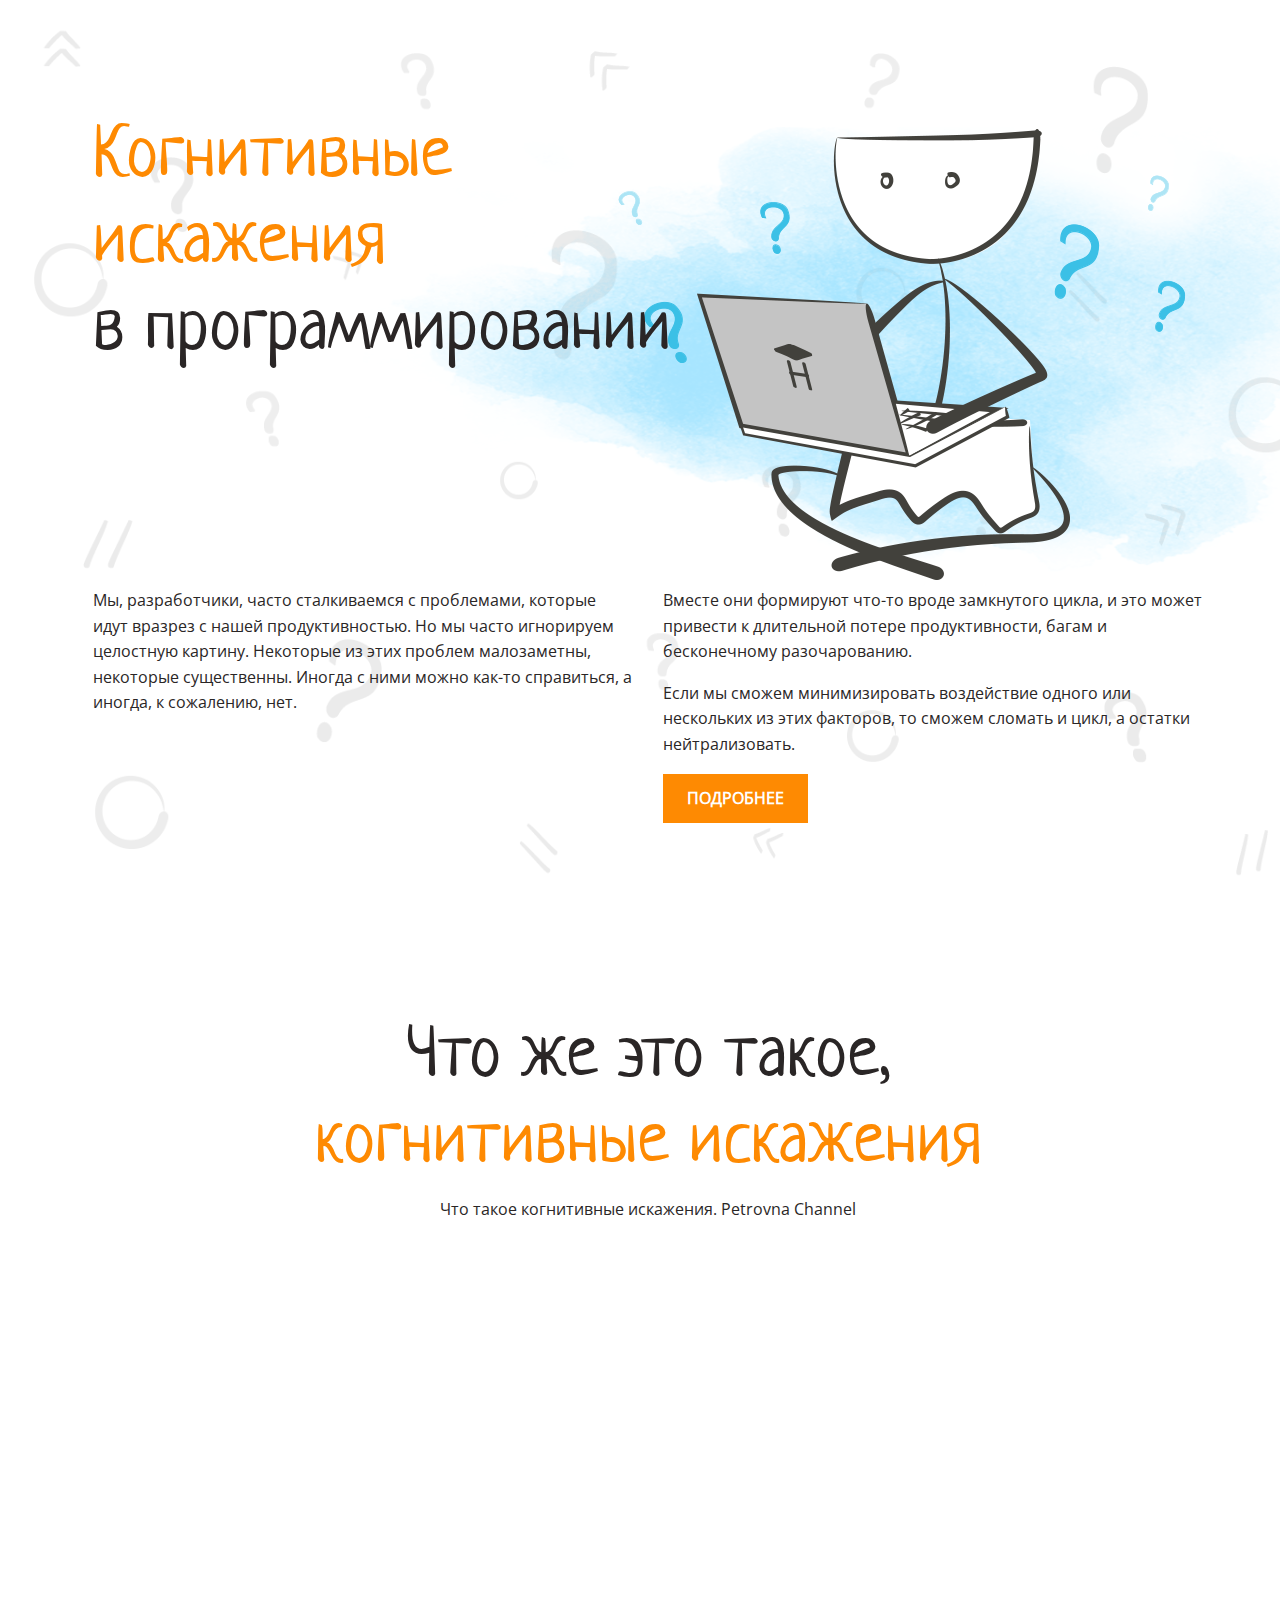
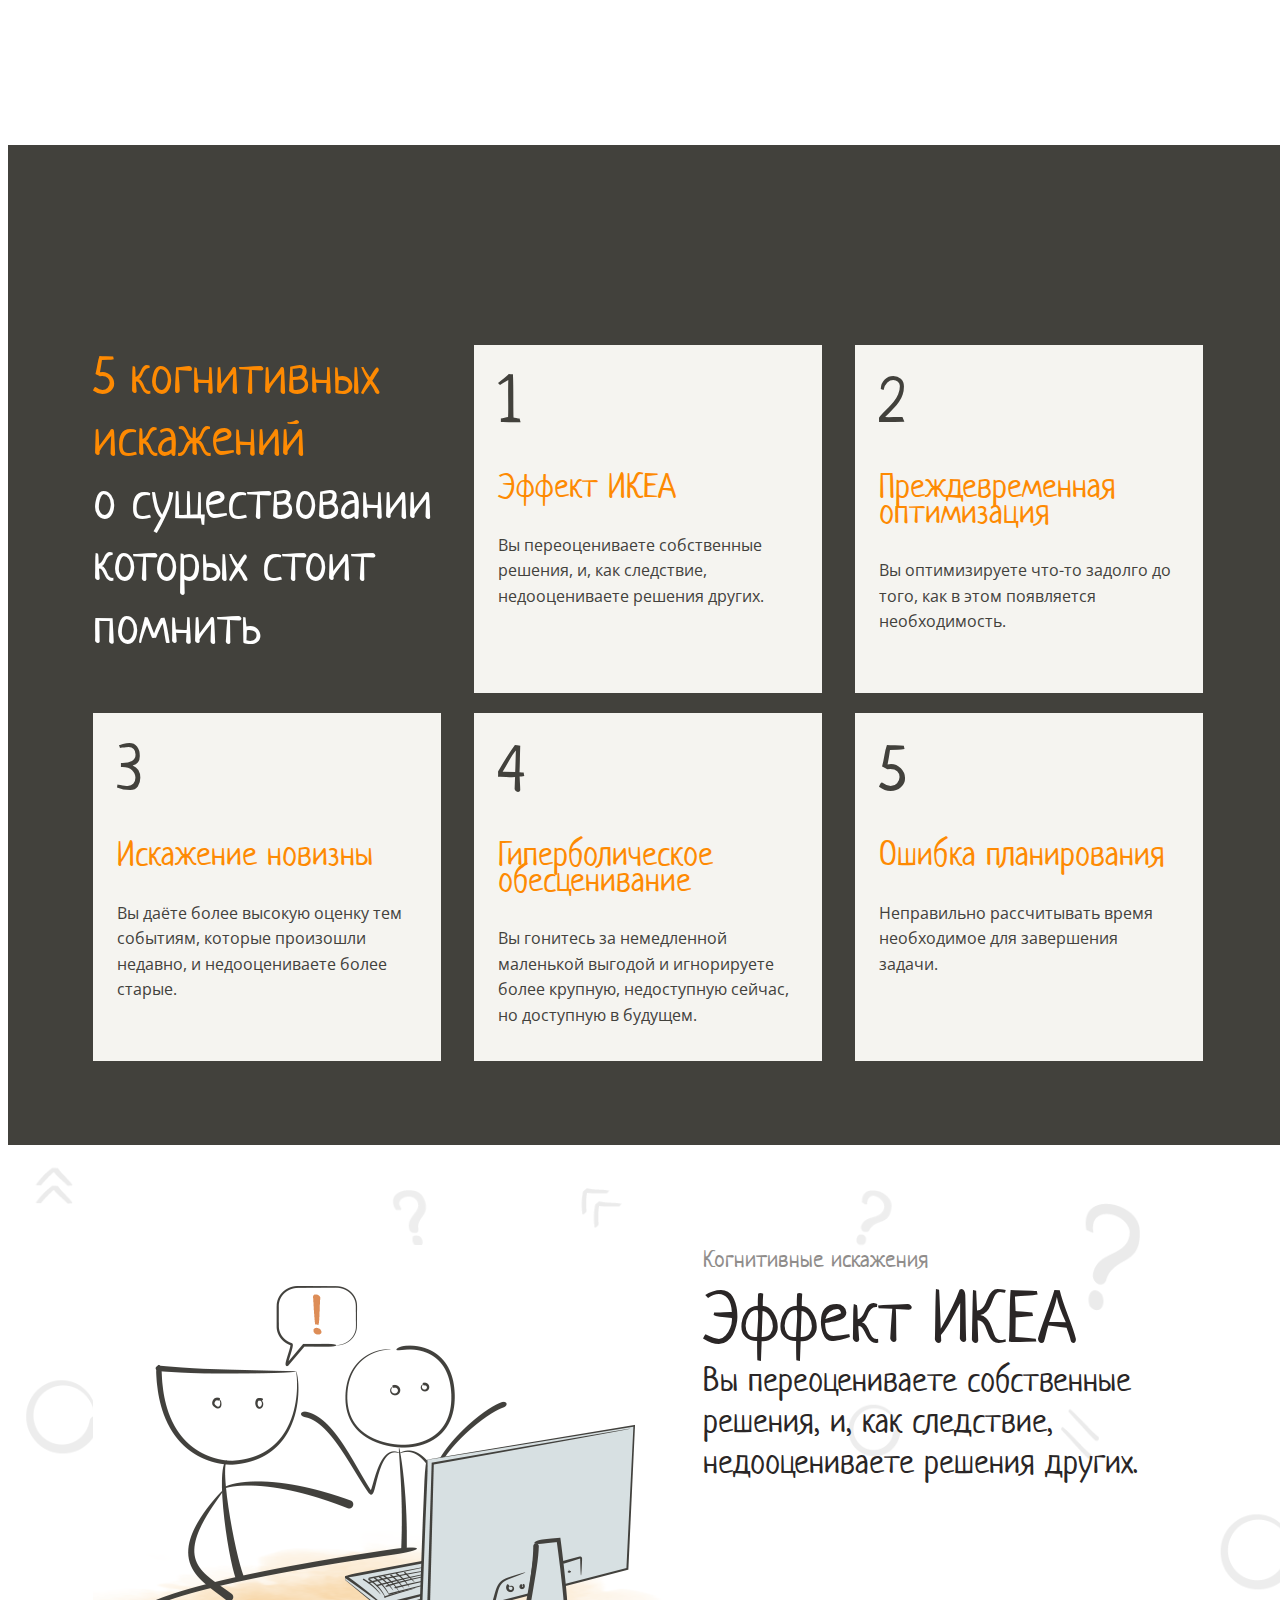
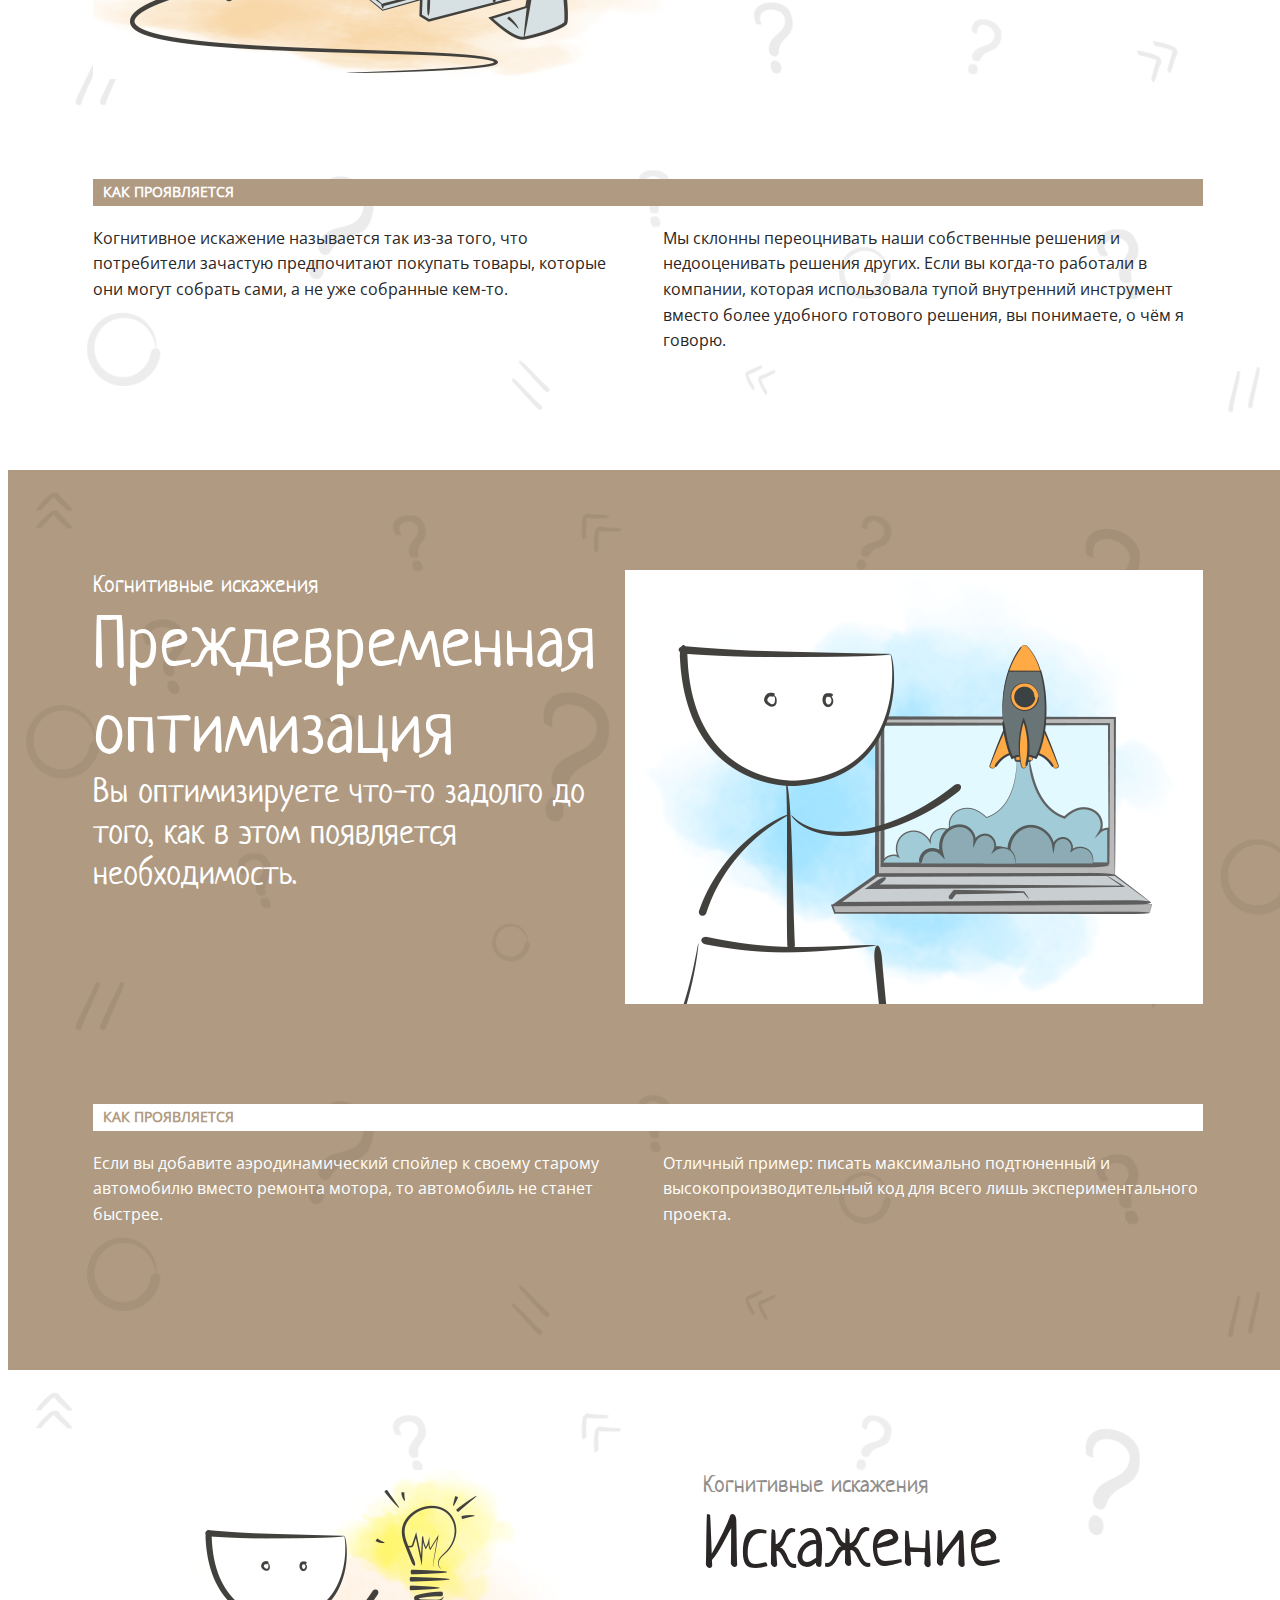
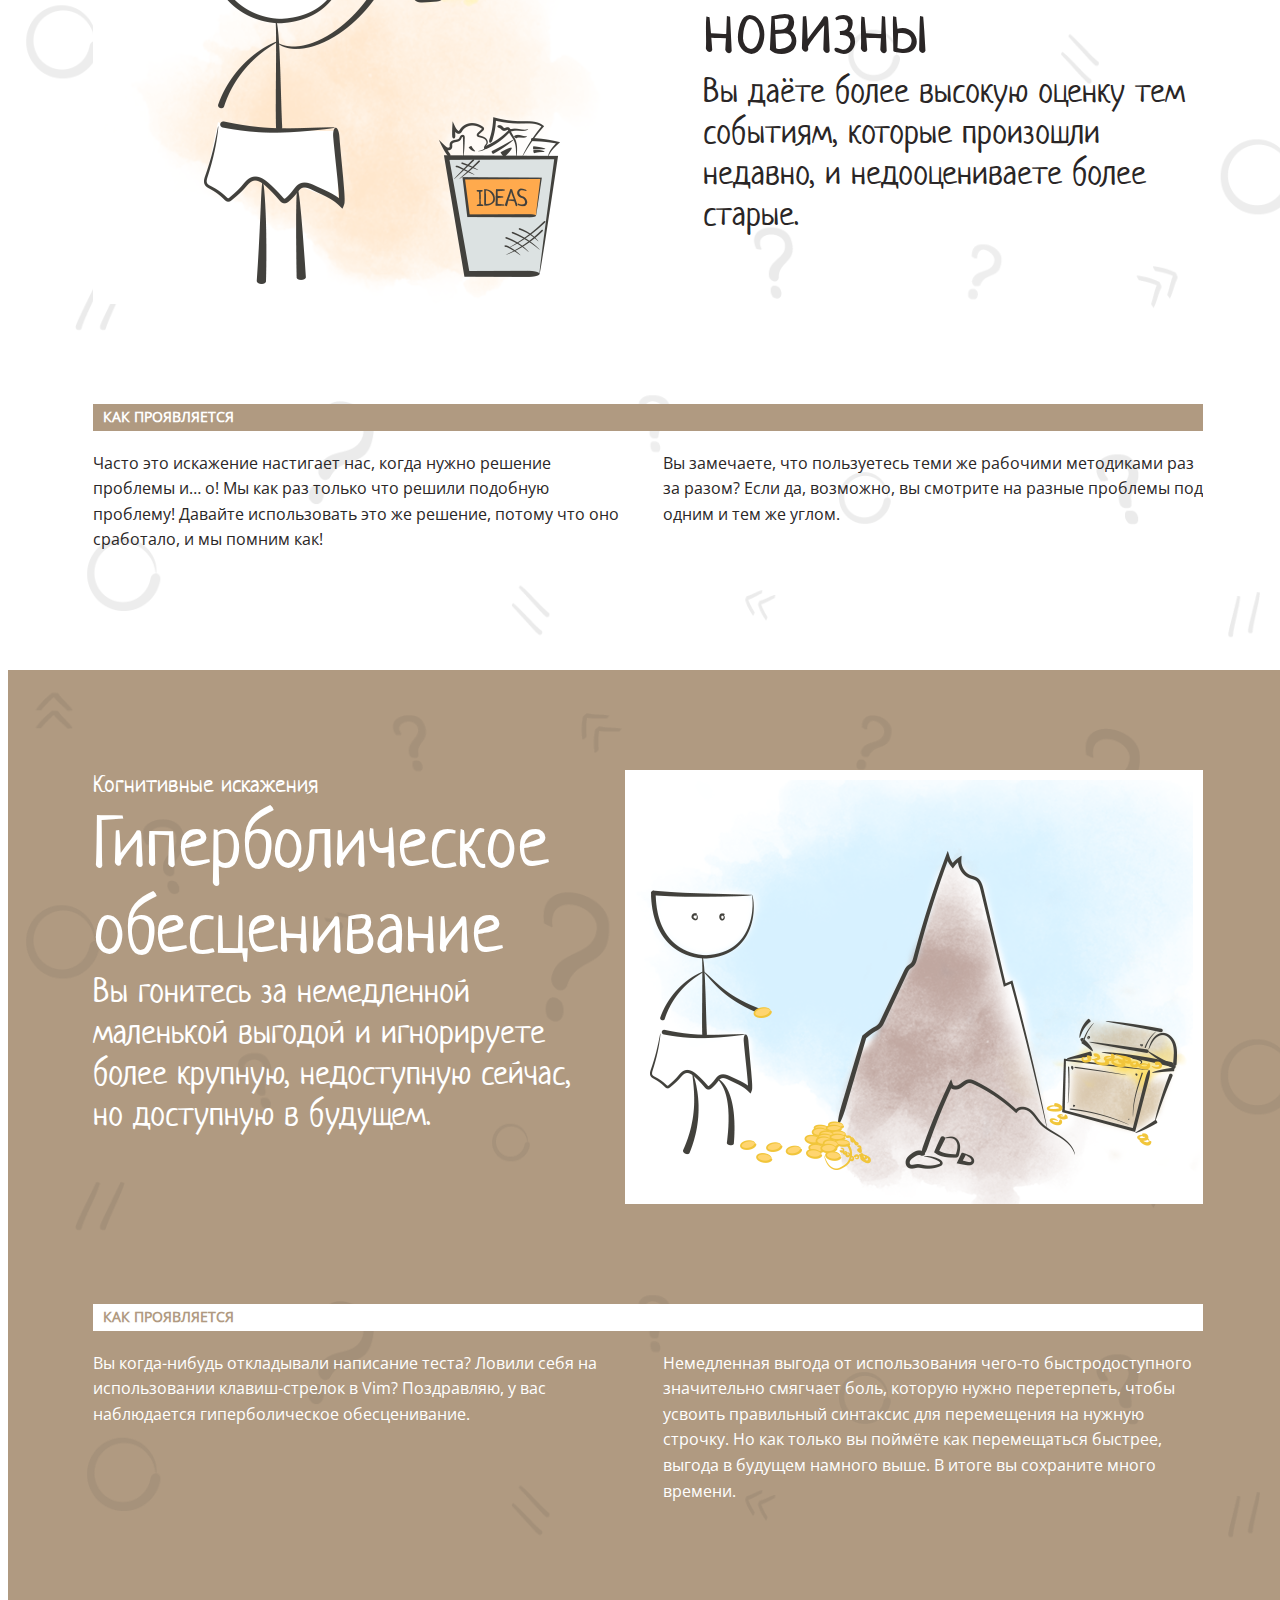
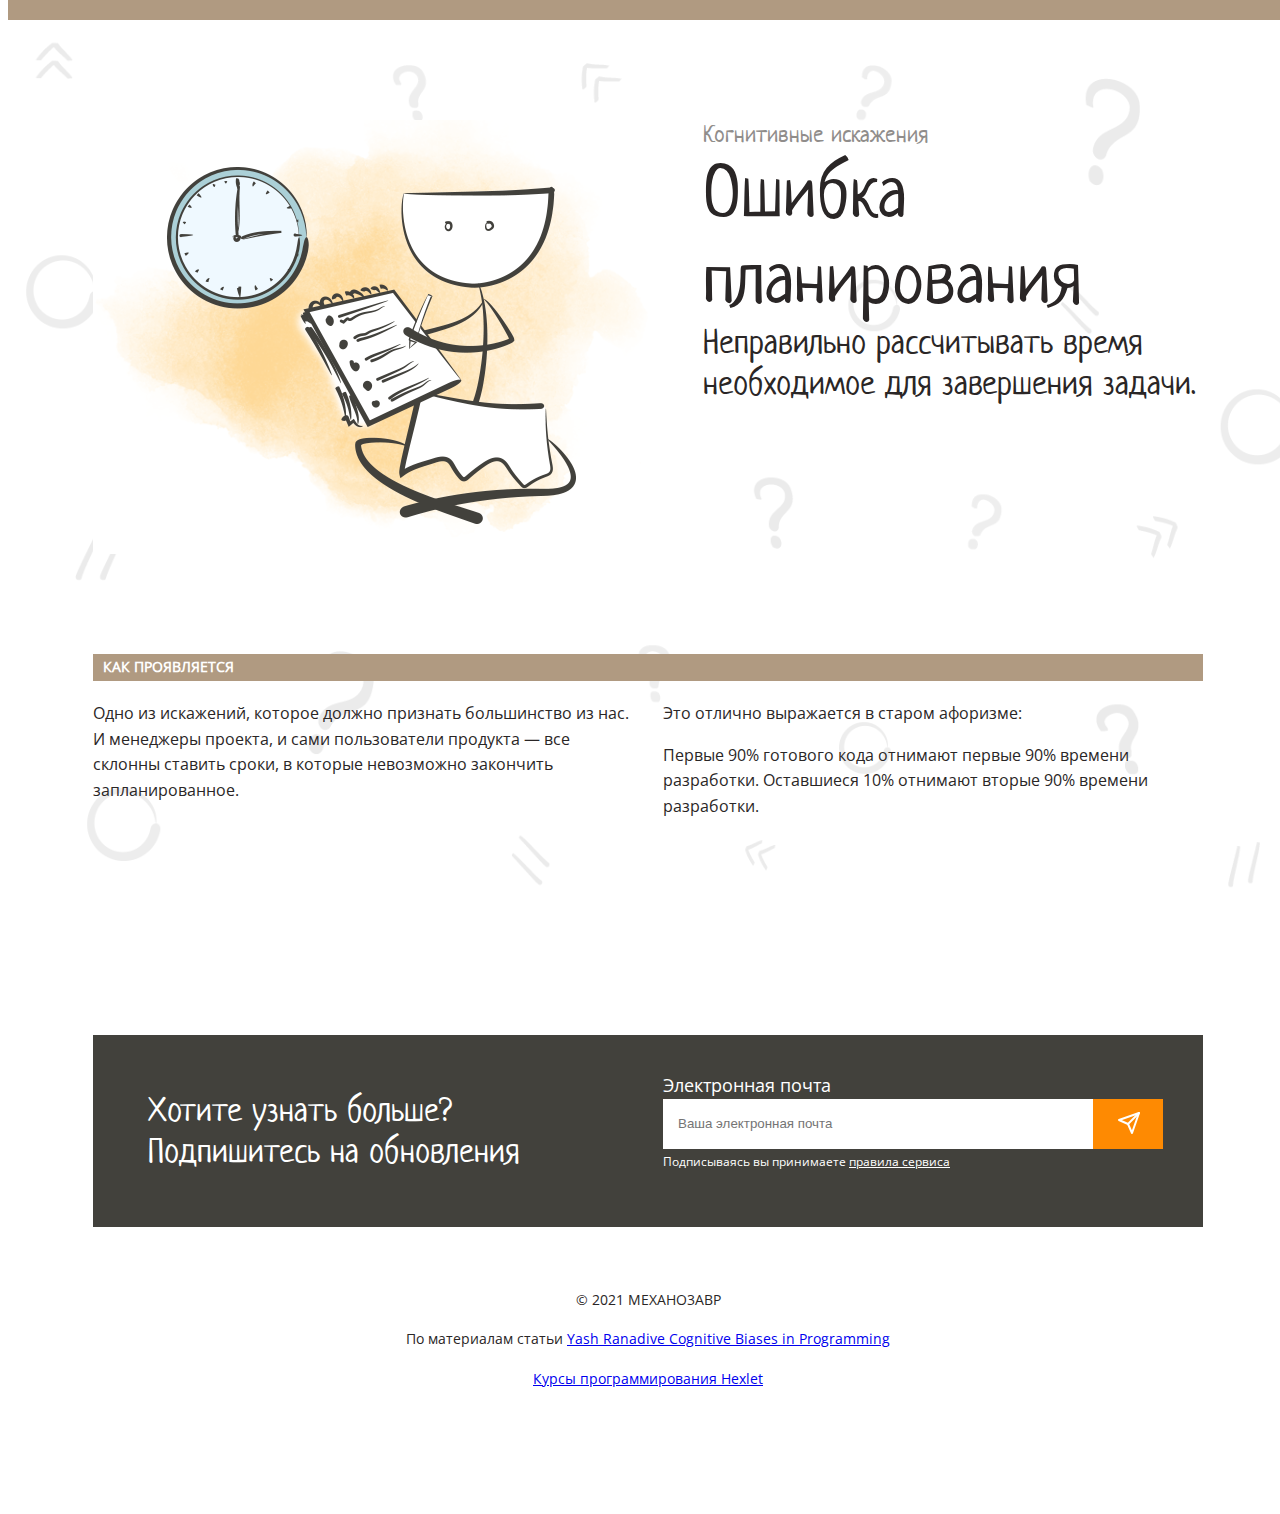
==== commit b9d37455: "Task011: Fix bugs" ====
--- a/index.html
+++ b/index.html
@@ -1,5 +1,5 @@
 <!DOCTYPE html>
-<html lang="en">
+<html lang="ru">
 <head>
     <meta charset="UTF-8">
     <meta name="viewport" content="width=device-width, initial-scale=1.0">
@@ -10,7 +10,7 @@
 <body>
     <header>
         <div class="header-container">
-            <div class="header-image"><img src="images/main 1.png" alt="Главная 1"></div>
+            <div class="header-image"><img src="images/main.png" alt="Главная 1"></div>
             <div class="header-heading">
                 <h1 class="orange">Когнитивные<br>искажения</h1>
                 <h1>в программировании</h1>
@@ -26,7 +26,7 @@
             </div>
             <div id="header-button-container">
                 <div id="header-button-left"></div>
-                <div id="header-button"><a href="#5kogisk">Подробнее</a></div>
+                <div id="header-button"><a href="#navigation">Подробнее</a></div>
             </div>
             
         </div>
@@ -41,49 +41,48 @@
                         <p>Что такое когнитивные искажения. Petrovna Channel</p>
                     </div>
                     <div class="video-container">
-                        <iframe class="video" width="919" height="569" src="https://www.youtube.com/embed/jie9AizBqss" frameborder="0" allowfullscreen></iframe>
+                        <iframe class="video" width="919" height="569" src="https://www.youtube.com/embed/jie9AizBqss" allowfullscreen></iframe>
                     </div>
                 </div>
                 
             </div>
             <nav>
                 <div class="section2">
-                    <a name="5kogisk"></a>
                     <div id="navigation">
                         <div class="nav-heading margin-bootom-20px">
                             <p class="orange">5 когнитивных искажений</p>
                             <p class="text-white">о существовании которых стоит помнить</p>
                         </div>
                         <div class="card margin-bootom-20px">
-                            <a href="#n1k">
+                            <a href="#ikea-effect">
                             <p class="card-number">1</p>
                             <p class="card-heading orange">Эффект ИКЕА</p>
                             <p>Вы переоцениваете собственные решения, и, как следствие, недооцениваете решения других.</p>
                             </a>
                         </div>
                         <div class="card margin-bootom-20px">
-                            <a href="#n2k">
+                            <a href="#premature-optimization">
                             <p class="card-number">2</p>
                             <p class="card-heading orange">Преждевременная оптимизация</p>
                             <p>Вы оптимизируете что-то задолго до того, как в этом появляется необходимость.</p>
                             </a>
                         </div>
                         <div class="card">
-                            <a href="#n3k">
+                            <a href="#distortion-of-novelty">
                             <p class="card-number">3</p>
                             <p class="card-heading orange">Искажение новизны</p>
                             <p>Вы даёте более высокую оценку тем событиям, которые произошли недавно, и недооцениваете более старые.</p>
                             </a>
                         </div>
                         <div class="card">
-                            <a href="#n4k">
+                            <a href="#hyperbolic-depreciation">
                             <p class="card-number">4</p>
                             <p class="card-heading orange">Гиперболическое обесценивание</p>
                             <p>Вы гонитесь за немедленной маленькой выгодой и игнорируете более крупную, недоступную сейчас, но доступную в будущем.</p>
                             </a>
                         </div>
                         <div class="card">
-                            <a href="#n5k">
+                            <a href="#errors-in-planning">
                             <p class="card-number">5</p>
                             <p class="card-heading orange">Ошибка планирования</p>
                             <p>Неправильно рассчитывать время необходимое для завершения задачи.</p>
@@ -93,7 +92,6 @@
                 </div>
             </nav>
             <div class="section3">
-                <a name="n1k"></a>
                 <div id="ikea-effect">
                     <div class="section-up">
                         <img class="section-img-left" src="images/img-ikea-effect.png" alt="Иллюстрация эффекта ИКЕИ">
@@ -117,7 +115,6 @@
                 </div>
             </div>
             <div class="section4">
-                <a name="n2k"></a>
                 <div id="premature-optimization">
                     <div class="section-up">
                         <img class="section-img-right" src="images/img-premature-optimization.png" alt="Иллюстрация преждевременной оптимизации">
@@ -141,7 +138,6 @@
                 </div>
             </div>
             <div class="section5">
-                <a name="n3k"></a>
                 <div id="distortion-of-novelty">
                     <div class="section-up">
                         <img class="section-img-left" src="images/img-defect-of-new.png" alt="Иллюстрация эффекта искажения новизны">
@@ -165,7 +161,6 @@
                 </div>
             </div>
             <div class="section6">
-                <a name="n4k"></a>
                 <div id="hyperbolic-depreciation">
                     <div class="section-up">
                         <img class="section-img-right" src="images/img-hyperbolic-depreciation.png" alt="Иллюстрация гиперболического обесценивания">
@@ -189,7 +184,6 @@
                 </div>
             </div>
             <div class="section7">
-                <a name="n5k"></a>
                 <div id="errors-in-planning">
                     <div class="section-up">
                         <img class="section-img-left" src="images/img-errors-in-planning.png" alt="Иллюстрация эффекта ошибки планирования">
@@ -229,7 +223,7 @@
                 </div>
             </div>
             <div class="footer-down-section">
-                <p>&copy 2021 MEXAHO3ABP</p>
+                <p>&copy; 2021 MEXAHO3ABP</p>
                 <p>По материалам статьи <a href="https://ru.hexlet.io/projects/58/members/17495?step=11#:~:text=Yash%20Ranadive%20Cognitive%20Biases%20in%20Programming">Yash Ranadive Cognitive Biases in Programming</a></p>
                 <p><a href="https://ru.hexlet.io/">Курсы программирования Hexlet</a></p>
             </div>
--- a/styles/style.css
+++ b/styles/style.css
@@ -182,6 +182,7 @@
 
 .video {
     filter: drop-shadow(0 16px 32px rgba(0, 0, 0, 0.15));
+    border-width: 0;
 }
 
 .section2 {
@@ -265,6 +266,7 @@
 .section6,
 .section7 {
     width: 100vw;
+    min-height: 100vh;
 }
 
 #ikea-effect,
